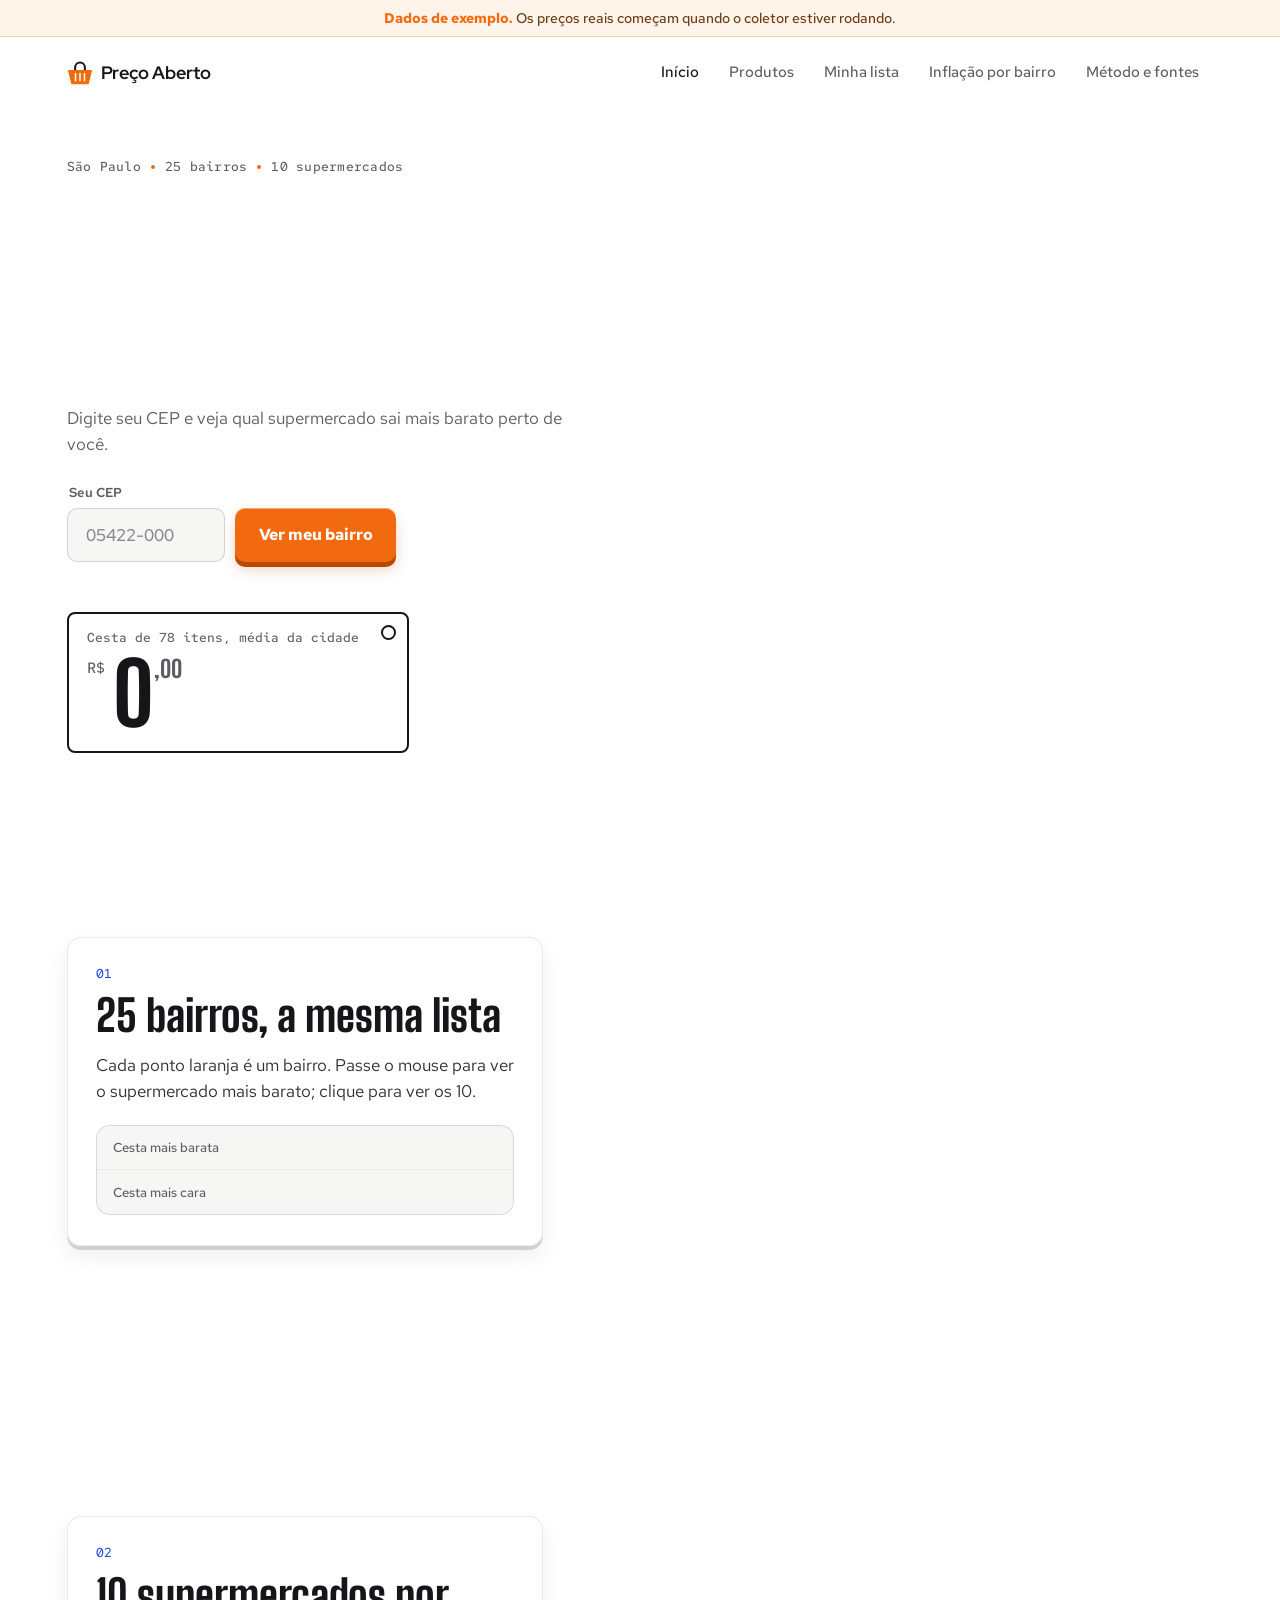
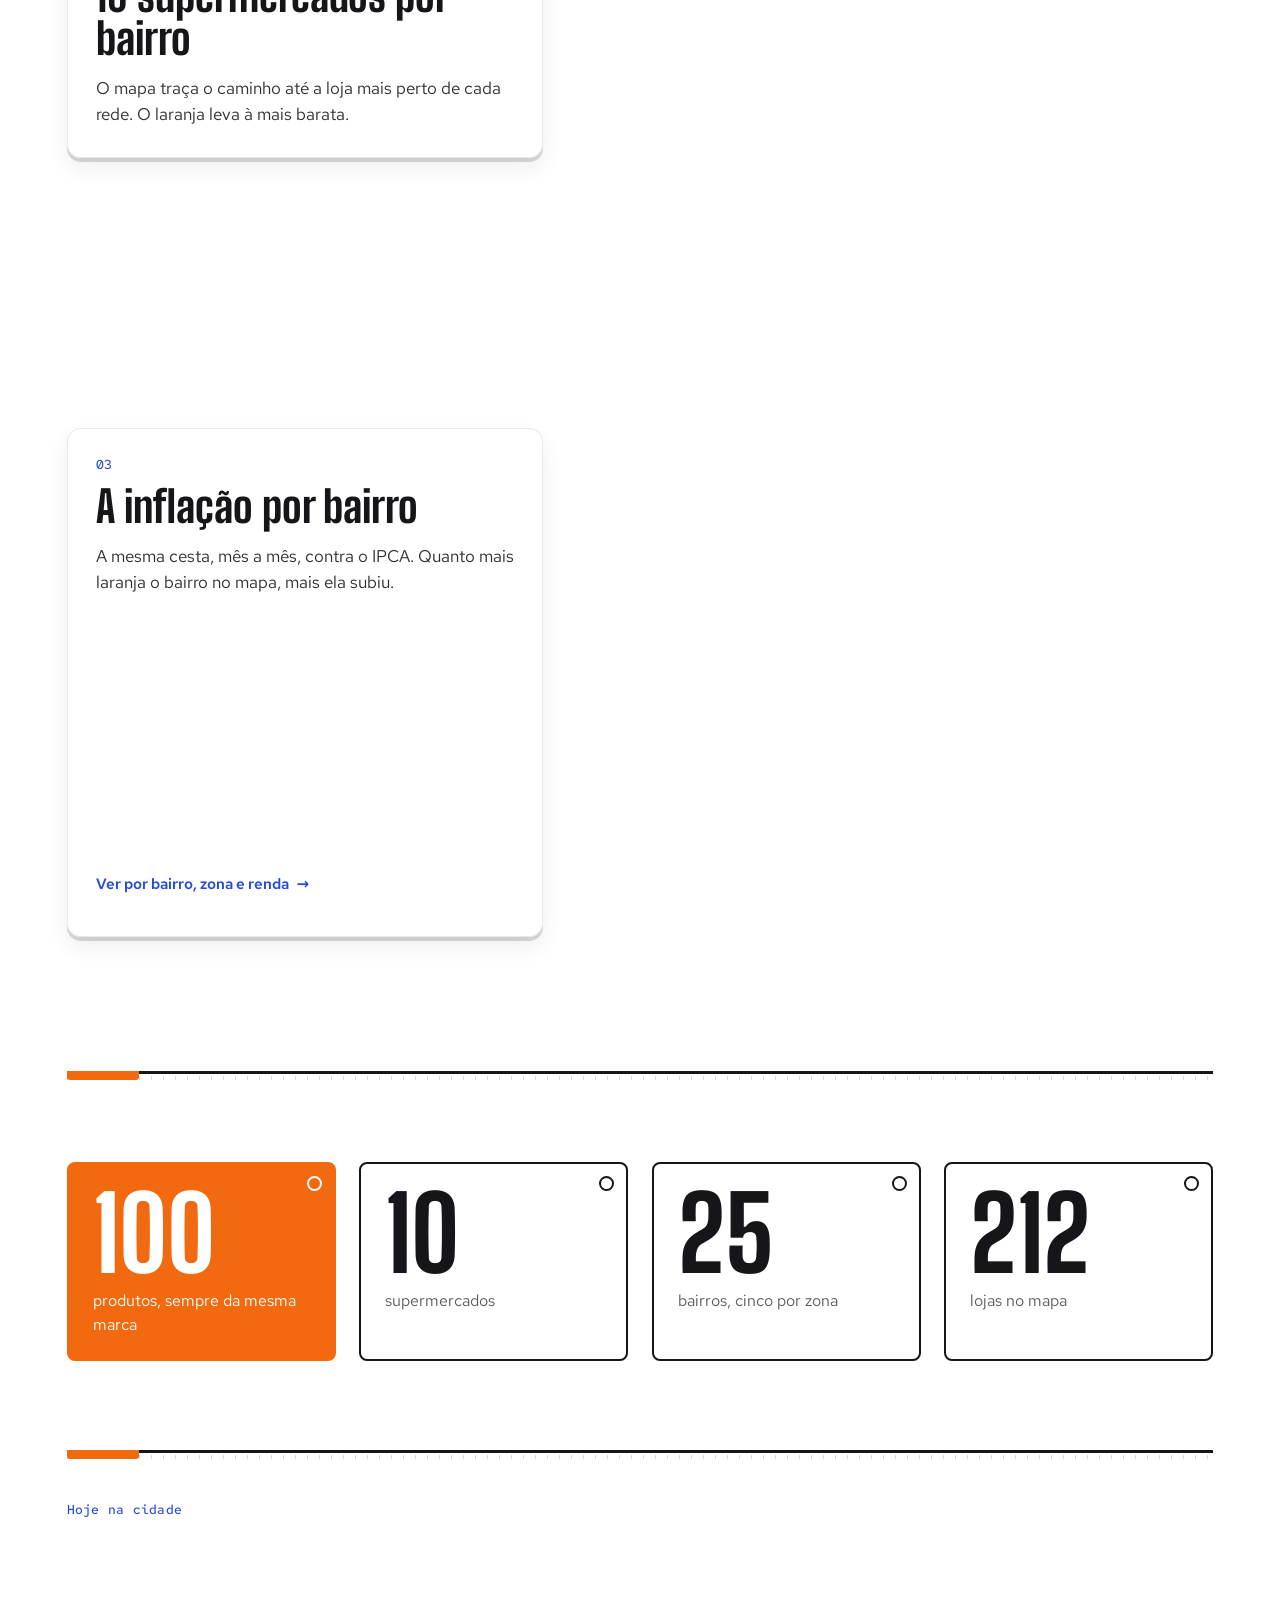
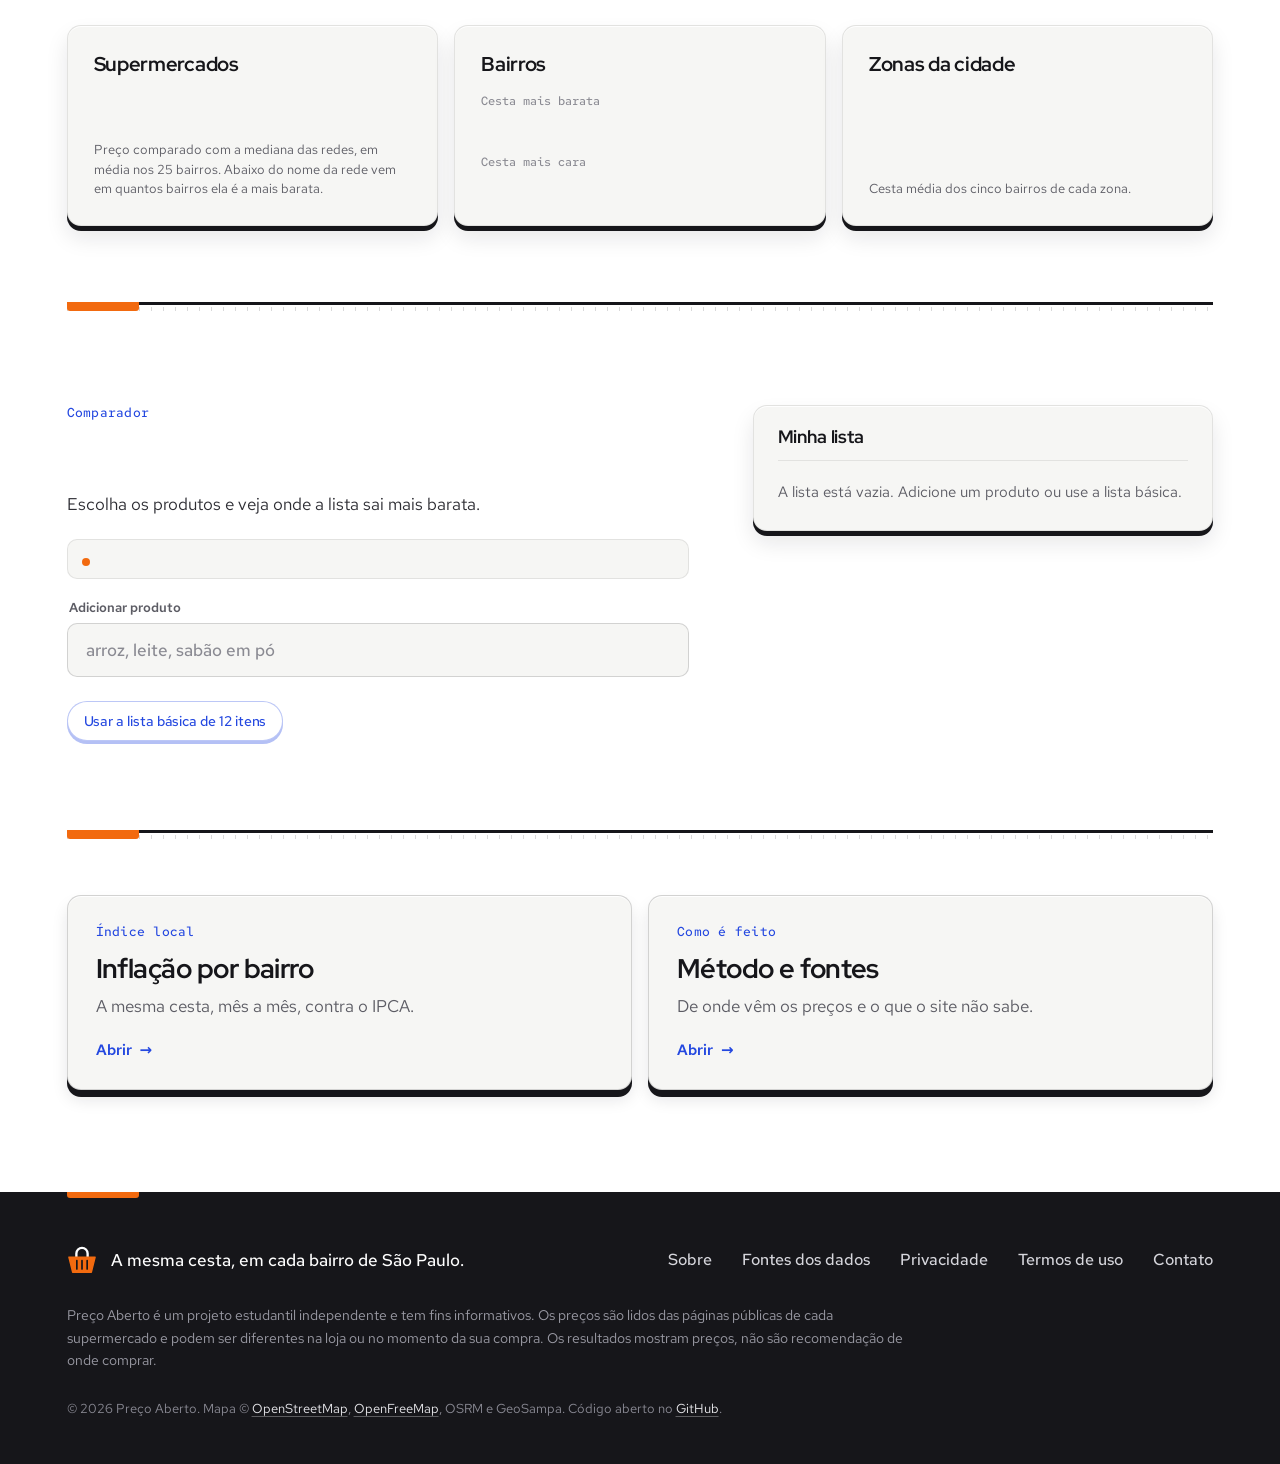
==== index.html @ a6ebf47b "Avisos curtos: data dos preços no resultado e na Minha lista; inflação não é o índice oficial Co-Aut" ====
<!DOCTYPE html>
<html lang="pt-BR">
<head>
<meta charset="utf-8">
<meta name="viewport" content="width=device-width, initial-scale=1">
<meta name="theme-color" content="#FFFFFF">
<title>Preço Aberto: quanto custa a mesma compra em cada bairro de São Paulo</title>
<meta name="description" content="A mesma lista de 100 produtos em 10 supermercados e 25 bairros de São Paulo. Veja onde a sua compra sai mais barata.">
<link rel="canonical" href="https://theoscala45.github.io/preco-do-dia-a-dia/">
<meta property="og:type" content="website">
<meta property="og:site_name" content="Preço Aberto">
<meta property="og:locale" content="pt_BR">
<meta property="og:title" content="Preço Aberto: quanto custa a mesma compra em cada bairro de São Paulo">
<meta property="og:description" content="A mesma lista de 100 produtos em 10 supermercados e 25 bairros de São Paulo. Veja onde a sua compra sai mais barata.">
<meta property="og:url" content="https://theoscala45.github.io/preco-do-dia-a-dia/">
<meta property="og:image" content="https://theoscala45.github.io/preco-do-dia-a-dia/assets/og.png">
<meta property="og:image:width" content="1200">
<meta property="og:image:height" content="630">
<meta property="og:image:alt" content="Preço Aberto: quanto custa a mesma compra em cada bairro de São Paulo">
<meta name="twitter:card" content="summary_large_image">
<link rel="preload" href="assets/fonts/red-hat-display-latin-wght-normal.woff2" as="font" type="font/woff2" crossorigin>
<link rel="preload" href="assets/fonts/red-hat-text-latin-wght-normal.woff2" as="font" type="font/woff2" crossorigin>
<link rel="icon" href="assets/logo/icone.svg" type="image/svg+xml">
<link rel="apple-touch-icon" href="assets/logo/apple-touch-icon.png">
<link rel="stylesheet" href="assets/vendor/maplibre-gl.css">
<link rel="stylesheet" href="assets/css/estilo.css?v=20261124w6">
<link rel="stylesheet" href="assets/css/etiqueta.css?v=20261127h">
<link rel="stylesheet" href="assets/css/celular.css?v=20261126e" media="(max-width:860px)">
<script>if(!matchMedia('(prefers-reduced-motion: reduce)').matches){document.documentElement.classList.add('anima');setTimeout(function(){document.documentElement.classList.add('mostra')},5000)}</script>
</head>
<body class="pg-inicio">
<!-- espera: só aparece se a página demorar mais de 0,8 s para ficar pronta (ver assets/js/espera.js) -->
<div class="espera-tela" aria-hidden="true"><div><div class="espera-etq-fio"></div><div class="espera-etq"><small>Cesta do seu bairro</small><div class="espera-preco"><span class="espera-rs">R$</span><span class="espera-dig d1"><i>9</i><i>0</i><i>1</i><i>2</i><i>3</i><i>4</i><i>5</i><i>6</i><i>7</i><i>8</i></span><span class="espera-dig d2"><i>4</i><i>5</i><i>6</i><i>7</i><i>8</i><i>9</i><i>0</i><i>1</i><i>2</i><i>3</i></span><span class="espera-dig d3"><i>7</i><i>8</i><i>9</i><i>0</i><i>1</i><i>2</i><i>3</i><i>4</i><i>5</i><i>6</i></span><span class="espera-virgula">,</span><span class="espera-dig c d4"><i>2</i><i>3</i><i>4</i><i>5</i><i>6</i><i>7</i><i>8</i><i>9</i><i>0</i><i>1</i></span><span class="espera-dig c d5"><i>8</i><i>9</i><i>0</i><i>1</i><i>2</i><i>3</i><i>4</i><i>5</i><i>6</i><i>7</i></span></div></div></div><p class="espera-texto">Conferindo os preços<span class="espera-pts"><i></i><i></i><i></i></span></p></div>

<p class="aviso" id="aviso" role="note" hidden><b>Dados de exemplo.</b> Os preços reais começam quando o coletor estiver rodando.</p>

<header class="topo">
  <a class="marca" href="index.html">Preço Aberto</a>
  <button type="button" class="menu-botao" id="menuBotao" aria-expanded="false" aria-controls="menu">Menu</button>
  <nav id="menu" aria-label="Páginas">
    <a href="index.html">Início</a>
    <a href="produtos.html">Produtos</a>
    <a href="lista.html">Minha lista</a>
    <a href="inflacao.html">Inflação por bairro</a>
    <a href="metodo.html">Método e fontes</a>
  </nav>
</header>

<main>
  <div class="cena" id="inicio">
    <div class="palco" id="palco" aria-hidden="true">
      <div id="mapa"></div>
      <!-- celular: foto fixa do mapa na abertura (a imagem vem do celular.css). No computador fica escondida. -->
      <div class="mapa-fotos" aria-hidden="true"></div>
      <div class="dica" id="dica"></div>
      <ol class="trilha" id="trilha"><li>01</li><li>02</li><li>03</li><i></i></ol>
    </div>

    <div class="trilho">
      <section class="abre">
        <p class="sobre" data-surge>São Paulo <i></i> 25 bairros <i></i> 10 supermercados</p>
        <h1 class="titulo" data-titulo data-junto>Quanto custa a mesma compra em cada bairro de São Paulo?</h1>
        <p class="lide" id="lide" data-subtitulo>Digite seu CEP e veja qual supermercado sai mais barato perto de você.</p>

        <form class="cep-form" id="cepForm" novalidate data-surge>
          <label for="cep">Seu CEP</label>
          <div class="cep-linha">
            <input id="cep" name="cep" inputmode="numeric" autocomplete="postal-code" placeholder="05422-000" maxlength="9" aria-describedby="cepMsg">
            <button type="submit">Ver meu bairro</button>
          </div>
          <p class="cep-msg" id="cepMsg" aria-live="polite"></p>
        </form>

        <div class="media" id="media" style="visibility:hidden">
          <span id="mediaRotulo">Cesta de 78 itens, média da cidade</span>
          <span class="preco"><small>R$</small><b id="etqInt">0</b><sup id="etqCent">,00</sup></span>
        </div>

        <div class="resultado" id="resultado" hidden>
          <header>
            <div>
              <h2 id="resBairro"></h2>
              <p id="resSub"></p>
            </div>
            <button type="button" class="quieto" id="voltar">Ver a cidade toda</button>
          </header>
          <ol class="redes" id="redesLista"></ol>
          <div class="acoes-resultado">
            <button type="button" class="quieto" id="resCompartilhar">Compartilhar</button>
            <button type="button" class="quieto" id="resFoto">Salvar como foto</button>
          </div>
          <p class="nota" id="resNota"></p>
          <p class="aviso-preco" id="resAviso"></p>
        </div>
      </section>

      <section class="cap" id="como" data-cap="1">
        <div class="cap-caixa">
          <p class="passo">01</p>
          <h2>25 bairros, a mesma lista</h2>
          <p><span class="so-largo">Cada ponto laranja é um bairro. <span class="so-mouse">Passe o mouse para ver o supermercado mais barato; clique para ver os 10.</span><span class="so-toque">Digite seu CEP no início da página para ver os 10 supermercados do seu bairro.</span></span><span class="so-estreito">A mesma cesta, somada em cada um dos 25 bairros. Digite seu CEP no início da página para ver os 10 supermercados do seu bairro.</span></p>
          <dl class="extremos">
            <div><dt>Cesta mais barata</dt><dd><span id="minNome"></span> <b id="minVal"></b></dd></div>
            <div><dt>Cesta mais cara</dt><dd><span id="maxNome"></span> <b id="maxVal"></b></dd></div>
          </dl>
        </div>
      </section>

      <section class="cap" data-cap="2">
        <div class="cap-caixa">
          <p class="passo">02</p>
          <h2>10 supermercados por bairro</h2>
          <p><span class="so-largo">O mapa traça o caminho até a loja mais perto de cada rede. O laranja leva à mais barata.</span><span class="so-estreito">Com o seu CEP, o mapa traça o caminho até a loja mais perto de cada rede. O laranja leva à mais barata.</span></p>
        </div>
      </section>

      <section class="cap" id="inflacao" data-cap="3">
        <div class="cap-caixa">
          <p class="passo">03</p>
          <h2>A inflação por bairro</h2>
          <p>A mesma cesta, mês a mês, contra o IPCA.<span class="so-largo"> Quanto mais laranja o bairro no mapa, mais ela subiu.</span></p>
          <figure class="grafico">
            <svg id="grafico" viewBox="0 0 520 300" role="img" aria-label="Cesta do bairro comparada com o IPCA, mês a mês"></svg>
          </figure>
          <a class="seta" href="inflacao.html">Ver por bairro, zona e renda</a>
        </div>
      </section>
    </div>
  </div>

  <section class="faixa-numeros" data-risco>
    <div><b data-conta="100">100</b><span>produtos, sempre da mesma marca</span></div>
    <div><b data-conta="10">10</b><span>supermercados</span></div>
    <div><b data-conta="25">25</b><span>bairros, cinco por zona</span></div>
    <div><b data-conta="212" id="numLojas">212</b><span>lojas no mapa</span></div>
  </section>

  <section class="hoje" id="hoje" data-risco>
    <p class="passo" data-surge>Hoje na cidade</p>
    <h2 data-titulo>Quanto cada lugar cobra</h2>
    <p class="hoje-sub" id="hojeSub" data-surge></p>
    <div class="placar" id="placar" data-surge aria-label="Preço da cesta em cada bairro" role="group"></div>
    <div class="hoje-grade">
      <article class="hoje-bloco" data-surge>
        <h3>Supermercados</h3>
        <ol class="hoje-lista" id="hojeRedes"></ol>
        <p class="nota">Preço comparado com a mediana das redes, em média nos 25 bairros. Abaixo do nome da rede vem em quantos bairros ela é a mais barata.</p>
      </article>
      <article class="hoje-bloco" data-surge>
        <h3>Bairros</h3>
        <h4>Cesta mais barata</h4>
        <ol class="hoje-lista simples" id="hojeBarato"></ol>
        <h4>Cesta mais cara</h4>
        <ol class="hoje-lista simples" id="hojeCaro"></ol>
      </article>
      <article class="hoje-bloco" data-surge>
        <h3>Zonas da cidade</h3>
        <ol class="hoje-lista" id="hojeZonas"></ol>
        <p class="nota">Cesta média dos cinco bairros de cada zona.</p>
      </article>
    </div>
  </section>

  <section class="cesta" id="cesta" data-risco>
    <div class="cesta-texto">
      <p class="passo" data-surge>Comparador</p>
      <h2 data-titulo>Monte minha lista</h2>
      <p data-surge>Escolha os produtos e veja onde a lista sai mais barata.</p>

      <div data-surge>
        <p class="cesta-ponto" id="cestaPonto"></p>
        <label for="busca">Adicionar produto</label>
        <input id="busca" type="search" placeholder="arroz, leite, sabão em pó" autocomplete="off" aria-controls="sugestoes">
        <ul class="sugestoes" id="sugestoes"></ul>
        <button type="button" class="quieto" id="basica">Usar a lista básica de 12 itens</button>
      </div>

      <div class="rank-redes" id="rankRedes" hidden>
        <h3>Minha lista em cada supermercado</h3>
        <ol id="rankLista"></ol>
        <p class="nota" id="rankNota"></p>
      </div>
    </div>

    <div class="cupom-mesa" data-surge data-desliza="28">
      <article class="cupom" id="cupom" aria-live="polite">
        <header>
          <strong>Minha lista</strong>
          <span id="cupomData"></span>
        </header>
        <ul class="cupom-itens" id="cupomItens"></ul>
        <p class="cupom-vazio" id="cupomVazio">A lista está vazia. Adicione um produto ou use a lista básica.</p>
        <div class="cupom-total" id="cupomTotal" hidden>
          <div class="tot-linha"><span>Mercado mais barato</span><b id="totLoja"></b></div>
          <div class="tot-grande preco"><small>R$</small><b id="totInt">0</b><sup id="totCent">,00</sup></div>
          <p class="tot-falta" id="totFalta"></p>
          <p class="tot-duas" id="totDuas" hidden></p>
          <a class="botao" href="lista.html">Ver o resultado completo</a>
        </div>
      </article>
    </div>
  </section>

  <section class="portas" data-risco>
    <a class="porta" href="inflacao.html" data-surge>
      <span class="passo">Índice local</span>
      <strong>Inflação por bairro</strong>
      <span>A mesma cesta, mês a mês, contra o IPCA.</span>
      <span class="seta">Abrir</span>
    </a>
    <a class="porta" href="metodo.html" data-surge>
      <span class="passo">Como é feito</span>
      <strong>Método e fontes</strong>
      <span>De onde vêm os preços e o que o site não sabe.</span>
      <span class="seta">Abrir</span>
    </a>
  </section>
</main>

<footer class="rodape">
  <div class="rodape-topo">
    <a class="rodape-marca" href="index.html"><i aria-hidden="true"></i>A mesma cesta, em cada bairro de São Paulo.</a>
    <nav class="rodape-nav" aria-label="Sobre o projeto">
      <a href="sobre.html">Sobre</a>
      <a href="metodo.html">Fontes dos dados</a>
      <a href="privacidade.html">Privacidade</a>
      <a href="termos.html">Termos de uso</a>
      <a href="contato.html">Contato</a>
    </nav>
  </div>
  <p class="rodape-aviso">Preço Aberto é um projeto estudantil independente e tem fins informativos. Os preços são lidos das páginas públicas de cada supermercado e podem ser diferentes na loja ou no momento da sua compra. Os resultados mostram preços, não são recomendação de onde comprar.</p>
  <p class="rodape-fim">© 2026 Preço Aberto. Mapa © <a href="https://www.openstreetmap.org/copyright">OpenStreetMap</a>, <a href="https://openfreemap.org">OpenFreeMap</a>, OSRM e GeoSampa. Código aberto no <a href="https://github.com/theoscala45/preco-do-dia-a-dia">GitHub</a>.</p>
</footer>

<script src="assets/vendor/gsap.min.js" defer></script>
<script src="assets/vendor/ScrollTrigger.min.js" defer></script>
<script src="assets/vendor/SplitText.min.js" defer></script>
<script src="assets/vendor/lenis.min.js" defer></script>
<script src="assets/vendor/maplibre-gl.js" defer></script>
<script type="module" src="assets/js/main.js?v=20261127h"></script>
</body>
</html>
---- assets/vendor/maplibre-gl.css ----
.maplibregl-map{font:12px/20px Helvetica Neue,Arial,Helvetica,sans-serif;overflow:hidden;position:relative;-webkit-tap-highlight-color:rgb(0 0 0/0)}.maplibregl-canvas{left:0;position:absolute;top:0}.maplibregl-map:fullscreen{height:100%;width:100%}.maplibregl-ctrl-group button.maplibregl-ctrl-compass{touch-action:none}.maplibregl-canvas-container.maplibregl-interactive,.maplibregl-ctrl-group button.maplibregl-ctrl-compass{cursor:grab;-webkit-user-select:none;-moz-user-select:none;user-select:none}.maplibregl-canvas-container.maplibregl-interactive.maplibregl-track-pointer{cursor:pointer}.maplibregl-canvas-container.maplibregl-interactive:active,.maplibregl-ctrl-group button.maplibregl-ctrl-compass:active{cursor:grabbing}.maplibregl-canvas-container.maplibregl-touch-zoom-rotate,.maplibregl-canvas-container.maplibregl-touch-zoom-rotate .maplibregl-canvas{touch-action:pan-x pan-y}.maplibregl-canvas-container.maplibregl-touch-drag-pan,.maplibregl-canvas-container.maplibregl-touch-drag-pan .maplibregl-canvas{touch-action:pinch-zoom}.maplibregl-canvas-container.maplibregl-touch-zoom-rotate.maplibregl-touch-drag-pan,.maplibregl-canvas-container.maplibregl-touch-zoom-rotate.maplibregl-touch-drag-pan .maplibregl-canvas{touch-action:none}.maplibregl-canvas-container.maplibregl-touch-drag-pan.maplibregl-cooperative-gestures,.maplibregl-canvas-container.maplibregl-touch-drag-pan.maplibregl-cooperative-gestures .maplibregl-canvas{touch-action:pan-x pan-y}.maplibregl-ctrl-bottom-left,.maplibregl-ctrl-bottom-right,.maplibregl-ctrl-top-left,.maplibregl-ctrl-top-right{pointer-events:none;position:absolute;z-index:2}.maplibregl-ctrl-top-left{left:0;top:0}.maplibregl-ctrl-top-right{right:0;top:0}.maplibregl-ctrl-bottom-left{bottom:0;left:0}.maplibregl-ctrl-bottom-right{bottom:0;right:0}.maplibregl-ctrl{clear:both;pointer-events:auto;transform:translate(0)}.maplibregl-ctrl-top-left .maplibregl-ctrl{float:left;margin:10px 0 0 10px}.maplibregl-ctrl-top-right .maplibregl-ctrl{float:right;margin:10px 10px 0 0}.maplibregl-ctrl-bottom-left .maplibregl-ctrl{float:left;margin:0 0 10px 10px}.maplibregl-ctrl-bottom-right .maplibregl-ctrl{float:right;margin:0 10px 10px 0}.maplibregl-ctrl-group{background:#fff;border-radius:4px}.maplibregl-ctrl-group:not(:empty){box-shadow:0 0 0 2px rgba(0,0,0,.1)}@media (forced-colors:active){.maplibregl-ctrl-group:not(:empty){box-shadow:0 0 0 2px ButtonText}}.maplibregl-ctrl-group button{background-color:transparent;border:0;box-sizing:border-box;cursor:pointer;display:block;height:29px;outline:none;padding:0;width:29px}.maplibregl-ctrl-group button+button{border-top:1px solid #ddd}.maplibregl-ctrl button .maplibregl-ctrl-icon{background-position:50%;background-repeat:no-repeat;display:block;height:100%;width:100%}@media (forced-colors:active){.maplibregl-ctrl-icon{background-color:transparent}.maplibregl-ctrl-group button+button{border-top:1px solid ButtonText}}.maplibregl-ctrl button::-moz-focus-inner{border:0;padding:0}.maplibregl-ctrl-attrib-button:focus,.maplibregl-ctrl-group button:focus{box-shadow:0 0 2px 2px #0096ff}.maplibregl-ctrl button:disabled{cursor:not-allowed}.maplibregl-ctrl button:disabled .maplibregl-ctrl-icon{opacity:.25}@media (hover:hover){.maplibregl-ctrl button:not(:disabled):hover{background-color:rgba(0,0,0,.05)}}.maplibregl-ctrl button:not(:disabled):active{background-color:rgba(0,0,0,.05)}.maplibregl-ctrl-group button:focus:focus-visible{box-shadow:0 0 2px 2px #0096ff}.maplibregl-ctrl-group button:focus:not(:focus-visible){box-shadow:none}.maplibregl-ctrl-group button:focus:first-child{border-radius:4px 4px 0 0}.maplibregl-ctrl-group button:focus:last-child{border-radius:0 0 4px 4px}.maplibregl-ctrl-group button:focus:only-child{border-radius:inherit}.maplibregl-ctrl button.maplibregl-ctrl-zoom-out .maplibregl-ctrl-icon{background-image:url("data:image/svg+xml;charset=utf-8,%3Csvg xmlns='http://www.w3.org/2000/svg' width='29' height='29' fill='%23333' viewBox='0 0 29 29'%3E%3Cpath d='M10 13c-.75 0-1.5.75-1.5 1.5S9.25 16 10 16h9c.75 0 1.5-.75 1.5-1.5S19.75 13 19 13z'/%3E%3C/svg%3E")}.maplibregl-ctrl button.maplibregl-ctrl-zoom-in .maplibregl-ctrl-icon{background-image:url("data:image/svg+xml;charset=utf-8,%3Csvg xmlns='http://www.w3.org/2000/svg' width='29' height='29' fill='%23333' viewBox='0 0 29 29'%3E%3Cpath d='M14.5 8.5c-.75 0-1.5.75-1.5 1.5v3h-3c-.75 0-1.5.75-1.5 1.5S9.25 16 10 16h3v3c0 .75.75 1.5 1.5 1.5S16 19.75 16 19v-3h3c.75 0 1.5-.75 1.5-1.5S19.75 13 19 13h-3v-3c0-.75-.75-1.5-1.5-1.5'/%3E%3C/svg%3E")}@media (forced-colors:active){.maplibregl-ctrl button.maplibregl-ctrl-zoom-out .maplibregl-ctrl-icon{background-image:url("data:image/svg+xml;charset=utf-8,%3Csvg xmlns='http://www.w3.org/2000/svg' width='29' height='29' fill='%23fff' viewBox='0 0 29 29'%3E%3Cpath d='M10 13c-.75 0-1.5.75-1.5 1.5S9.25 16 10 16h9c.75 0 1.5-.75 1.5-1.5S19.75 13 19 13z'/%3E%3C/svg%3E")}.maplibregl-ctrl button.maplibregl-ctrl-zoom-in .maplibregl-ctrl-icon{background-image:url("data:image/svg+xml;charset=utf-8,%3Csvg xmlns='http://www.w3.org/2000/svg' width='29' height='29' fill='%23fff' viewBox='0 0 29 29'%3E%3Cpath d='M14.5 8.5c-.75 0-1.5.75-1.5 1.5v3h-3c-.75 0-1.5.75-1.5 1.5S9.25 16 10 16h3v3c0 .75.75 1.5 1.5 1.5S16 19.75 16 19v-3h3c.75 0 1.5-.75 1.5-1.5S19.75 13 19 13h-3v-3c0-.75-.75-1.5-1.5-1.5'/%3E%3C/svg%3E")}}@media (forced-colors:active) and (prefers-color-scheme:light){.maplibregl-ctrl button.maplibregl-ctrl-zoom-out .maplibregl-ctrl-icon{background-image:url("data:image/svg+xml;charset=utf-8,%3Csvg xmlns='http://www.w3.org/2000/svg' width='29' height='29' viewBox='0 0 29 29'%3E%3Cpath d='M10 13c-.75 0-1.5.75-1.5 1.5S9.25 16 10 16h9c.75 0 1.5-.75 1.5-1.5S19.75 13 19 13z'/%3E%3C/svg%3E")}.maplibregl-ctrl button.maplibregl-ctrl-zoom-in .maplibregl-ctrl-icon{background-image:url("data:image/svg+xml;charset=utf-8,%3Csvg xmlns='http://www.w3.org/2000/svg' width='29' height='29' viewBox='0 0 29 29'%3E%3Cpath d='M14.5 8.5c-.75 0-1.5.75-1.5 1.5v3h-3c-.75 0-1.5.75-1.5 1.5S9.25 16 10 16h3v3c0 .75.75 1.5 1.5 1.5S16 19.75 16 19v-3h3c.75 0 1.5-.75 1.5-1.5S19.75 13 19 13h-3v-3c0-.75-.75-1.5-1.5-1.5'/%3E%3C/svg%3E")}}.maplibregl-ctrl button.maplibregl-ctrl-fullscreen .maplibregl-ctrl-icon{background-image:url("data:image/svg+xml;charset=utf-8,%3Csvg xmlns='http://www.w3.org/2000/svg' width='29' height='29' fill='%23333' viewBox='0 0 29 29'%3E%3Cpath d='M24 16v5.5c0 1.75-.75 2.5-2.5 2.5H16v-1l3-1.5-4-5.5 1-1 5.5 4 1.5-3zM6 16l1.5 3 5.5-4 1 1-4 5.5 3 1.5v1H7.5C5.75 24 5 23.25 5 21.5V16zm7-11v1l-3 1.5 4 5.5-1 1-5.5-4L6 13H5V7.5C5 5.75 5.75 5 7.5 5zm11 2.5c0-1.75-.75-2.5-2.5-2.5H16v1l3 1.5-4 5.5 1 1 5.5-4 1.5 3h1z'/%3E%3C/svg%3E")}.maplibregl-ctrl button.maplibregl-ctrl-shrink .maplibregl-ctrl-icon{background-image:url("data:image/svg+xml;charset=utf-8,%3Csvg xmlns='http://www.w3.org/2000/svg' width='29' height='29' viewBox='0 0 29 29'%3E%3Cpath d='M18.5 16c-1.75 0-2.5.75-2.5 2.5V24h1l1.5-3 5.5 4 1-1-4-5.5 3-1.5v-1zM13 18.5c0-1.75-.75-2.5-2.5-2.5H5v1l3 1.5L4 24l1 1 5.5-4 1.5 3h1zm3-8c0 1.75.75 2.5 2.5 2.5H24v-1l-3-1.5L25 5l-1-1-5.5 4L17 5h-1zM10.5 13c1.75 0 2.5-.75 2.5-2.5V5h-1l-1.5 3L5 4 4 5l4 5.5L5 12v1z'/%3E%3C/svg%3E")}@media (forced-colors:active){.maplibregl-ctrl button.maplibregl-ctrl-fullscreen .maplibregl-ctrl-icon{background-image:url("data:image/svg+xml;charset=utf-8,%3Csvg xmlns='http://www.w3.org/2000/svg' width='29' height='29' fill='%23fff' viewBox='0 0 29 29'%3E%3Cpath d='M24 16v5.5c0 1.75-.75 2.5-2.5 2.5H16v-1l3-1.5-4-5.5 1-1 5.5 4 1.5-3zM6 16l1.5 3 5.5-4 1 1-4 5.5 3 1.5v1H7.5C5.75 24 5 23.25 5 21.5V16zm7-11v1l-3 1.5 4 5.5-1 1-5.5-4L6 13H5V7.5C5 5.75 5.75 5 7.5 5zm11 2.5c0-1.75-.75-2.5-2.5-2.5H16v1l3 1.5-4 5.5 1 1 5.5-4 1.5 3h1z'/%3E%3C/svg%3E")}.maplibregl-ctrl button.maplibregl-ctrl-shrink .maplibregl-ctrl-icon{background-image:url("data:image/svg+xml;charset=utf-8,%3Csvg xmlns='http://www.w3.org/2000/svg' width='29' height='29' fill='%23fff' viewBox='0 0 29 29'%3E%3Cpath d='M18.5 16c-1.75 0-2.5.75-2.5 2.5V24h1l1.5-3 5.5 4 1-1-4-5.5 3-1.5v-1zM13 18.5c0-1.75-.75-2.5-2.5-2.5H5v1l3 1.5L4 24l1 1 5.5-4 1.5 3h1zm3-8c0 1.75.75 2.5 2.5 2.5H24v-1l-3-1.5L25 5l-1-1-5.5 4L17 5h-1zM10.5 13c1.75 0 2.5-.75 2.5-2.5V5h-1l-1.5 3L5 4 4 5l4 5.5L5 12v1z'/%3E%3C/svg%3E")}}@media (forced-colors:active) and (prefers-color-scheme:light){.maplibregl-ctrl button.maplibregl-ctrl-fullscreen .maplibregl-ctrl-icon{background-image:url("data:image/svg+xml;charset=utf-8,%3Csvg xmlns='http://www.w3.org/2000/svg' width='29' height='29' viewBox='0 0 29 29'%3E%3Cpath d='M24 16v5.5c0 1.75-.75 2.5-2.5 2.5H16v-1l3-1.5-4-5.5 1-1 5.5 4 1.5-3zM6 16l1.5 3 5.5-4 1 1-4 5.5 3 1.5v1H7.5C5.75 24 5 23.25 5 21.5V16zm7-11v1l-3 1.5 4 5.5-1 1-5.5-4L6 13H5V7.5C5 5.75 5.75 5 7.5 5zm11 2.5c0-1.75-.75-2.5-2.5-2.5H16v1l3 1.5-4 5.5 1 1 5.5-4 1.5 3h1z'/%3E%3C/svg%3E")}.maplibregl-ctrl button.maplibregl-ctrl-shrink .maplibregl-ctrl-icon{background-image:url("data:image/svg+xml;charset=utf-8,%3Csvg xmlns='http://www.w3.org/2000/svg' width='29' height='29' viewBox='0 0 29 29'%3E%3Cpath d='M18.5 16c-1.75 0-2.5.75-2.5 2.5V24h1l1.5-3 5.5 4 1-1-4-5.5 3-1.5v-1zM13 18.5c0-1.75-.75-2.5-2.5-2.5H5v1l3 1.5L4 24l1 1 5.5-4 1.5 3h1zm3-8c0 1.75.75 2.5 2.5 2.5H24v-1l-3-1.5L25 5l-1-1-5.5 4L17 5h-1zM10.5 13c1.75 0 2.5-.75 2.5-2.5V5h-1l-1.5 3L5 4 4 5l4 5.5L5 12v1z'/%3E%3C/svg%3E")}}.maplibregl-ctrl button.maplibregl-ctrl-compass .maplibregl-ctrl-icon{background-image:url("data:image/svg+xml;charset=utf-8,%3Csvg xmlns='http://www.w3.org/2000/svg' width='29' height='29' fill='%23333' viewBox='0 0 29 29'%3E%3Cpath d='m10.5 14 4-8 4 8z'/%3E%3Cpath fill='%23ccc' d='m10.5 16 4 8 4-8z'/%3E%3C/svg%3E")}@media (forced-colors:active){.maplibregl-ctrl button.maplibregl-ctrl-compass .maplibregl-ctrl-icon{background-image:url("data:image/svg+xml;charset=utf-8,%3Csvg xmlns='http://www.w3.org/2000/svg' width='29' height='29' fill='%23fff' viewBox='0 0 29 29'%3E%3Cpath d='m10.5 14 4-8 4 8z'/%3E%3Cpath fill='%23ccc' d='m10.5 16 4 8 4-8z'/%3E%3C/svg%3E")}}@media (forced-colors:active) and (prefers-color-scheme:light){.maplibregl-ctrl button.maplibregl-ctrl-compass .maplibregl-ctrl-icon{background-image:url("data:image/svg+xml;charset=utf-8,%3Csvg xmlns='http://www.w3.org/2000/svg' width='29' height='29' viewBox='0 0 29 29'%3E%3Cpath d='m10.5 14 4-8 4 8z'/%3E%3Cpath fill='%23ccc' d='m10.5 16 4 8 4-8z'/%3E%3C/svg%3E")}}.maplibregl-ctrl button.maplibregl-ctrl-globe .maplibregl-ctrl-icon{background-image:url("data:image/svg+xml;charset=utf-8,%3Csvg xmlns='http://www.w3.org/2000/svg' width='22' height='22' fill='none' stroke='%23333' viewBox='0 0 22 22'%3E%3Ccircle cx='11' cy='11' r='8.5'/%3E%3Cpath d='M17.5 11c0 4.819-3.02 8.5-6.5 8.5S4.5 15.819 4.5 11 7.52 2.5 11 2.5s6.5 3.681 6.5 8.5Z'/%3E%3Cpath d='M13.5 11c0 2.447-.331 4.64-.853 6.206-.262.785-.562 1.384-.872 1.777-.314.399-.58.517-.775.517s-.461-.118-.775-.517c-.31-.393-.61-.992-.872-1.777C8.831 15.64 8.5 13.446 8.5 11s.331-4.64.853-6.206c.262-.785.562-1.384.872-1.777.314-.399.58-.517.775-.517s.461.118.775.517c.31.393.61.992.872 1.777.522 1.565.853 3.76.853 6.206Z'/%3E%3Cpath d='M11 7.5c-1.909 0-3.622-.166-4.845-.428-.616-.132-1.08-.283-1.379-.434a1.3 1.3 0 0 1-.224-.138q.07-.058.224-.138c.299-.151.763-.302 1.379-.434C7.378 5.666 9.091 5.5 11 5.5s3.622.166 4.845.428c.616.132 1.08.283 1.379.434.105.053.177.1.224.138q-.07.058-.224.138c-.299.151-.763.302-1.379.434-1.223.262-2.936.428-4.845.428ZM4.486 6.436ZM11 16.5c-1.909 0-3.622-.166-4.845-.428-.616-.132-1.08-.283-1.379-.434a1.3 1.3 0 0 1-.224-.138 1.3 1.3 0 0 1 .224-.138c.299-.151.763-.302 1.379-.434C7.378 14.666 9.091 14.5 11 14.5s3.622.166 4.845.428c.616.132 1.08.283 1.379.434.105.053.177.1.224.138a1.3 1.3 0 0 1-.224.138c-.299.151-.763.302-1.379.434-1.223.262-2.936.428-4.845.428Zm-6.514-1.064ZM11 12.5c-2.46 0-4.672-.222-6.255-.574-.796-.177-1.406-.38-1.805-.59a1.5 1.5 0 0 1-.39-.272.3.3 0 0 1-.047-.064.3.3 0 0 1 .048-.064c.066-.073.189-.167.389-.272.399-.21 1.009-.413 1.805-.59C6.328 9.722 8.54 9.5 11 9.5s4.672.222 6.256.574c.795.177 1.405.38 1.804.59.2.105.323.2.39.272a.3.3 0 0 1 .047.064.3.3 0 0 1-.048.064 1.4 1.4 0 0 1-.389.272c-.399.21-1.009.413-1.804.59-1.584.352-3.796.574-6.256.574Zm-8.501-1.51v.002zm0 .018v.002zm17.002.002v-.002zm0-.018v-.002z'/%3E%3C/svg%3E")}.maplibregl-ctrl button.maplibregl-ctrl-globe-enabled .maplibregl-ctrl-icon{background-image:url("data:image/svg+xml;charset=utf-8,%3Csvg xmlns='http://www.w3.org/2000/svg' width='22' height='22' fill='none' stroke='%2333b5e5' viewBox='0 0 22 22'%3E%3Ccircle cx='11' cy='11' r='8.5'/%3E%3Cpath d='M17.5 11c0 4.819-3.02 8.5-6.5 8.5S4.5 15.819 4.5 11 7.52 2.5 11 2.5s6.5 3.681 6.5 8.5Z'/%3E%3Cpath d='M13.5 11c0 2.447-.331 4.64-.853 6.206-.262.785-.562 1.384-.872 1.777-.314.399-.58.517-.775.517s-.461-.118-.775-.517c-.31-.393-.61-.992-.872-1.777C8.831 15.64 8.5 13.446 8.5 11s.331-4.64.853-6.206c.262-.785.562-1.384.872-1.777.314-.399.58-.517.775-.517s.461.118.775.517c.31.393.61.992.872 1.777.522 1.565.853 3.76.853 6.206Z'/%3E%3Cpath d='M11 7.5c-1.909 0-3.622-.166-4.845-.428-.616-.132-1.08-.283-1.379-.434a1.3 1.3 0 0 1-.224-.138q.07-.058.224-.138c.299-.151.763-.302 1.379-.434C7.378 5.666 9.091 5.5 11 5.5s3.622.166 4.845.428c.616.132 1.08.283 1.379.434.105.053.177.1.224.138q-.07.058-.224.138c-.299.151-.763.302-1.379.434-1.223.262-2.936.428-4.845.428ZM4.486 6.436ZM11 16.5c-1.909 0-3.622-.166-4.845-.428-.616-.132-1.08-.283-1.379-.434a1.3 1.3 0 0 1-.224-.138 1.3 1.3 0 0 1 .224-.138c.299-.151.763-.302 1.379-.434C7.378 14.666 9.091 14.5 11 14.5s3.622.166 4.845.428c.616.132 1.08.283 1.379.434.105.053.177.1.224.138a1.3 1.3 0 0 1-.224.138c-.299.151-.763.302-1.379.434-1.223.262-2.936.428-4.845.428Zm-6.514-1.064ZM11 12.5c-2.46 0-4.672-.222-6.255-.574-.796-.177-1.406-.38-1.805-.59a1.5 1.5 0 0 1-.39-.272.3.3 0 0 1-.047-.064.3.3 0 0 1 .048-.064c.066-.073.189-.167.389-.272.399-.21 1.009-.413 1.805-.59C6.328 9.722 8.54 9.5 11 9.5s4.672.222 6.256.574c.795.177 1.405.38 1.804.59.2.105.323.2.39.272a.3.3 0 0 1 .047.064.3.3 0 0 1-.048.064 1.4 1.4 0 0 1-.389.272c-.399.21-1.009.413-1.804.59-1.584.352-3.796.574-6.256.574Zm-8.501-1.51v.002zm0 .018v.002zm17.002.002v-.002zm0-.018v-.002z'/%3E%3C/svg%3E")}.maplibregl-ctrl button.maplibregl-ctrl-terrain .maplibregl-ctrl-icon{background-image:url("data:image/svg+xml;charset=utf-8,%3Csvg xmlns='http://www.w3.org/2000/svg' width='22' height='22' fill='%23333' viewBox='0 0 22 22'%3E%3Cpath d='m1.754 13.406 4.453-4.851 3.09 3.09 3.281 3.277.969-.969-3.309-3.312 3.844-4.121 6.148 6.886h1.082v-.855l-7.207-8.07-4.84 5.187L6.169 6.57l-5.48 5.965v.871ZM.688 16.844h20.625v1.375H.688Zm0 0'/%3E%3C/svg%3E")}.maplibregl-ctrl button.maplibregl-ctrl-terrain-enabled .maplibregl-ctrl-icon{background-image:url("data:image/svg+xml;charset=utf-8,%3Csvg xmlns='http://www.w3.org/2000/svg' width='22' height='22' fill='%2333b5e5' viewBox='0 0 22 22'%3E%3Cpath d='m1.754 13.406 4.453-4.851 3.09 3.09 3.281 3.277.969-.969-3.309-3.312 3.844-4.121 6.148 6.886h1.082v-.855l-7.207-8.07-4.84 5.187L6.169 6.57l-5.48 5.965v.871ZM.688 16.844h20.625v1.375H.688Zm0 0'/%3E%3C/svg%3E")}.maplibregl-ctrl button.maplibregl-ctrl-geolocate .maplibregl-ctrl-icon{background-image:url("data:image/svg+xml;charset=utf-8,%3Csvg xmlns='http://www.w3.org/2000/svg' width='29' height='29' fill='%23333' viewBox='0 0 20 20'%3E%3Cpath d='M10 4C9 4 9 5 9 5v.1A5 5 0 0 0 5.1 9H5s-1 0-1 1 1 1 1 1h.1A5 5 0 0 0 9 14.9v.1s0 1 1 1 1-1 1-1v-.1a5 5 0 0 0 3.9-3.9h.1s1 0 1-1-1-1-1-1h-.1A5 5 0 0 0 11 5.1V5s0-1-1-1m0 2.5a3.5 3.5 0 1 1 0 7 3.5 3.5 0 1 1 0-7'/%3E%3Ccircle cx='10' cy='10' r='2'/%3E%3C/svg%3E")}.maplibregl-ctrl button.maplibregl-ctrl-geolocate:disabled .maplibregl-ctrl-icon{background-image:url("data:image/svg+xml;charset=utf-8,%3Csvg xmlns='http://www.w3.org/2000/svg' width='29' height='29' fill='%23aaa' viewBox='0 0 20 20'%3E%3Cpath d='M10 4C9 4 9 5 9 5v.1A5 5 0 0 0 5.1 9H5s-1 0-1 1 1 1 1 1h.1A5 5 0 0 0 9 14.9v.1s0 1 1 1 1-1 1-1v-.1a5 5 0 0 0 3.9-3.9h.1s1 0 1-1-1-1-1-1h-.1A5 5 0 0 0 11 5.1V5s0-1-1-1m0 2.5a3.5 3.5 0 1 1 0 7 3.5 3.5 0 1 1 0-7'/%3E%3Ccircle cx='10' cy='10' r='2'/%3E%3Cpath fill='red' d='m14 5 1 1-9 9-1-1z'/%3E%3C/svg%3E")}.maplibregl-ctrl button.maplibregl-ctrl-geolocate.maplibregl-ctrl-geolocate-active .maplibregl-ctrl-icon{background-image:url("data:image/svg+xml;charset=utf-8,%3Csvg xmlns='http://www.w3.org/2000/svg' width='29' height='29' fill='%2333b5e5' viewBox='0 0 20 20'%3E%3Cpath d='M10 4C9 4 9 5 9 5v.1A5 5 0 0 0 5.1 9H5s-1 0-1 1 1 1 1 1h.1A5 5 0 0 0 9 14.9v.1s0 1 1 1 1-1 1-1v-.1a5 5 0 0 0 3.9-3.9h.1s1 0 1-1-1-1-1-1h-.1A5 5 0 0 0 11 5.1V5s0-1-1-1m0 2.5a3.5 3.5 0 1 1 0 7 3.5 3.5 0 1 1 0-7'/%3E%3Ccircle cx='10' cy='10' r='2'/%3E%3C/svg%3E")}.maplibregl-ctrl button.maplibregl-ctrl-geolocate.maplibregl-ctrl-geolocate-active-error .maplibregl-ctrl-icon{background-image:url("data:image/svg+xml;charset=utf-8,%3Csvg xmlns='http://www.w3.org/2000/svg' width='29' height='29' fill='%23e58978' viewBox='0 0 20 20'%3E%3Cpath d='M10 4C9 4 9 5 9 5v.1A5 5 0 0 0 5.1 9H5s-1 0-1 1 1 1 1 1h.1A5 5 0 0 0 9 14.9v.1s0 1 1 1 1-1 1-1v-.1a5 5 0 0 0 3.9-3.9h.1s1 0 1-1-1-1-1-1h-.1A5 5 0 0 0 11 5.1V5s0-1-1-1m0 2.5a3.5 3.5 0 1 1 0 7 3.5 3.5 0 1 1 0-7'/%3E%3Ccircle cx='10' cy='10' r='2'/%3E%3C/svg%3E")}.maplibregl-ctrl button.maplibregl-ctrl-geolocate.maplibregl-ctrl-geolocate-background .maplibregl-ctrl-icon{background-image:url("data:image/svg+xml;charset=utf-8,%3Csvg xmlns='http://www.w3.org/2000/svg' width='29' height='29' fill='%2333b5e5' viewBox='0 0 20 20'%3E%3Cpath d='M10 4C9 4 9 5 9 5v.1A5 5 0 0 0 5.1 9H5s-1 0-1 1 1 1 1 1h.1A5 5 0 0 0 9 14.9v.1s0 1 1 1 1-1 1-1v-.1a5 5 0 0 0 3.9-3.9h.1s1 0 1-1-1-1-1-1h-.1A5 5 0 0 0 11 5.1V5s0-1-1-1m0 2.5a3.5 3.5 0 1 1 0 7 3.5 3.5 0 1 1 0-7'/%3E%3C/svg%3E")}.maplibregl-ctrl button.maplibregl-ctrl-geolocate.maplibregl-ctrl-geolocate-background-error .maplibregl-ctrl-icon{background-image:url("data:image/svg+xml;charset=utf-8,%3Csvg xmlns='http://www.w3.org/2000/svg' width='29' height='29' fill='%23e54e33' viewBox='0 0 20 20'%3E%3Cpath d='M10 4C9 4 9 5 9 5v.1A5 5 0 0 0 5.1 9H5s-1 0-1 1 1 1 1 1h.1A5 5 0 0 0 9 14.9v.1s0 1 1 1 1-1 1-1v-.1a5 5 0 0 0 3.9-3.9h.1s1 0 1-1-1-1-1-1h-.1A5 5 0 0 0 11 5.1V5s0-1-1-1m0 2.5a3.5 3.5 0 1 1 0 7 3.5 3.5 0 1 1 0-7'/%3E%3C/svg%3E")}.maplibregl-ctrl button.maplibregl-ctrl-geolocate.maplibregl-ctrl-geolocate-waiting .maplibregl-ctrl-icon{animation:maplibregl-spin 2s linear infinite}@media (forced-colors:active){.maplibregl-ctrl button.maplibregl-ctrl-geolocate .maplibregl-ctrl-icon{background-image:url("data:image/svg+xml;charset=utf-8,%3Csvg xmlns='http://www.w3.org/2000/svg' width='29' height='29' fill='%23fff' viewBox='0 0 20 20'%3E%3Cpath d='M10 4C9 4 9 5 9 5v.1A5 5 0 0 0 5.1 9H5s-1 0-1 1 1 1 1 1h.1A5 5 0 0 0 9 14.9v.1s0 1 1 1 1-1 1-1v-.1a5 5 0 0 0 3.9-3.9h.1s1 0 1-1-1-1-1-1h-.1A5 5 0 0 0 11 5.1V5s0-1-1-1m0 2.5a3.5 3.5 0 1 1 0 7 3.5 3.5 0 1 1 0-7'/%3E%3Ccircle cx='10' cy='10' r='2'/%3E%3C/svg%3E")}.maplibregl-ctrl button.maplibregl-ctrl-geolocate:disabled .maplibregl-ctrl-icon{background-image:url("data:image/svg+xml;charset=utf-8,%3Csvg xmlns='http://www.w3.org/2000/svg' width='29' height='29' fill='%23999' viewBox='0 0 20 20'%3E%3Cpath d='M10 4C9 4 9 5 9 5v.1A5 5 0 0 0 5.1 9H5s-1 0-1 1 1 1 1 1h.1A5 5 0 0 0 9 14.9v.1s0 1 1 1 1-1 1-1v-.1a5 5 0 0 0 3.9-3.9h.1s1 0 1-1-1-1-1-1h-.1A5 5 0 0 0 11 5.1V5s0-1-1-1m0 2.5a3.5 3.5 0 1 1 0 7 3.5 3.5 0 1 1 0-7'/%3E%3Ccircle cx='10' cy='10' r='2'/%3E%3Cpath fill='red' d='m14 5 1 1-9 9-1-1z'/%3E%3C/svg%3E")}.maplibregl-ctrl button.maplibregl-ctrl-geolocate.maplibregl-ctrl-geolocate-active .maplibregl-ctrl-icon{background-image:url("data:image/svg+xml;charset=utf-8,%3Csvg xmlns='http://www.w3.org/2000/svg' width='29' height='29' fill='%2333b5e5' viewBox='0 0 20 20'%3E%3Cpath d='M10 4C9 4 9 5 9 5v.1A5 5 0 0 0 5.1 9H5s-1 0-1 1 1 1 1 1h.1A5 5 0 0 0 9 14.9v.1s0 1 1 1 1-1 1-1v-.1a5 5 0 0 0 3.9-3.9h.1s1 0 1-1-1-1-1-1h-.1A5 5 0 0 0 11 5.1V5s0-1-1-1m0 2.5a3.5 3.5 0 1 1 0 7 3.5 3.5 0 1 1 0-7'/%3E%3Ccircle cx='10' cy='10' r='2'/%3E%3C/svg%3E")}.maplibregl-ctrl button.maplibregl-ctrl-geolocate.maplibregl-ctrl-geolocate-active-error .maplibregl-ctrl-icon{background-image:url("data:image/svg+xml;charset=utf-8,%3Csvg xmlns='http://www.w3.org/2000/svg' width='29' height='29' fill='%23e58978' viewBox='0 0 20 20'%3E%3Cpath d='M10 4C9 4 9 5 9 5v.1A5 5 0 0 0 5.1 9H5s-1 0-1 1 1 1 1 1h.1A5 5 0 0 0 9 14.9v.1s0 1 1 1 1-1 1-1v-.1a5 5 0 0 0 3.9-3.9h.1s1 0 1-1-1-1-1-1h-.1A5 5 0 0 0 11 5.1V5s0-1-1-1m0 2.5a3.5 3.5 0 1 1 0 7 3.5 3.5 0 1 1 0-7'/%3E%3Ccircle cx='10' cy='10' r='2'/%3E%3C/svg%3E")}.maplibregl-ctrl button.maplibregl-ctrl-geolocate.maplibregl-ctrl-geolocate-background .maplibregl-ctrl-icon{background-image:url("data:image/svg+xml;charset=utf-8,%3Csvg xmlns='http://www.w3.org/2000/svg' width='29' height='29' fill='%2333b5e5' viewBox='0 0 20 20'%3E%3Cpath d='M10 4C9 4 9 5 9 5v.1A5 5 0 0 0 5.1 9H5s-1 0-1 1 1 1 1 1h.1A5 5 0 0 0 9 14.9v.1s0 1 1 1 1-1 1-1v-.1a5 5 0 0 0 3.9-3.9h.1s1 0 1-1-1-1-1-1h-.1A5 5 0 0 0 11 5.1V5s0-1-1-1m0 2.5a3.5 3.5 0 1 1 0 7 3.5 3.5 0 1 1 0-7'/%3E%3C/svg%3E")}.maplibregl-ctrl button.maplibregl-ctrl-geolocate.maplibregl-ctrl-geolocate-background-error .maplibregl-ctrl-icon{background-image:url("data:image/svg+xml;charset=utf-8,%3Csvg xmlns='http://www.w3.org/2000/svg' width='29' height='29' fill='%23e54e33' viewBox='0 0 20 20'%3E%3Cpath d='M10 4C9 4 9 5 9 5v.1A5 5 0 0 0 5.1 9H5s-1 0-1 1 1 1 1 1h.1A5 5 0 0 0 9 14.9v.1s0 1 1 1 1-1 1-1v-.1a5 5 0 0 0 3.9-3.9h.1s1 0 1-1-1-1-1-1h-.1A5 5 0 0 0 11 5.1V5s0-1-1-1m0 2.5a3.5 3.5 0 1 1 0 7 3.5 3.5 0 1 1 0-7'/%3E%3C/svg%3E")}}@media (forced-colors:active) and (prefers-color-scheme:light){.maplibregl-ctrl button.maplibregl-ctrl-geolocate .maplibregl-ctrl-icon{background-image:url("data:image/svg+xml;charset=utf-8,%3Csvg xmlns='http://www.w3.org/2000/svg' width='29' height='29' viewBox='0 0 20 20'%3E%3Cpath d='M10 4C9 4 9 5 9 5v.1A5 5 0 0 0 5.1 9H5s-1 0-1 1 1 1 1 1h.1A5 5 0 0 0 9 14.9v.1s0 1 1 1 1-1 1-1v-.1a5 5 0 0 0 3.9-3.9h.1s1 0 1-1-1-1-1-1h-.1A5 5 0 0 0 11 5.1V5s0-1-1-1m0 2.5a3.5 3.5 0 1 1 0 7 3.5 3.5 0 1 1 0-7'/%3E%3Ccircle cx='10' cy='10' r='2'/%3E%3C/svg%3E")}.maplibregl-ctrl button.maplibregl-ctrl-geolocate:disabled .maplibregl-ctrl-icon{background-image:url("data:image/svg+xml;charset=utf-8,%3Csvg xmlns='http://www.w3.org/2000/svg' width='29' height='29' fill='%23666' viewBox='0 0 20 20'%3E%3Cpath d='M10 4C9 4 9 5 9 5v.1A5 5 0 0 0 5.1 9H5s-1 0-1 1 1 1 1 1h.1A5 5 0 0 0 9 14.9v.1s0 1 1 1 1-1 1-1v-.1a5 5 0 0 0 3.9-3.9h.1s1 0 1-1-1-1-1-1h-.1A5 5 0 0 0 11 5.1V5s0-1-1-1m0 2.5a3.5 3.5 0 1 1 0 7 3.5 3.5 0 1 1 0-7'/%3E%3Ccircle cx='10' cy='10' r='2'/%3E%3Cpath fill='red' d='m14 5 1 1-9 9-1-1z'/%3E%3C/svg%3E")}}@keyframes maplibregl-spin{0%{transform:rotate(0deg)}to{transform:rotate(1turn)}}a.maplibregl-ctrl-logo{background-image:url("data:image/svg+xml;charset=utf-8,%3Csvg xmlns='http://www.w3.org/2000/svg' width='88' height='23' fill='none'%3E%3Cpath fill='%23000' fill-opacity='.4' fill-rule='evenodd' d='M17.408 16.796h-1.827l2.501-12.095h.198l3.324 6.533.988 2.19.988-2.19 3.258-6.533h.181l2.6 12.095h-1.81l-1.218-5.644-.362-1.71-.658 1.71-2.929 5.644h-.098l-2.914-5.644-.757-1.71-.345 1.71zm1.958-3.42-.726 3.663a1.255 1.255 0 0 1-1.232 1.011h-1.827a1.255 1.255 0 0 1-1.229-1.509l2.501-12.095a1.255 1.255 0 0 1 1.23-1.001h.197a1.25 1.25 0 0 1 1.12.685l3.19 6.273 3.125-6.263a1.25 1.25 0 0 1 1.123-.695h.181a1.255 1.255 0 0 1 1.227.991l1.443 6.71a5 5 0 0 1 .314-.787l.009-.016a4.6 4.6 0 0 1 1.777-1.887c.782-.46 1.668-.667 2.611-.667a4.6 4.6 0 0 1 1.7.32l.306.134c.21-.16.474-.256.759-.256h1.694a1.255 1.255 0 0 1 1.212.925 1.255 1.255 0 0 1 1.212-.925h1.711c.284 0 .545.094.755.252.613-.3 1.312-.45 2.075-.45 1.356 0 2.557.445 3.482 1.4q.47.48.763 1.064V4.701a1.255 1.255 0 0 1 1.255-1.255h1.86A1.255 1.255 0 0 1 54.44 4.7v9.194h2.217c.19 0 .37.043.532.118v-4.77c0-.356.147-.678.385-.906a2.42 2.42 0 0 1-.682-1.71c0-.665.267-1.253.735-1.7a2.45 2.45 0 0 1 1.722-.674 2.43 2.43 0 0 1 1.705.675q.318.302.504.683V4.7a1.255 1.255 0 0 1 1.255-1.255h1.744A1.255 1.255 0 0 1 65.812 4.7v3.335a4.8 4.8 0 0 1 1.526-.246c.938 0 1.817.214 2.59.69a4.47 4.47 0 0 1 1.67 1.743v-.98a1.255 1.255 0 0 1 1.256-1.256h1.777c.233 0 .451.064.639.174a3.4 3.4 0 0 1 1.567-.372c.346 0 .861.02 1.285.232a1.25 1.25 0 0 1 .689 1.004 4.7 4.7 0 0 1 .853-.588c.795-.44 1.675-.647 2.61-.647 1.385 0 2.65.39 3.525 1.396.836.938 1.168 2.173 1.168 3.528q-.001.515-.056 1.051a1.255 1.255 0 0 1-.947 1.09l.408.952a1.255 1.255 0 0 1-.477 1.552c-.418.268-.92.463-1.458.612-.613.171-1.304.244-2.049.244-1.06 0-2.043-.207-2.886-.698l-.015-.008c-.798-.48-1.419-1.135-1.818-1.963l-.004-.008a5.8 5.8 0 0 1-.548-2.512q0-.429.053-.843a1.3 1.3 0 0 1-.333-.086l-.166-.004c-.223 0-.426.062-.643.228-.03.024-.142.139-.142.59v3.883a1.255 1.255 0 0 1-1.256 1.256h-1.777a1.255 1.255 0 0 1-1.256-1.256V15.69l-.032.057a4.8 4.8 0 0 1-1.86 1.833 5.04 5.04 0 0 1-2.484.634 4.5 4.5 0 0 1-1.935-.424 1.25 1.25 0 0 1-.764.258h-1.71a1.255 1.255 0 0 1-1.256-1.255V7.687a2.4 2.4 0 0 1-.428.625c.253.23.412.561.412.93v7.553a1.255 1.255 0 0 1-1.256 1.255h-1.843a1.25 1.25 0 0 1-.894-.373c-.228.23-.544.373-.894.373H51.32a1.255 1.255 0 0 1-1.256-1.255v-1.251l-.061.117a4.7 4.7 0 0 1-1.782 1.884 4.77 4.77 0 0 1-2.485.67 5.6 5.6 0 0 1-1.485-.188l.009 2.764a1.255 1.255 0 0 1-1.255 1.259h-1.729a1.255 1.255 0 0 1-1.255-1.255v-3.537a1.255 1.255 0 0 1-1.167.793h-1.679a1.25 1.25 0 0 1-.77-.263 4.5 4.5 0 0 1-1.945.429c-.885 0-1.724-.21-2.495-.632l-.017-.01a5 5 0 0 1-1.081-.836 1.255 1.255 0 0 1-1.254 1.312h-1.81a1.255 1.255 0 0 1-1.228-.99l-.782-3.625-2.044 3.939a1.25 1.25 0 0 1-1.115.676h-.098a1.25 1.25 0 0 1-1.116-.68l-2.061-3.994zM35.92 16.63l.207-.114.223-.15q.493-.356.735-.785l.061-.118.033 1.332h1.678V9.242h-1.694l-.033 1.267q-.133-.329-.526-.658l-.032-.028a3.2 3.2 0 0 0-.668-.428l-.27-.12a3.3 3.3 0 0 0-1.235-.23q-1.136-.001-1.974.493a3.36 3.36 0 0 0-1.3 1.382q-.445.89-.444 2.074 0 1.2.51 2.107a3.8 3.8 0 0 0 1.382 1.381 3.9 3.9 0 0 0 1.893.477q.795 0 1.455-.33zm-2.789-5.38q-.576.675-.575 1.762 0 1.102.559 1.794.576.675 1.645.675a2.25 2.25 0 0 0 .934-.19 2.2 2.2 0 0 0 .468-.29l.178-.161a2.2 2.2 0 0 0 .397-.561q.244-.5.244-1.15v-.115q0-.708-.296-1.267l-.043-.077a2.2 2.2 0 0 0-.633-.709l-.13-.086-.047-.028a2.1 2.1 0 0 0-1.073-.285q-1.052 0-1.629.692zm2.316 2.706c.163-.17.28-.407.28-.83v-.114c0-.292-.06-.508-.15-.68a.96.96 0 0 0-.353-.389.85.85 0 0 0-.464-.127c-.4 0-.56.114-.664.239l-.01.012c-.148.174-.275.45-.275.945 0 .506.122.801.27.99.097.11.266.224.68.224.303 0 .504-.09.687-.269zm7.545 1.705a2.6 2.6 0 0 0 .331.423q.319.33.755.548l.173.074q.65.255 1.49.255 1.02 0 1.844-.493a3.45 3.45 0 0 0 1.316-1.4q.493-.904.493-2.089 0-1.909-.988-2.913-.988-1.02-2.584-1.02-.898 0-1.575.347a3 3 0 0 0-.415.262l-.199.166a3.4 3.4 0 0 0-.64.82V9.242h-1.712v11.553h1.729l-.017-5.134zm.53-1.138q.206.29.48.5l.155.11.053.034q.51.296 1.119.297 1.07 0 1.645-.675.577-.69.576-1.762 0-1.119-.576-1.777-.558-.675-1.645-.675-.435 0-.835.16a2 2 0 0 0-.284.136 2 2 0 0 0-.363.254 2.2 2.2 0 0 0-.46.569l-.082.162a2.6 2.6 0 0 0-.213 1.072v.115q0 .707.296 1.267l.135.211zm.964-.818a1.1 1.1 0 0 0 .367.385.94.94 0 0 0 .476.118c.423 0 .59-.117.687-.23.159-.194.28-.478.28-.95 0-.53-.133-.8-.266-.952l-.021-.025c-.078-.094-.231-.221-.68-.221a1 1 0 0 0-.503.135l-.012.007a.86.86 0 0 0-.335.343c-.073.133-.132.324-.132.614v.115a1.4 1.4 0 0 0 .14.66zm15.7-6.222q.347-.346.346-.856a1.05 1.05 0 0 0-.345-.79 1.18 1.18 0 0 0-.84-.329q-.51 0-.855.33a1.05 1.05 0 0 0-.346.79q0 .51.346.855.345.346.856.346.51 0 .839-.346zm4.337 9.314.033-1.332q.191.403.59.747l.098.081a4 4 0 0 0 .316.224l.223.122a3.2 3.2 0 0 0 1.44.322 3.8 3.8 0 0 0 1.875-.477 3.5 3.5 0 0 0 1.382-1.366q.527-.89.526-2.09 0-1.184-.444-2.073a3.24 3.24 0 0 0-1.283-1.399q-.823-.51-1.942-.51a3.5 3.5 0 0 0-1.527.344l-.086.043-.165.09a3 3 0 0 0-.33.214q-.432.315-.656.707a2 2 0 0 0-.099.198l.082-1.283V4.701h-1.744v12.095zm.473-2.509a2.5 2.5 0 0 0 .566.7q.117.098.245.18l.144.08a2.1 2.1 0 0 0 .975.232q1.07 0 1.645-.675.576-.69.576-1.778 0-1.102-.576-1.777-.56-.691-1.645-.692a2.2 2.2 0 0 0-1.015.235q-.22.113-.415.282l-.15.142a2.1 2.1 0 0 0-.42.594q-.223.479-.223 1.1v.115q0 .705.293 1.26zm2.616-.293c.157-.191.28-.479.28-.967 0-.51-.13-.79-.276-.961l-.021-.026c-.082-.1-.232-.225-.67-.225a.87.87 0 0 0-.681.279l-.012.011c-.154.155-.274.38-.274.807v.115c0 .285.057.499.144.669a1.1 1.1 0 0 0 .367.405c.137.082.28.123.455.123.423 0 .59-.118.686-.23zm8.266-3.013q.345-.13.724-.14l.069-.002q.493 0 .642.099l.247-1.794q-.196-.099-.717-.099a2.3 2.3 0 0 0-.545.063 2 2 0 0 0-.411.148 2.2 2.2 0 0 0-.4.249 2.5 2.5 0 0 0-.485.499 2.7 2.7 0 0 0-.32.581l-.05.137v-1.48h-1.778v7.553h1.777v-3.884q0-.546.159-.943a1.5 1.5 0 0 1 .466-.636 2.5 2.5 0 0 1 .399-.253 2 2 0 0 1 .224-.099zm9.784 2.656.05-.922q0-1.743-.856-2.698-.838-.97-2.584-.97-1.119-.001-2.007.493a3.46 3.46 0 0 0-1.4 1.382q-.493.906-.493 2.106 0 1.07.428 1.975.428.89 1.332 1.432.906.526 2.255.526.973 0 1.668-.185l.044-.012.135-.04q.613-.184.984-.421l-.542-1.267q-.3.162-.642.274l-.297.087q-.51.131-1.3.131-.954 0-1.497-.444a1.6 1.6 0 0 1-.192-.193q-.366-.44-.512-1.234l-.004-.021zm-5.427-1.256-.003.022h3.752v-.138q-.011-.727-.288-1.118a1 1 0 0 0-.156-.176q-.46-.428-1.316-.428-.986 0-1.494.604-.379.45-.494 1.234zm-27.053 2.77V4.7h-1.86v12.095h5.333V15.15zm7.103-5.908v7.553h-1.843V9.242h1.843z'/%3E%3Cpath fill='%23fff' d='m19.63 11.151-.757-1.71-.345 1.71-1.12 5.644h-1.827L18.083 4.7h.197l3.325 6.533.988 2.19.988-2.19L26.839 4.7h.181l2.6 12.095h-1.81l-1.218-5.644-.362-1.71-.658 1.71-2.93 5.644h-.098l-2.913-5.644zm14.836 5.81q-1.02 0-1.893-.478a3.8 3.8 0 0 1-1.381-1.382q-.51-.906-.51-2.106 0-1.185.444-2.074a3.36 3.36 0 0 1 1.3-1.382q.839-.494 1.974-.494a3.3 3.3 0 0 1 1.234.231 3.3 3.3 0 0 1 .97.575q.396.33.527.659l.033-1.267h1.694v7.553H37.18l-.033-1.332q-.279.593-1.02 1.053a3.17 3.17 0 0 1-1.662.444zm.296-1.482q.938 0 1.58-.642.642-.66.642-1.711v-.115q0-.708-.296-1.267a2.2 2.2 0 0 0-.807-.872 2.1 2.1 0 0 0-1.119-.313q-1.053 0-1.629.692-.575.675-.575 1.76 0 1.103.559 1.795.577.675 1.645.675zm6.521-6.237h1.711v1.4q.906-1.597 2.83-1.597 1.596 0 2.584 1.02.988 1.005.988 2.914 0 1.185-.493 2.09a3.46 3.46 0 0 1-1.316 1.399 3.5 3.5 0 0 1-1.844.493q-.954 0-1.662-.329a2.67 2.67 0 0 1-1.086-.97l.017 5.134h-1.728zm4.048 6.22q1.07 0 1.645-.674.577-.69.576-1.762 0-1.119-.576-1.777-.558-.675-1.645-.675-.592 0-1.12.296-.51.28-.822.823-.296.527-.296 1.234v.115q0 .708.296 1.267.313.543.823.855.51.296 1.119.297z'/%3E%3Cpath fill='%23e1e3e9' d='M51.325 4.7h1.86v10.45h3.473v1.646h-5.333zm7.12 4.542h1.843v7.553h-1.843zm.905-1.415a1.16 1.16 0 0 1-.856-.346 1.17 1.17 0 0 1-.346-.856 1.05 1.05 0 0 1 .346-.79q.346-.329.856-.329.494 0 .839.33a1.05 1.05 0 0 1 .345.79 1.16 1.16 0 0 1-.345.855q-.33.346-.84.346zm7.875 9.133a3.17 3.17 0 0 1-1.662-.444q-.723-.46-1.004-1.053l-.033 1.332h-1.71V4.701h1.743v4.657l-.082 1.283q.279-.658 1.086-1.119a3.5 3.5 0 0 1 1.778-.477q1.119 0 1.942.51a3.24 3.24 0 0 1 1.283 1.4q.445.888.444 2.072 0 1.201-.526 2.09a3.5 3.5 0 0 1-1.382 1.366 3.8 3.8 0 0 1-1.876.477zm-.296-1.481q1.069 0 1.645-.675.577-.69.577-1.778 0-1.102-.577-1.776-.56-.691-1.645-.692a2.12 2.12 0 0 0-1.58.659q-.642.641-.642 1.694v.115q0 .71.296 1.267a2.4 2.4 0 0 0 .807.872 2.1 2.1 0 0 0 1.119.313zm5.927-6.237h1.777v1.481q.263-.757.856-1.217a2.14 2.14 0 0 1 1.349-.46q.527 0 .724.098l-.247 1.794q-.149-.099-.642-.099-.774 0-1.416.494-.626.493-.626 1.58v3.883h-1.777V9.242zm9.534 7.718q-1.35 0-2.255-.526-.904-.543-1.332-1.432a4.6 4.6 0 0 1-.428-1.975q0-1.2.493-2.106a3.46 3.46 0 0 1 1.4-1.382q.889-.495 2.007-.494 1.744 0 2.584.97.855.956.856 2.7 0 .444-.05.92h-5.43q.18 1.005.708 1.45.542.443 1.497.443.79 0 1.3-.131a4 4 0 0 0 .938-.362l.542 1.267q-.411.263-1.119.46-.708.198-1.711.197zm1.596-4.558q.016-1.02-.444-1.432-.46-.428-1.316-.428-1.728 0-1.991 1.86z'/%3E%3Cpath d='M5.074 15.948a.484.657 0 0 0-.486.659v1.84a.484.657 0 0 0 .486.659h4.101a.484.657 0 0 0 .486-.659v-1.84a.484.657 0 0 0-.486-.659zm3.56 1.16H5.617v.838h3.017z' style='fill:%23fff;fill-rule:evenodd;stroke-width:1.03600001'/%3E%3Cg style='stroke-width:1.12603545'%3E%3Cpath d='M-9.408-1.416c-3.833-.025-7.056 2.912-7.08 6.615-.02 3.08 1.653 4.832 3.107 6.268.903.892 1.721 1.74 2.32 2.902l-.525-.004c-.543-.003-.992.304-1.24.639a1.87 1.87 0 0 0-.362 1.121l-.011 1.877c-.003.402.104.787.347 1.125.244.338.688.653 1.23.656l4.142.028c.542.003.99-.306 1.238-.641a1.87 1.87 0 0 0 .363-1.121l.012-1.875a1.87 1.87 0 0 0-.348-1.127c-.243-.338-.688-.653-1.23-.656l-.518-.004c.597-1.145 1.425-1.983 2.348-2.87 1.473-1.414 3.18-3.149 3.2-6.226-.016-3.59-2.923-6.684-6.993-6.707m-.006 1.1v.002c3.274.02 5.92 2.532 5.9 5.6-.017 2.706-1.39 4.026-2.863 5.44-1.034.994-2.118 2.033-2.814 3.633-.018.041-.052.055-.075.065q-.013.004-.02.01a.34.34 0 0 1-.226.084.34.34 0 0 1-.224-.086l-.092-.077c-.699-1.615-1.768-2.669-2.781-3.67-1.454-1.435-2.797-2.762-2.78-5.478.02-3.067 2.7-5.545 5.975-5.523m-.02 2.826c-1.62-.01-2.944 1.315-2.955 2.96-.01 1.646 1.295 2.988 2.916 2.999h.002c1.621.01 2.943-1.316 2.953-2.961.011-1.646-1.294-2.988-2.916-2.998m-.005 1.1c1.017.006 1.829.83 1.822 1.89s-.83 1.874-1.848 1.867c-1.018-.006-1.829-.83-1.822-1.89s.83-1.874 1.848-1.868m-2.155 11.857 4.14.025c.271.002.49.305.487.676l-.013 1.875c-.003.37-.224.67-.495.668l-4.14-.025c-.27-.002-.487-.306-.485-.676l.012-1.875c.003-.37.224-.67.494-.668' style='color:%23000;font-style:normal;font-variant:normal;font-weight:400;font-stretch:normal;font-size:medium;line-height:normal;font-family:sans-serif;font-variant-ligatures:normal;font-variant-position:normal;font-variant-caps:normal;font-variant-numeric:normal;font-variant-alternates:normal;font-feature-settings:normal;text-indent:0;text-align:start;text-decoration:none;text-decoration-line:none;text-decoration-style:solid;text-decoration-color:%23000;letter-spacing:normal;word-spacing:normal;text-transform:none;writing-mode:lr-tb;direction:ltr;text-orientation:mixed;dominant-baseline:auto;baseline-shift:baseline;text-anchor:start;white-space:normal;shape-padding:0;clip-rule:evenodd;display:inline;overflow:visible;visibility:visible;opacity:1;isolation:auto;mix-blend-mode:normal;color-interpolation:sRGB;color-interpolation-filters:linearRGB;solid-color:%23000;solid-opacity:1;vector-effect:none;fill:%23000;fill-opacity:.4;fill-rule:evenodd;stroke:none;stroke-width:2.47727823;stroke-linecap:butt;stroke-linejoin:miter;stroke-miterlimit:4;stroke-dasharray:none;stroke-dashoffset:0;stroke-opacity:1;color-rendering:auto;image-rendering:auto;shape-rendering:auto;text-rendering:auto' transform='translate(15.553 2.85)scale(.88807)'/%3E%3Cpath d='M-9.415-.316C-12.69-.338-15.37 2.14-15.39 5.207c-.017 2.716 1.326 4.041 2.78 5.477 1.013 1 2.081 2.055 2.78 3.67l.092.076a.34.34 0 0 0 .225.086.34.34 0 0 0 .227-.083l.019-.01c.022-.009.057-.024.074-.064.697-1.6 1.78-2.64 2.814-3.634 1.473-1.414 2.847-2.733 2.864-5.44.02-3.067-2.627-5.58-5.901-5.601m-.057 8.784c1.621.011 2.944-1.315 2.955-2.96.01-1.646-1.295-2.988-2.916-2.999-1.622-.01-2.945 1.315-2.955 2.96s1.295 2.989 2.916 3' style='clip-rule:evenodd;fill:%23e1e3e9;fill-opacity:1;fill-rule:evenodd;stroke:none;stroke-width:2.47727823;stroke-miterlimit:4;stroke-dasharray:none;stroke-opacity:.4' transform='translate(15.553 2.85)scale(.88807)'/%3E%3Cpath d='M-11.594 15.465c-.27-.002-.492.297-.494.668l-.012 1.876c-.003.371.214.673.485.675l4.14.027c.271.002.492-.298.495-.668l.012-1.877c.003-.37-.215-.672-.485-.674z' style='clip-rule:evenodd;fill:%23fff;fill-opacity:1;fill-rule:evenodd;stroke:none;stroke-width:2.47727823;stroke-miterlimit:4;stroke-dasharray:none;stroke-opacity:.4' transform='translate(15.553 2.85)scale(.88807)'/%3E%3C/g%3E%3C/svg%3E");background-repeat:no-repeat;cursor:pointer;display:block;height:23px;margin:0 0 -4px -4px;overflow:hidden;width:88px}a.maplibregl-ctrl-logo.maplibregl-compact{width:14px}@media (forced-colors:active){a.maplibregl-ctrl-logo{background-color:transparent;background-image:url("data:image/svg+xml;charset=utf-8,%3Csvg xmlns='http://www.w3.org/2000/svg' width='88' height='23' fill='none'%3E%3Cpath fill='%23000' fill-opacity='.4' fill-rule='evenodd' d='M17.408 16.796h-1.827l2.501-12.095h.198l3.324 6.533.988 2.19.988-2.19 3.258-6.533h.181l2.6 12.095h-1.81l-1.218-5.644-.362-1.71-.658 1.71-2.929 5.644h-.098l-2.914-5.644-.757-1.71-.345 1.71zm1.958-3.42-.726 3.663a1.255 1.255 0 0 1-1.232 1.011h-1.827a1.255 1.255 0 0 1-1.229-1.509l2.501-12.095a1.255 1.255 0 0 1 1.23-1.001h.197a1.25 1.25 0 0 1 1.12.685l3.19 6.273 3.125-6.263a1.25 1.25 0 0 1 1.123-.695h.181a1.255 1.255 0 0 1 1.227.991l1.443 6.71a5 5 0 0 1 .314-.787l.009-.016a4.6 4.6 0 0 1 1.777-1.887c.782-.46 1.668-.667 2.611-.667a4.6 4.6 0 0 1 1.7.32l.306.134c.21-.16.474-.256.759-.256h1.694a1.255 1.255 0 0 1 1.212.925 1.255 1.255 0 0 1 1.212-.925h1.711c.284 0 .545.094.755.252.613-.3 1.312-.45 2.075-.45 1.356 0 2.557.445 3.482 1.4q.47.48.763 1.064V4.701a1.255 1.255 0 0 1 1.255-1.255h1.86A1.255 1.255 0 0 1 54.44 4.7v9.194h2.217c.19 0 .37.043.532.118v-4.77c0-.356.147-.678.385-.906a2.42 2.42 0 0 1-.682-1.71c0-.665.267-1.253.735-1.7a2.45 2.45 0 0 1 1.722-.674 2.43 2.43 0 0 1 1.705.675q.318.302.504.683V4.7a1.255 1.255 0 0 1 1.255-1.255h1.744A1.255 1.255 0 0 1 65.812 4.7v3.335a4.8 4.8 0 0 1 1.526-.246c.938 0 1.817.214 2.59.69a4.47 4.47 0 0 1 1.67 1.743v-.98a1.255 1.255 0 0 1 1.256-1.256h1.777c.233 0 .451.064.639.174a3.4 3.4 0 0 1 1.567-.372c.346 0 .861.02 1.285.232a1.25 1.25 0 0 1 .689 1.004 4.7 4.7 0 0 1 .853-.588c.795-.44 1.675-.647 2.61-.647 1.385 0 2.65.39 3.525 1.396.836.938 1.168 2.173 1.168 3.528q-.001.515-.056 1.051a1.255 1.255 0 0 1-.947 1.09l.408.952a1.255 1.255 0 0 1-.477 1.552c-.418.268-.92.463-1.458.612-.613.171-1.304.244-2.049.244-1.06 0-2.043-.207-2.886-.698l-.015-.008c-.798-.48-1.419-1.135-1.818-1.963l-.004-.008a5.8 5.8 0 0 1-.548-2.512q0-.429.053-.843a1.3 1.3 0 0 1-.333-.086l-.166-.004c-.223 0-.426.062-.643.228-.03.024-.142.139-.142.59v3.883a1.255 1.255 0 0 1-1.256 1.256h-1.777a1.255 1.255 0 0 1-1.256-1.256V15.69l-.032.057a4.8 4.8 0 0 1-1.86 1.833 5.04 5.04 0 0 1-2.484.634 4.5 4.5 0 0 1-1.935-.424 1.25 1.25 0 0 1-.764.258h-1.71a1.255 1.255 0 0 1-1.256-1.255V7.687a2.4 2.4 0 0 1-.428.625c.253.23.412.561.412.93v7.553a1.255 1.255 0 0 1-1.256 1.255h-1.843a1.25 1.25 0 0 1-.894-.373c-.228.23-.544.373-.894.373H51.32a1.255 1.255 0 0 1-1.256-1.255v-1.251l-.061.117a4.7 4.7 0 0 1-1.782 1.884 4.77 4.77 0 0 1-2.485.67 5.6 5.6 0 0 1-1.485-.188l.009 2.764a1.255 1.255 0 0 1-1.255 1.259h-1.729a1.255 1.255 0 0 1-1.255-1.255v-3.537a1.255 1.255 0 0 1-1.167.793h-1.679a1.25 1.25 0 0 1-.77-.263 4.5 4.5 0 0 1-1.945.429c-.885 0-1.724-.21-2.495-.632l-.017-.01a5 5 0 0 1-1.081-.836 1.255 1.255 0 0 1-1.254 1.312h-1.81a1.255 1.255 0 0 1-1.228-.99l-.782-3.625-2.044 3.939a1.25 1.25 0 0 1-1.115.676h-.098a1.25 1.25 0 0 1-1.116-.68l-2.061-3.994zM35.92 16.63l.207-.114.223-.15q.493-.356.735-.785l.061-.118.033 1.332h1.678V9.242h-1.694l-.033 1.267q-.133-.329-.526-.658l-.032-.028a3.2 3.2 0 0 0-.668-.428l-.27-.12a3.3 3.3 0 0 0-1.235-.23q-1.136-.001-1.974.493a3.36 3.36 0 0 0-1.3 1.382q-.445.89-.444 2.074 0 1.2.51 2.107a3.8 3.8 0 0 0 1.382 1.381 3.9 3.9 0 0 0 1.893.477q.795 0 1.455-.33zm-2.789-5.38q-.576.675-.575 1.762 0 1.102.559 1.794.576.675 1.645.675a2.25 2.25 0 0 0 .934-.19 2.2 2.2 0 0 0 .468-.29l.178-.161a2.2 2.2 0 0 0 .397-.561q.244-.5.244-1.15v-.115q0-.708-.296-1.267l-.043-.077a2.2 2.2 0 0 0-.633-.709l-.13-.086-.047-.028a2.1 2.1 0 0 0-1.073-.285q-1.052 0-1.629.692zm2.316 2.706c.163-.17.28-.407.28-.83v-.114c0-.292-.06-.508-.15-.68a.96.96 0 0 0-.353-.389.85.85 0 0 0-.464-.127c-.4 0-.56.114-.664.239l-.01.012c-.148.174-.275.45-.275.945 0 .506.122.801.27.99.097.11.266.224.68.224.303 0 .504-.09.687-.269zm7.545 1.705a2.6 2.6 0 0 0 .331.423q.319.33.755.548l.173.074q.65.255 1.49.255 1.02 0 1.844-.493a3.45 3.45 0 0 0 1.316-1.4q.493-.904.493-2.089 0-1.909-.988-2.913-.988-1.02-2.584-1.02-.898 0-1.575.347a3 3 0 0 0-.415.262l-.199.166a3.4 3.4 0 0 0-.64.82V9.242h-1.712v11.553h1.729l-.017-5.134zm.53-1.138q.206.29.48.5l.155.11.053.034q.51.296 1.119.297 1.07 0 1.645-.675.577-.69.576-1.762 0-1.119-.576-1.777-.558-.675-1.645-.675-.435 0-.835.16a2 2 0 0 0-.284.136 2 2 0 0 0-.363.254 2.2 2.2 0 0 0-.46.569l-.082.162a2.6 2.6 0 0 0-.213 1.072v.115q0 .707.296 1.267l.135.211zm.964-.818a1.1 1.1 0 0 0 .367.385.94.94 0 0 0 .476.118c.423 0 .59-.117.687-.23.159-.194.28-.478.28-.95 0-.53-.133-.8-.266-.952l-.021-.025c-.078-.094-.231-.221-.68-.221a1 1 0 0 0-.503.135l-.012.007a.86.86 0 0 0-.335.343c-.073.133-.132.324-.132.614v.115a1.4 1.4 0 0 0 .14.66zm15.7-6.222q.347-.346.346-.856a1.05 1.05 0 0 0-.345-.79 1.18 1.18 0 0 0-.84-.329q-.51 0-.855.33a1.05 1.05 0 0 0-.346.79q0 .51.346.855.345.346.856.346.51 0 .839-.346zm4.337 9.314.033-1.332q.191.403.59.747l.098.081a4 4 0 0 0 .316.224l.223.122a3.2 3.2 0 0 0 1.44.322 3.8 3.8 0 0 0 1.875-.477 3.5 3.5 0 0 0 1.382-1.366q.527-.89.526-2.09 0-1.184-.444-2.073a3.24 3.24 0 0 0-1.283-1.399q-.823-.51-1.942-.51a3.5 3.5 0 0 0-1.527.344l-.086.043-.165.09a3 3 0 0 0-.33.214q-.432.315-.656.707a2 2 0 0 0-.099.198l.082-1.283V4.701h-1.744v12.095zm.473-2.509a2.5 2.5 0 0 0 .566.7q.117.098.245.18l.144.08a2.1 2.1 0 0 0 .975.232q1.07 0 1.645-.675.576-.69.576-1.778 0-1.102-.576-1.777-.56-.691-1.645-.692a2.2 2.2 0 0 0-1.015.235q-.22.113-.415.282l-.15.142a2.1 2.1 0 0 0-.42.594q-.223.479-.223 1.1v.115q0 .705.293 1.26zm2.616-.293c.157-.191.28-.479.28-.967 0-.51-.13-.79-.276-.961l-.021-.026c-.082-.1-.232-.225-.67-.225a.87.87 0 0 0-.681.279l-.012.011c-.154.155-.274.38-.274.807v.115c0 .285.057.499.144.669a1.1 1.1 0 0 0 .367.405c.137.082.28.123.455.123.423 0 .59-.118.686-.23zm8.266-3.013q.345-.13.724-.14l.069-.002q.493 0 .642.099l.247-1.794q-.196-.099-.717-.099a2.3 2.3 0 0 0-.545.063 2 2 0 0 0-.411.148 2.2 2.2 0 0 0-.4.249 2.5 2.5 0 0 0-.485.499 2.7 2.7 0 0 0-.32.581l-.05.137v-1.48h-1.778v7.553h1.777v-3.884q0-.546.159-.943a1.5 1.5 0 0 1 .466-.636 2.5 2.5 0 0 1 .399-.253 2 2 0 0 1 .224-.099zm9.784 2.656.05-.922q0-1.743-.856-2.698-.838-.97-2.584-.97-1.119-.001-2.007.493a3.46 3.46 0 0 0-1.4 1.382q-.493.906-.493 2.106 0 1.07.428 1.975.428.89 1.332 1.432.906.526 2.255.526.973 0 1.668-.185l.044-.012.135-.04q.613-.184.984-.421l-.542-1.267q-.3.162-.642.274l-.297.087q-.51.131-1.3.131-.954 0-1.497-.444a1.6 1.6 0 0 1-.192-.193q-.366-.44-.512-1.234l-.004-.021zm-5.427-1.256-.003.022h3.752v-.138q-.011-.727-.288-1.118a1 1 0 0 0-.156-.176q-.46-.428-1.316-.428-.986 0-1.494.604-.379.45-.494 1.234zm-27.053 2.77V4.7h-1.86v12.095h5.333V15.15zm7.103-5.908v7.553h-1.843V9.242h1.843z'/%3E%3Cpath fill='%23fff' d='m19.63 11.151-.757-1.71-.345 1.71-1.12 5.644h-1.827L18.083 4.7h.197l3.325 6.533.988 2.19.988-2.19L26.839 4.7h.181l2.6 12.095h-1.81l-1.218-5.644-.362-1.71-.658 1.71-2.93 5.644h-.098l-2.913-5.644zm14.836 5.81q-1.02 0-1.893-.478a3.8 3.8 0 0 1-1.381-1.382q-.51-.906-.51-2.106 0-1.185.444-2.074a3.36 3.36 0 0 1 1.3-1.382q.839-.494 1.974-.494a3.3 3.3 0 0 1 1.234.231 3.3 3.3 0 0 1 .97.575q.396.33.527.659l.033-1.267h1.694v7.553H37.18l-.033-1.332q-.279.593-1.02 1.053a3.17 3.17 0 0 1-1.662.444zm.296-1.482q.938 0 1.58-.642.642-.66.642-1.711v-.115q0-.708-.296-1.267a2.2 2.2 0 0 0-.807-.872 2.1 2.1 0 0 0-1.119-.313q-1.053 0-1.629.692-.575.675-.575 1.76 0 1.103.559 1.795.577.675 1.645.675zm6.521-6.237h1.711v1.4q.906-1.597 2.83-1.597 1.596 0 2.584 1.02.988 1.005.988 2.914 0 1.185-.493 2.09a3.46 3.46 0 0 1-1.316 1.399 3.5 3.5 0 0 1-1.844.493q-.954 0-1.662-.329a2.67 2.67 0 0 1-1.086-.97l.017 5.134h-1.728zm4.048 6.22q1.07 0 1.645-.674.577-.69.576-1.762 0-1.119-.576-1.777-.558-.675-1.645-.675-.592 0-1.12.296-.51.28-.822.823-.296.527-.296 1.234v.115q0 .708.296 1.267.313.543.823.855.51.296 1.119.297z'/%3E%3Cpath fill='%23e1e3e9' d='M51.325 4.7h1.86v10.45h3.473v1.646h-5.333zm7.12 4.542h1.843v7.553h-1.843zm.905-1.415a1.16 1.16 0 0 1-.856-.346 1.17 1.17 0 0 1-.346-.856 1.05 1.05 0 0 1 .346-.79q.346-.329.856-.329.494 0 .839.33a1.05 1.05 0 0 1 .345.79 1.16 1.16 0 0 1-.345.855q-.33.346-.84.346zm7.875 9.133a3.17 3.17 0 0 1-1.662-.444q-.723-.46-1.004-1.053l-.033 1.332h-1.71V4.701h1.743v4.657l-.082 1.283q.279-.658 1.086-1.119a3.5 3.5 0 0 1 1.778-.477q1.119 0 1.942.51a3.24 3.24 0 0 1 1.283 1.4q.445.888.444 2.072 0 1.201-.526 2.09a3.5 3.5 0 0 1-1.382 1.366 3.8 3.8 0 0 1-1.876.477zm-.296-1.481q1.069 0 1.645-.675.577-.69.577-1.778 0-1.102-.577-1.776-.56-.691-1.645-.692a2.12 2.12 0 0 0-1.58.659q-.642.641-.642 1.694v.115q0 .71.296 1.267a2.4 2.4 0 0 0 .807.872 2.1 2.1 0 0 0 1.119.313zm5.927-6.237h1.777v1.481q.263-.757.856-1.217a2.14 2.14 0 0 1 1.349-.46q.527 0 .724.098l-.247 1.794q-.149-.099-.642-.099-.774 0-1.416.494-.626.493-.626 1.58v3.883h-1.777V9.242zm9.534 7.718q-1.35 0-2.255-.526-.904-.543-1.332-1.432a4.6 4.6 0 0 1-.428-1.975q0-1.2.493-2.106a3.46 3.46 0 0 1 1.4-1.382q.889-.495 2.007-.494 1.744 0 2.584.97.855.956.856 2.7 0 .444-.05.92h-5.43q.18 1.005.708 1.45.542.443 1.497.443.79 0 1.3-.131a4 4 0 0 0 .938-.362l.542 1.267q-.411.263-1.119.46-.708.198-1.711.197zm1.596-4.558q.016-1.02-.444-1.432-.46-.428-1.316-.428-1.728 0-1.991 1.86z'/%3E%3Cpath d='M5.074 15.948a.484.657 0 0 0-.486.659v1.84a.484.657 0 0 0 .486.659h4.101a.484.657 0 0 0 .486-.659v-1.84a.484.657 0 0 0-.486-.659zm3.56 1.16H5.617v.838h3.017z' style='fill:%23fff;fill-rule:evenodd;stroke-width:1.03600001'/%3E%3Cg style='stroke-width:1.12603545'%3E%3Cpath d='M-9.408-1.416c-3.833-.025-7.056 2.912-7.08 6.615-.02 3.08 1.653 4.832 3.107 6.268.903.892 1.721 1.74 2.32 2.902l-.525-.004c-.543-.003-.992.304-1.24.639a1.87 1.87 0 0 0-.362 1.121l-.011 1.877c-.003.402.104.787.347 1.125.244.338.688.653 1.23.656l4.142.028c.542.003.99-.306 1.238-.641a1.87 1.87 0 0 0 .363-1.121l.012-1.875a1.87 1.87 0 0 0-.348-1.127c-.243-.338-.688-.653-1.23-.656l-.518-.004c.597-1.145 1.425-1.983 2.348-2.87 1.473-1.414 3.18-3.149 3.2-6.226-.016-3.59-2.923-6.684-6.993-6.707m-.006 1.1v.002c3.274.02 5.92 2.532 5.9 5.6-.017 2.706-1.39 4.026-2.863 5.44-1.034.994-2.118 2.033-2.814 3.633-.018.041-.052.055-.075.065q-.013.004-.02.01a.34.34 0 0 1-.226.084.34.34 0 0 1-.224-.086l-.092-.077c-.699-1.615-1.768-2.669-2.781-3.67-1.454-1.435-2.797-2.762-2.78-5.478.02-3.067 2.7-5.545 5.975-5.523m-.02 2.826c-1.62-.01-2.944 1.315-2.955 2.96-.01 1.646 1.295 2.988 2.916 2.999h.002c1.621.01 2.943-1.316 2.953-2.961.011-1.646-1.294-2.988-2.916-2.998m-.005 1.1c1.017.006 1.829.83 1.822 1.89s-.83 1.874-1.848 1.867c-1.018-.006-1.829-.83-1.822-1.89s.83-1.874 1.848-1.868m-2.155 11.857 4.14.025c.271.002.49.305.487.676l-.013 1.875c-.003.37-.224.67-.495.668l-4.14-.025c-.27-.002-.487-.306-.485-.676l.012-1.875c.003-.37.224-.67.494-.668' style='color:%23000;font-style:normal;font-variant:normal;font-weight:400;font-stretch:normal;font-size:medium;line-height:normal;font-family:sans-serif;font-variant-ligatures:normal;font-variant-position:normal;font-variant-caps:normal;font-variant-numeric:normal;font-variant-alternates:normal;font-feature-settings:normal;text-indent:0;text-align:start;text-decoration:none;text-decoration-line:none;text-decoration-style:solid;text-decoration-color:%23000;letter-spacing:normal;word-spacing:normal;text-transform:none;writing-mode:lr-tb;direction:ltr;text-orientation:mixed;dominant-baseline:auto;baseline-shift:baseline;text-anchor:start;white-space:normal;shape-padding:0;clip-rule:evenodd;display:inline;overflow:visible;visibility:visible;opacity:1;isolation:auto;mix-blend-mode:normal;color-interpolation:sRGB;color-interpolation-filters:linearRGB;solid-color:%23000;solid-opacity:1;vector-effect:none;fill:%23000;fill-opacity:.4;fill-rule:evenodd;stroke:none;stroke-width:2.47727823;stroke-linecap:butt;stroke-linejoin:miter;stroke-miterlimit:4;stroke-dasharray:none;stroke-dashoffset:0;stroke-opacity:1;color-rendering:auto;image-rendering:auto;shape-rendering:auto;text-rendering:auto' transform='translate(15.553 2.85)scale(.88807)'/%3E%3Cpath d='M-9.415-.316C-12.69-.338-15.37 2.14-15.39 5.207c-.017 2.716 1.326 4.041 2.78 5.477 1.013 1 2.081 2.055 2.78 3.67l.092.076a.34.34 0 0 0 .225.086.34.34 0 0 0 .227-.083l.019-.01c.022-.009.057-.024.074-.064.697-1.6 1.78-2.64 2.814-3.634 1.473-1.414 2.847-2.733 2.864-5.44.02-3.067-2.627-5.58-5.901-5.601m-.057 8.784c1.621.011 2.944-1.315 2.955-2.96.01-1.646-1.295-2.988-2.916-2.999-1.622-.01-2.945 1.315-2.955 2.96s1.295 2.989 2.916 3' style='clip-rule:evenodd;fill:%23e1e3e9;fill-opacity:1;fill-rule:evenodd;stroke:none;stroke-width:2.47727823;stroke-miterlimit:4;stroke-dasharray:none;stroke-opacity:.4' transform='translate(15.553 2.85)scale(.88807)'/%3E%3Cpath d='M-11.594 15.465c-.27-.002-.492.297-.494.668l-.012 1.876c-.003.371.214.673.485.675l4.14.027c.271.002.492-.298.495-.668l.012-1.877c.003-.37-.215-.672-.485-.674z' style='clip-rule:evenodd;fill:%23fff;fill-opacity:1;fill-rule:evenodd;stroke:none;stroke-width:2.47727823;stroke-miterlimit:4;stroke-dasharray:none;stroke-opacity:.4' transform='translate(15.553 2.85)scale(.88807)'/%3E%3C/g%3E%3C/svg%3E")}}@media (forced-colors:active) and (prefers-color-scheme:light){a.maplibregl-ctrl-logo{background-image:url("data:image/svg+xml;charset=utf-8,%3Csvg xmlns='http://www.w3.org/2000/svg' width='88' height='23' fill='none'%3E%3Cpath fill='%23000' fill-opacity='.4' fill-rule='evenodd' d='M17.408 16.796h-1.827l2.501-12.095h.198l3.324 6.533.988 2.19.988-2.19 3.258-6.533h.181l2.6 12.095h-1.81l-1.218-5.644-.362-1.71-.658 1.71-2.929 5.644h-.098l-2.914-5.644-.757-1.71-.345 1.71zm1.958-3.42-.726 3.663a1.255 1.255 0 0 1-1.232 1.011h-1.827a1.255 1.255 0 0 1-1.229-1.509l2.501-12.095a1.255 1.255 0 0 1 1.23-1.001h.197a1.25 1.25 0 0 1 1.12.685l3.19 6.273 3.125-6.263a1.25 1.25 0 0 1 1.123-.695h.181a1.255 1.255 0 0 1 1.227.991l1.443 6.71a5 5 0 0 1 .314-.787l.009-.016a4.6 4.6 0 0 1 1.777-1.887c.782-.46 1.668-.667 2.611-.667a4.6 4.6 0 0 1 1.7.32l.306.134c.21-.16.474-.256.759-.256h1.694a1.255 1.255 0 0 1 1.212.925 1.255 1.255 0 0 1 1.212-.925h1.711c.284 0 .545.094.755.252.613-.3 1.312-.45 2.075-.45 1.356 0 2.557.445 3.482 1.4q.47.48.763 1.064V4.701a1.255 1.255 0 0 1 1.255-1.255h1.86A1.255 1.255 0 0 1 54.44 4.7v9.194h2.217c.19 0 .37.043.532.118v-4.77c0-.356.147-.678.385-.906a2.42 2.42 0 0 1-.682-1.71c0-.665.267-1.253.735-1.7a2.45 2.45 0 0 1 1.722-.674 2.43 2.43 0 0 1 1.705.675q.318.302.504.683V4.7a1.255 1.255 0 0 1 1.255-1.255h1.744A1.255 1.255 0 0 1 65.812 4.7v3.335a4.8 4.8 0 0 1 1.526-.246c.938 0 1.817.214 2.59.69a4.47 4.47 0 0 1 1.67 1.743v-.98a1.255 1.255 0 0 1 1.256-1.256h1.777c.233 0 .451.064.639.174a3.4 3.4 0 0 1 1.567-.372c.346 0 .861.02 1.285.232a1.25 1.25 0 0 1 .689 1.004 4.7 4.7 0 0 1 .853-.588c.795-.44 1.675-.647 2.61-.647 1.385 0 2.65.39 3.525 1.396.836.938 1.168 2.173 1.168 3.528q-.001.515-.056 1.051a1.255 1.255 0 0 1-.947 1.09l.408.952a1.255 1.255 0 0 1-.477 1.552c-.418.268-.92.463-1.458.612-.613.171-1.304.244-2.049.244-1.06 0-2.043-.207-2.886-.698l-.015-.008c-.798-.48-1.419-1.135-1.818-1.963l-.004-.008a5.8 5.8 0 0 1-.548-2.512q0-.429.053-.843a1.3 1.3 0 0 1-.333-.086l-.166-.004c-.223 0-.426.062-.643.228-.03.024-.142.139-.142.59v3.883a1.255 1.255 0 0 1-1.256 1.256h-1.777a1.255 1.255 0 0 1-1.256-1.256V15.69l-.032.057a4.8 4.8 0 0 1-1.86 1.833 5.04 5.04 0 0 1-2.484.634 4.5 4.5 0 0 1-1.935-.424 1.25 1.25 0 0 1-.764.258h-1.71a1.255 1.255 0 0 1-1.256-1.255V7.687a2.4 2.4 0 0 1-.428.625c.253.23.412.561.412.93v7.553a1.255 1.255 0 0 1-1.256 1.255h-1.843a1.25 1.25 0 0 1-.894-.373c-.228.23-.544.373-.894.373H51.32a1.255 1.255 0 0 1-1.256-1.255v-1.251l-.061.117a4.7 4.7 0 0 1-1.782 1.884 4.77 4.77 0 0 1-2.485.67 5.6 5.6 0 0 1-1.485-.188l.009 2.764a1.255 1.255 0 0 1-1.255 1.259h-1.729a1.255 1.255 0 0 1-1.255-1.255v-3.537a1.255 1.255 0 0 1-1.167.793h-1.679a1.25 1.25 0 0 1-.77-.263 4.5 4.5 0 0 1-1.945.429c-.885 0-1.724-.21-2.495-.632l-.017-.01a5 5 0 0 1-1.081-.836 1.255 1.255 0 0 1-1.254 1.312h-1.81a1.255 1.255 0 0 1-1.228-.99l-.782-3.625-2.044 3.939a1.25 1.25 0 0 1-1.115.676h-.098a1.25 1.25 0 0 1-1.116-.68l-2.061-3.994zM35.92 16.63l.207-.114.223-.15q.493-.356.735-.785l.061-.118.033 1.332h1.678V9.242h-1.694l-.033 1.267q-.133-.329-.526-.658l-.032-.028a3.2 3.2 0 0 0-.668-.428l-.27-.12a3.3 3.3 0 0 0-1.235-.23q-1.136-.001-1.974.493a3.36 3.36 0 0 0-1.3 1.382q-.445.89-.444 2.074 0 1.2.51 2.107a3.8 3.8 0 0 0 1.382 1.381 3.9 3.9 0 0 0 1.893.477q.795 0 1.455-.33zm-2.789-5.38q-.576.675-.575 1.762 0 1.102.559 1.794.576.675 1.645.675a2.25 2.25 0 0 0 .934-.19 2.2 2.2 0 0 0 .468-.29l.178-.161a2.2 2.2 0 0 0 .397-.561q.244-.5.244-1.15v-.115q0-.708-.296-1.267l-.043-.077a2.2 2.2 0 0 0-.633-.709l-.13-.086-.047-.028a2.1 2.1 0 0 0-1.073-.285q-1.052 0-1.629.692zm2.316 2.706c.163-.17.28-.407.28-.83v-.114c0-.292-.06-.508-.15-.68a.96.96 0 0 0-.353-.389.85.85 0 0 0-.464-.127c-.4 0-.56.114-.664.239l-.01.012c-.148.174-.275.45-.275.945 0 .506.122.801.27.99.097.11.266.224.68.224.303 0 .504-.09.687-.269zm7.545 1.705a2.6 2.6 0 0 0 .331.423q.319.33.755.548l.173.074q.65.255 1.49.255 1.02 0 1.844-.493a3.45 3.45 0 0 0 1.316-1.4q.493-.904.493-2.089 0-1.909-.988-2.913-.988-1.02-2.584-1.02-.898 0-1.575.347a3 3 0 0 0-.415.262l-.199.166a3.4 3.4 0 0 0-.64.82V9.242h-1.712v11.553h1.729l-.017-5.134zm.53-1.138q.206.29.48.5l.155.11.053.034q.51.296 1.119.297 1.07 0 1.645-.675.577-.69.576-1.762 0-1.119-.576-1.777-.558-.675-1.645-.675-.435 0-.835.16a2 2 0 0 0-.284.136 2 2 0 0 0-.363.254 2.2 2.2 0 0 0-.46.569l-.082.162a2.6 2.6 0 0 0-.213 1.072v.115q0 .707.296 1.267l.135.211zm.964-.818a1.1 1.1 0 0 0 .367.385.94.94 0 0 0 .476.118c.423 0 .59-.117.687-.23.159-.194.28-.478.28-.95 0-.53-.133-.8-.266-.952l-.021-.025c-.078-.094-.231-.221-.68-.221a1 1 0 0 0-.503.135l-.012.007a.86.86 0 0 0-.335.343c-.073.133-.132.324-.132.614v.115a1.4 1.4 0 0 0 .14.66zm15.7-6.222q.347-.346.346-.856a1.05 1.05 0 0 0-.345-.79 1.18 1.18 0 0 0-.84-.329q-.51 0-.855.33a1.05 1.05 0 0 0-.346.79q0 .51.346.855.345.346.856.346.51 0 .839-.346zm4.337 9.314.033-1.332q.191.403.59.747l.098.081a4 4 0 0 0 .316.224l.223.122a3.2 3.2 0 0 0 1.44.322 3.8 3.8 0 0 0 1.875-.477 3.5 3.5 0 0 0 1.382-1.366q.527-.89.526-2.09 0-1.184-.444-2.073a3.24 3.24 0 0 0-1.283-1.399q-.823-.51-1.942-.51a3.5 3.5 0 0 0-1.527.344l-.086.043-.165.09a3 3 0 0 0-.33.214q-.432.315-.656.707a2 2 0 0 0-.099.198l.082-1.283V4.701h-1.744v12.095zm.473-2.509a2.5 2.5 0 0 0 .566.7q.117.098.245.18l.144.08a2.1 2.1 0 0 0 .975.232q1.07 0 1.645-.675.576-.69.576-1.778 0-1.102-.576-1.777-.56-.691-1.645-.692a2.2 2.2 0 0 0-1.015.235q-.22.113-.415.282l-.15.142a2.1 2.1 0 0 0-.42.594q-.223.479-.223 1.1v.115q0 .705.293 1.26zm2.616-.293c.157-.191.28-.479.28-.967 0-.51-.13-.79-.276-.961l-.021-.026c-.082-.1-.232-.225-.67-.225a.87.87 0 0 0-.681.279l-.012.011c-.154.155-.274.38-.274.807v.115c0 .285.057.499.144.669a1.1 1.1 0 0 0 .367.405c.137.082.28.123.455.123.423 0 .59-.118.686-.23zm8.266-3.013q.345-.13.724-.14l.069-.002q.493 0 .642.099l.247-1.794q-.196-.099-.717-.099a2.3 2.3 0 0 0-.545.063 2 2 0 0 0-.411.148 2.2 2.2 0 0 0-.4.249 2.5 2.5 0 0 0-.485.499 2.7 2.7 0 0 0-.32.581l-.05.137v-1.48h-1.778v7.553h1.777v-3.884q0-.546.159-.943a1.5 1.5 0 0 1 .466-.636 2.5 2.5 0 0 1 .399-.253 2 2 0 0 1 .224-.099zm9.784 2.656.05-.922q0-1.743-.856-2.698-.838-.97-2.584-.97-1.119-.001-2.007.493a3.46 3.46 0 0 0-1.4 1.382q-.493.906-.493 2.106 0 1.07.428 1.975.428.89 1.332 1.432.906.526 2.255.526.973 0 1.668-.185l.044-.012.135-.04q.613-.184.984-.421l-.542-1.267q-.3.162-.642.274l-.297.087q-.51.131-1.3.131-.954 0-1.497-.444a1.6 1.6 0 0 1-.192-.193q-.366-.44-.512-1.234l-.004-.021zm-5.427-1.256-.003.022h3.752v-.138q-.011-.727-.288-1.118a1 1 0 0 0-.156-.176q-.46-.428-1.316-.428-.986 0-1.494.604-.379.45-.494 1.234zm-27.053 2.77V4.7h-1.86v12.095h5.333V15.15zm7.103-5.908v7.553h-1.843V9.242h1.843z'/%3E%3Cpath fill='%23fff' d='m19.63 11.151-.757-1.71-.345 1.71-1.12 5.644h-1.827L18.083 4.7h.197l3.325 6.533.988 2.19.988-2.19L26.839 4.7h.181l2.6 12.095h-1.81l-1.218-5.644-.362-1.71-.658 1.71-2.93 5.644h-.098l-2.913-5.644zm14.836 5.81q-1.02 0-1.893-.478a3.8 3.8 0 0 1-1.381-1.382q-.51-.906-.51-2.106 0-1.185.444-2.074a3.36 3.36 0 0 1 1.3-1.382q.839-.494 1.974-.494a3.3 3.3 0 0 1 1.234.231 3.3 3.3 0 0 1 .97.575q.396.33.527.659l.033-1.267h1.694v7.553H37.18l-.033-1.332q-.279.593-1.02 1.053a3.17 3.17 0 0 1-1.662.444zm.296-1.482q.938 0 1.58-.642.642-.66.642-1.711v-.115q0-.708-.296-1.267a2.2 2.2 0 0 0-.807-.872 2.1 2.1 0 0 0-1.119-.313q-1.053 0-1.629.692-.575.675-.575 1.76 0 1.103.559 1.795.577.675 1.645.675zm6.521-6.237h1.711v1.4q.906-1.597 2.83-1.597 1.596 0 2.584 1.02.988 1.005.988 2.914 0 1.185-.493 2.09a3.46 3.46 0 0 1-1.316 1.399 3.5 3.5 0 0 1-1.844.493q-.954 0-1.662-.329a2.67 2.67 0 0 1-1.086-.97l.017 5.134h-1.728zm4.048 6.22q1.07 0 1.645-.674.577-.69.576-1.762 0-1.119-.576-1.777-.558-.675-1.645-.675-.592 0-1.12.296-.51.28-.822.823-.296.527-.296 1.234v.115q0 .708.296 1.267.313.543.823.855.51.296 1.119.297z'/%3E%3Cpath fill='%23e1e3e9' d='M51.325 4.7h1.86v10.45h3.473v1.646h-5.333zm7.12 4.542h1.843v7.553h-1.843zm.905-1.415a1.16 1.16 0 0 1-.856-.346 1.17 1.17 0 0 1-.346-.856 1.05 1.05 0 0 1 .346-.79q.346-.329.856-.329.494 0 .839.33a1.05 1.05 0 0 1 .345.79 1.16 1.16 0 0 1-.345.855q-.33.346-.84.346zm7.875 9.133a3.17 3.17 0 0 1-1.662-.444q-.723-.46-1.004-1.053l-.033 1.332h-1.71V4.701h1.743v4.657l-.082 1.283q.279-.658 1.086-1.119a3.5 3.5 0 0 1 1.778-.477q1.119 0 1.942.51a3.24 3.24 0 0 1 1.283 1.4q.445.888.444 2.072 0 1.201-.526 2.09a3.5 3.5 0 0 1-1.382 1.366 3.8 3.8 0 0 1-1.876.477zm-.296-1.481q1.069 0 1.645-.675.577-.69.577-1.778 0-1.102-.577-1.776-.56-.691-1.645-.692a2.12 2.12 0 0 0-1.58.659q-.642.641-.642 1.694v.115q0 .71.296 1.267a2.4 2.4 0 0 0 .807.872 2.1 2.1 0 0 0 1.119.313zm5.927-6.237h1.777v1.481q.263-.757.856-1.217a2.14 2.14 0 0 1 1.349-.46q.527 0 .724.098l-.247 1.794q-.149-.099-.642-.099-.774 0-1.416.494-.626.493-.626 1.58v3.883h-1.777V9.242zm9.534 7.718q-1.35 0-2.255-.526-.904-.543-1.332-1.432a4.6 4.6 0 0 1-.428-1.975q0-1.2.493-2.106a3.46 3.46 0 0 1 1.4-1.382q.889-.495 2.007-.494 1.744 0 2.584.97.855.956.856 2.7 0 .444-.05.92h-5.43q.18 1.005.708 1.45.542.443 1.497.443.79 0 1.3-.131a4 4 0 0 0 .938-.362l.542 1.267q-.411.263-1.119.46-.708.198-1.711.197zm1.596-4.558q.016-1.02-.444-1.432-.46-.428-1.316-.428-1.728 0-1.991 1.86z'/%3E%3Cpath d='M5.074 15.948a.484.657 0 0 0-.486.659v1.84a.484.657 0 0 0 .486.659h4.101a.484.657 0 0 0 .486-.659v-1.84a.484.657 0 0 0-.486-.659zm3.56 1.16H5.617v.838h3.017z' style='fill:%23fff;fill-rule:evenodd;stroke-width:1.03600001'/%3E%3Cg style='stroke-width:1.12603545'%3E%3Cpath d='M-9.408-1.416c-3.833-.025-7.056 2.912-7.08 6.615-.02 3.08 1.653 4.832 3.107 6.268.903.892 1.721 1.74 2.32 2.902l-.525-.004c-.543-.003-.992.304-1.24.639a1.87 1.87 0 0 0-.362 1.121l-.011 1.877c-.003.402.104.787.347 1.125.244.338.688.653 1.23.656l4.142.028c.542.003.99-.306 1.238-.641a1.87 1.87 0 0 0 .363-1.121l.012-1.875a1.87 1.87 0 0 0-.348-1.127c-.243-.338-.688-.653-1.23-.656l-.518-.004c.597-1.145 1.425-1.983 2.348-2.87 1.473-1.414 3.18-3.149 3.2-6.226-.016-3.59-2.923-6.684-6.993-6.707m-.006 1.1v.002c3.274.02 5.92 2.532 5.9 5.6-.017 2.706-1.39 4.026-2.863 5.44-1.034.994-2.118 2.033-2.814 3.633-.018.041-.052.055-.075.065q-.013.004-.02.01a.34.34 0 0 1-.226.084.34.34 0 0 1-.224-.086l-.092-.077c-.699-1.615-1.768-2.669-2.781-3.67-1.454-1.435-2.797-2.762-2.78-5.478.02-3.067 2.7-5.545 5.975-5.523m-.02 2.826c-1.62-.01-2.944 1.315-2.955 2.96-.01 1.646 1.295 2.988 2.916 2.999h.002c1.621.01 2.943-1.316 2.953-2.961.011-1.646-1.294-2.988-2.916-2.998m-.005 1.1c1.017.006 1.829.83 1.822 1.89s-.83 1.874-1.848 1.867c-1.018-.006-1.829-.83-1.822-1.89s.83-1.874 1.848-1.868m-2.155 11.857 4.14.025c.271.002.49.305.487.676l-.013 1.875c-.003.37-.224.67-.495.668l-4.14-.025c-.27-.002-.487-.306-.485-.676l.012-1.875c.003-.37.224-.67.494-.668' style='color:%23000;font-style:normal;font-variant:normal;font-weight:400;font-stretch:normal;font-size:medium;line-height:normal;font-family:sans-serif;font-variant-ligatures:normal;font-variant-position:normal;font-variant-caps:normal;font-variant-numeric:normal;font-variant-alternates:normal;font-feature-settings:normal;text-indent:0;text-align:start;text-decoration:none;text-decoration-line:none;text-decoration-style:solid;text-decoration-color:%23000;letter-spacing:normal;word-spacing:normal;text-transform:none;writing-mode:lr-tb;direction:ltr;text-orientation:mixed;dominant-baseline:auto;baseline-shift:baseline;text-anchor:start;white-space:normal;shape-padding:0;clip-rule:evenodd;display:inline;overflow:visible;visibility:visible;opacity:1;isolation:auto;mix-blend-mode:normal;color-interpolation:sRGB;color-interpolation-filters:linearRGB;solid-color:%23000;solid-opacity:1;vector-effect:none;fill:%23000;fill-opacity:.4;fill-rule:evenodd;stroke:none;stroke-width:2.47727823;stroke-linecap:butt;stroke-linejoin:miter;stroke-miterlimit:4;stroke-dasharray:none;stroke-dashoffset:0;stroke-opacity:1;color-rendering:auto;image-rendering:auto;shape-rendering:auto;text-rendering:auto' transform='translate(15.553 2.85)scale(.88807)'/%3E%3Cpath d='M-9.415-.316C-12.69-.338-15.37 2.14-15.39 5.207c-.017 2.716 1.326 4.041 2.78 5.477 1.013 1 2.081 2.055 2.78 3.67l.092.076a.34.34 0 0 0 .225.086.34.34 0 0 0 .227-.083l.019-.01c.022-.009.057-.024.074-.064.697-1.6 1.78-2.64 2.814-3.634 1.473-1.414 2.847-2.733 2.864-5.44.02-3.067-2.627-5.58-5.901-5.601m-.057 8.784c1.621.011 2.944-1.315 2.955-2.96.01-1.646-1.295-2.988-2.916-2.999-1.622-.01-2.945 1.315-2.955 2.96s1.295 2.989 2.916 3' style='clip-rule:evenodd;fill:%23e1e3e9;fill-opacity:1;fill-rule:evenodd;stroke:none;stroke-width:2.47727823;stroke-miterlimit:4;stroke-dasharray:none;stroke-opacity:.4' transform='translate(15.553 2.85)scale(.88807)'/%3E%3Cpath d='M-11.594 15.465c-.27-.002-.492.297-.494.668l-.012 1.876c-.003.371.214.673.485.675l4.14.027c.271.002.492-.298.495-.668l.012-1.877c.003-.37-.215-.672-.485-.674z' style='clip-rule:evenodd;fill:%23fff;fill-opacity:1;fill-rule:evenodd;stroke:none;stroke-width:2.47727823;stroke-miterlimit:4;stroke-dasharray:none;stroke-opacity:.4' transform='translate(15.553 2.85)scale(.88807)'/%3E%3C/g%3E%3C/svg%3E")}}.maplibregl-ctrl.maplibregl-ctrl-attrib{background-color:hsla(0,0%,100%,.5);margin:0;padding:0 5px}@media screen{.maplibregl-ctrl-attrib.maplibregl-compact{background-color:#fff;border-radius:12px;box-sizing:content-box;color:#000;margin:10px;min-height:20px;padding:2px 24px 2px 0;position:relative}.maplibregl-ctrl-attrib.maplibregl-compact-show{padding:2px 28px 2px 8px;visibility:visible}.maplibregl-ctrl-bottom-left>.maplibregl-ctrl-attrib.maplibregl-compact-show,.maplibregl-ctrl-top-left>.maplibregl-ctrl-attrib.maplibregl-compact-show{border-radius:12px;padding:2px 8px 2px 28px}.maplibregl-ctrl-attrib.maplibregl-compact .maplibregl-ctrl-attrib-inner{display:none}.maplibregl-ctrl-attrib-button{background-color:hsla(0,0%,100%,.5);background-image:url("data:image/svg+xml;charset=utf-8,%3Csvg xmlns='http://www.w3.org/2000/svg' width='24' height='24' fill-rule='evenodd' viewBox='0 0 20 20'%3E%3Cpath d='M4 10a6 6 0 1 0 12 0 6 6 0 1 0-12 0m5-3a1 1 0 1 0 2 0 1 1 0 1 0-2 0m0 3a1 1 0 1 1 2 0v3a1 1 0 1 1-2 0'/%3E%3C/svg%3E");border:0;border-radius:12px;box-sizing:border-box;cursor:pointer;display:none;height:24px;outline:none;position:absolute;right:0;top:0;width:24px}.maplibregl-ctrl-attrib summary.maplibregl-ctrl-attrib-button{-webkit-appearance:none;-moz-appearance:none;appearance:none;list-style:none}.maplibregl-ctrl-attrib summary.maplibregl-ctrl-attrib-button::-webkit-details-marker{display:none}.maplibregl-ctrl-bottom-left .maplibregl-ctrl-attrib-button,.maplibregl-ctrl-top-left .maplibregl-ctrl-attrib-button{left:0}.maplibregl-ctrl-attrib.maplibregl-compact .maplibregl-ctrl-attrib-button,.maplibregl-ctrl-attrib.maplibregl-compact-show .maplibregl-ctrl-attrib-inner{display:block}.maplibregl-ctrl-attrib.maplibregl-compact-show .maplibregl-ctrl-attrib-button{background-color:rgba(0,0,0,.05)}.maplibregl-ctrl-bottom-right>.maplibregl-ctrl-attrib.maplibregl-compact:after{bottom:0;right:0}.maplibregl-ctrl-top-right>.maplibregl-ctrl-attrib.maplibregl-compact:after{right:0;top:0}.maplibregl-ctrl-top-left>.maplibregl-ctrl-attrib.maplibregl-compact:after{left:0;top:0}.maplibregl-ctrl-bottom-left>.maplibregl-ctrl-attrib.maplibregl-compact:after{bottom:0;left:0}}@media screen and (forced-colors:active){.maplibregl-ctrl-attrib.maplibregl-compact:after{background-image:url("data:image/svg+xml;charset=utf-8,%3Csvg xmlns='http://www.w3.org/2000/svg' width='24' height='24' fill='%23fff' fill-rule='evenodd' viewBox='0 0 20 20'%3E%3Cpath d='M4 10a6 6 0 1 0 12 0 6 6 0 1 0-12 0m5-3a1 1 0 1 0 2 0 1 1 0 1 0-2 0m0 3a1 1 0 1 1 2 0v3a1 1 0 1 1-2 0'/%3E%3C/svg%3E")}}@media screen and (forced-colors:active) and (prefers-color-scheme:light){.maplibregl-ctrl-attrib.maplibregl-compact:after{background-image:url("data:image/svg+xml;charset=utf-8,%3Csvg xmlns='http://www.w3.org/2000/svg' width='24' height='24' fill-rule='evenodd' viewBox='0 0 20 20'%3E%3Cpath d='M4 10a6 6 0 1 0 12 0 6 6 0 1 0-12 0m5-3a1 1 0 1 0 2 0 1 1 0 1 0-2 0m0 3a1 1 0 1 1 2 0v3a1 1 0 1 1-2 0'/%3E%3C/svg%3E")}}.maplibregl-ctrl-attrib a{color:rgba(0,0,0,.75);text-decoration:none}.maplibregl-ctrl-attrib a:hover{color:inherit;text-decoration:underline}.maplibregl-attrib-empty{display:none}.maplibregl-ctrl-scale{background-color:hsla(0,0%,100%,.75);border:2px solid #333;border-top:#333;box-sizing:border-box;color:#333;font-size:10px;padding:0 5px;white-space:nowrap}.maplibregl-popup{display:flex;left:0;pointer-events:none;position:absolute;top:0;will-change:transform}.maplibregl-popup-anchor-top,.maplibregl-popup-anchor-top-left,.maplibregl-popup-anchor-top-right{flex-direction:column}.maplibregl-popup-anchor-bottom,.maplibregl-popup-anchor-bottom-left,.maplibregl-popup-anchor-bottom-right{flex-direction:column-reverse}.maplibregl-popup-anchor-left{flex-direction:row}.maplibregl-popup-anchor-right{flex-direction:row-reverse}.maplibregl-popup-tip{border:10px solid transparent;height:0;width:0;z-index:1}.maplibregl-popup-anchor-top .maplibregl-popup-tip{align-self:center;border-bottom-color:#fff;border-top:none}.maplibregl-popup-anchor-top-left .maplibregl-popup-tip{align-self:flex-start;border-bottom-color:#fff;border-left:none;border-top:none}.maplibregl-popup-anchor-top-right .maplibregl-popup-tip{align-self:flex-end;border-bottom-color:#fff;border-right:none;border-top:none}.maplibregl-popup-anchor-bottom .maplibregl-popup-tip{align-self:center;border-bottom:none;border-top-color:#fff}.maplibregl-popup-anchor-bottom-left .maplibregl-popup-tip{align-self:flex-start;border-bottom:none;border-left:none;border-top-color:#fff}.maplibregl-popup-anchor-bottom-right .maplibregl-popup-tip{align-self:flex-end;border-bottom:none;border-right:none;border-top-color:#fff}.maplibregl-popup-anchor-left .maplibregl-popup-tip{align-self:center;border-left:none;border-right-color:#fff}.maplibregl-popup-anchor-right .maplibregl-popup-tip{align-self:center;border-left-color:#fff;border-right:none}[dir=rtl] .maplibregl-popup-anchor-left{flex-direction:row-reverse}[dir=rtl] .maplibregl-popup-anchor-right{flex-direction:row}[dir=rtl] .maplibregl-popup-anchor-top-left .maplibregl-popup-tip{align-self:flex-end}[dir=rtl] .maplibregl-popup-anchor-top-right .maplibregl-popup-tip{align-self:flex-start}[dir=rtl] .maplibregl-popup-anchor-bottom-left .maplibregl-popup-tip{align-self:flex-end}[dir=rtl] .maplibregl-popup-anchor-bottom-right .maplibregl-popup-tip{align-self:flex-start}.maplibregl-popup-close-button{background-color:transparent;border:0;border-radius:0 3px 0 0;cursor:pointer;position:absolute;right:0;top:0}.maplibregl-popup-close-button:hover{background-color:rgba(0,0,0,.05)}.maplibregl-popup-content{background:#fff;border-radius:3px;box-shadow:0 1px 2px rgba(0,0,0,.1);padding:15px 10px;pointer-events:auto;position:relative}.maplibregl-popup-anchor-top-left .maplibregl-popup-content{border-top-left-radius:0}.maplibregl-popup-anchor-top-right .maplibregl-popup-content{border-top-right-radius:0}.maplibregl-popup-anchor-bottom-left .maplibregl-popup-content{border-bottom-left-radius:0}.maplibregl-popup-anchor-bottom-right .maplibregl-popup-content{border-bottom-right-radius:0}.maplibregl-popup-track-pointer{display:none}.maplibregl-popup-track-pointer *{pointer-events:none;-webkit-user-select:none;-moz-user-select:none;user-select:none}.maplibregl-map:hover .maplibregl-popup-track-pointer{display:flex}.maplibregl-map:active .maplibregl-popup-track-pointer{display:none}.maplibregl-marker{left:0;position:absolute;top:0;transition:opacity .2s;will-change:transform}.maplibregl-user-location-dot,.maplibregl-user-location-dot:before{background-color:#1da1f2;border-radius:50%;height:15px;width:15px}.maplibregl-user-location-dot:before{animation:maplibregl-user-location-dot-pulse 2s infinite;content:"";position:absolute}.maplibregl-user-location-dot:after{border:2px solid #fff;border-radius:50%;box-shadow:0 0 3px rgba(0,0,0,.35);box-sizing:border-box;content:"";height:19px;left:-2px;position:absolute;top:-2px;width:19px}@media (prefers-reduced-motion:reduce){.maplibregl-user-location-dot:before{animation:none}}@keyframes maplibregl-user-location-dot-pulse{0%{opacity:1;transform:scale(1)}70%{opacity:0;transform:scale(3)}to{opacity:0;transform:scale(1)}}.maplibregl-user-location-dot-stale{background-color:#aaa}.maplibregl-user-location-dot-stale:after{display:none}.maplibregl-user-location-accuracy-circle{background-color:#1da1f233;border-radius:100%;height:1px;width:1px}.maplibregl-crosshair,.maplibregl-crosshair .maplibregl-interactive,.maplibregl-crosshair .maplibregl-interactive:active{cursor:crosshair}.maplibregl-boxzoom{background:#fff;border:2px dotted #202020;height:0;left:0;opacity:.5;position:absolute;top:0;width:0}.maplibregl-cooperative-gesture-screen{align-items:center;background:rgba(0,0,0,.4);color:#fff;display:flex;font-size:1.4em;inset:0;justify-content:center;line-height:1.2;opacity:0;padding:1rem;pointer-events:none;position:absolute;transition:opacity 1s ease 1s;z-index:99999}.maplibregl-cooperative-gesture-screen.maplibregl-show{opacity:1;transition:opacity .05s}.maplibregl-cooperative-gesture-screen .maplibregl-mobile-message{display:none}@media (hover:none),(pointer:coarse){.maplibregl-cooperative-gesture-screen .maplibregl-desktop-message{display:none}.maplibregl-cooperative-gesture-screen .maplibregl-mobile-message{display:block}}.maplibregl-pseudo-fullscreen{height:100%!important;left:0!important;position:fixed!important;top:0!important;width:100%!important;z-index:99999}
---- assets/css/estilo.css ----
/* Preço Aberto. Os valores vêm do DESIGN.md. */
@font-face{font-family:"Red Hat Display";font-style:normal;font-weight:300 900;font-display:swap;src:url(../fonts/red-hat-display-latin-wght-normal.woff2) format("woff2")}
@font-face{font-family:"Red Hat Text";font-style:normal;font-weight:300 700;font-display:swap;src:url(../fonts/red-hat-text-latin-wght-normal.woff2) format("woff2")}
@font-face{font-family:"Red Hat Mono";font-style:normal;font-weight:300 700;font-display:swap;src:url(../fonts/red-hat-mono-latin-wght-normal.woff2) format("woff2")}

:root{
  --fundo:#FFFFFF; --sup:#F6F6F4; --sup-2:#EFEFEC; --sup-3:#E6E6E2;
  --linha:rgba(22,22,26,.09); --linha-2:rgba(22,22,26,.16);
  --texto:#16161A; --texto-1:#2E2E34; --texto-2:#5C5C64; --texto-3:#8A8A92;
  --laranja:#F26A0F; --laranja-2:#D95A05; --laranja-fundo:rgba(242,106,15,.10); --sobre-laranja:#FFFFFF;
  --azul:#2448E0; --azul-2:#1A37B8; --azul-fundo:#E8EDFF; --azul-linha:rgba(36,72,224,.3);
  --oficial:#7C818B; --erro:#C8402A;
  --titulo:"Red Hat Display",system-ui,sans-serif;
  --corpo:"Red Hat Text",system-ui,sans-serif;
  --mono:"Red Hat Mono",ui-monospace,monospace;
  --margem:clamp(20px,5.2vw,84px);
  --curva:cubic-bezier(.2,.8,.2,1);
  --aviso-h:0px;
}
*{box-sizing:border-box}
html{-webkit-text-size-adjust:100%;background:var(--fundo)}
body{margin:0;background:var(--fundo);color:var(--texto);font-family:var(--corpo);font-weight:400;font-size:17px;line-height:1.55;-webkit-font-smoothing:antialiased}
h1,h2,h3,p,ul,ol,dl,dd,figure{margin:0;padding:0}
ul,ol{list-style:none}
a{color:var(--texto);text-underline-offset:.22em;text-decoration-thickness:1px;text-decoration-color:var(--laranja)}
a:hover{color:var(--laranja-2)}
button,input,select{font:inherit;color:inherit}
:focus-visible{outline:2px solid var(--laranja);outline-offset:3px}
[hidden]{display:none!important}
::selection{background:var(--laranja);color:var(--sobre-laranja)}

/* scroll suave (Lenis) */
html.lenis,html.lenis body{height:auto}
.lenis:not(.lenis-autoToggle).lenis-stopped{overflow:clip}
.lenis [data-lenis-prevent]{overscroll-behavior:contain}

/* o que o GSAP faz surgir fica escondido até ele assumir. Se o script falhar, tudo aparece depois de 5 s. */
.anima [data-surge],.anima [data-titulo],.anima [data-subtitulo]{visibility:hidden}
.mostra [data-surge],.mostra [data-titulo],.mostra [data-subtitulo],.mostra .pg-inicio #mapa{visibility:visible}

/* barra de leitura e riscos que se desenham com o scroll */
.progresso{position:fixed;left:0;right:0;top:var(--aviso-h);height:2px;z-index:35;background:var(--laranja);transform-origin:left;transform:scaleX(0);pointer-events:none}
[data-risco]{position:relative;--risco:1}
[data-risco]::before{content:"";position:absolute;left:var(--margem);right:var(--margem);top:0;height:1px;background:var(--linha-2);transform-origin:left;transform:scaleX(var(--risco))}

/* faixa de dados de exemplo */
.aviso{position:sticky;top:0;z-index:40;background:#FFF4EA;border-bottom:1px solid rgba(242,106,15,.28);color:#6A3A12;font:500 13.5px/1.35 var(--corpo);padding:9px var(--margem);text-align:center}
.aviso b{color:var(--laranja);font-weight:700}

/* topo: fixo, some ao descer e volta ao subir */
.topo{position:fixed;z-index:30;left:0;right:0;top:var(--aviso-h);display:flex;justify-content:space-between;align-items:center;gap:16px;padding:16px var(--margem);font:500 15px/1 var(--corpo);transition:background .3s,backdrop-filter .3s,border-color .3s;border-bottom:1px solid transparent}
.topo.rolou{background:rgba(255,255,255,.78);backdrop-filter:blur(14px);-webkit-backdrop-filter:blur(14px);border-bottom-color:var(--linha)}
.marca{display:inline-flex;align-items:center;gap:10px;font:700 18px/1 var(--titulo);letter-spacing:-.01em;color:var(--texto);text-decoration:none}
.marca::before{content:"";width:12px;height:12px;border-radius:50%;background:var(--laranja);box-shadow:0 0 0 4px var(--laranja-fundo)}
.marca:hover{color:var(--texto)}
.topo nav{display:flex;gap:2px;align-items:center}
.topo nav a{color:var(--texto-2);text-decoration:none;padding:10px 14px;border-radius:999px;transition:color .18s,background .18s}
.topo nav a:hover{color:var(--texto);background:rgba(22,22,26,.06)}
.topo nav a[aria-current]{color:var(--texto);background:rgba(22,22,26,.08)}
.menu-botao{display:none}

/* botões e links de ação */
button,.botao{cursor:pointer;border:0;border-radius:14px;height:54px;padding:0 24px;background:var(--laranja);color:var(--sobre-laranja);font:700 16px/1 var(--corpo);transition:background .18s,transform .18s var(--curva)}
.botao{display:inline-flex;align-items:center;justify-content:center;text-decoration:none}
button:hover,.botao:hover{background:var(--laranja-2);color:var(--sobre-laranja)}
button:active,.botao:active{transform:scale(.98)}
button.quieto,.botao.quieto{background:transparent;color:var(--azul);border:1px solid var(--azul-linha);height:40px;padding:0 16px;font:500 14px/1 var(--corpo);border-radius:999px;white-space:nowrap}
button.quieto:hover,.botao.quieto:hover{border-color:var(--azul);background:var(--azul-fundo);color:var(--azul-2)}
.seta{display:inline-flex;align-items:center;gap:8px;font:600 15px/1.3 var(--corpo);color:var(--azul);text-decoration:none}
.seta::after{content:"→";transition:transform .3s var(--curva)}
a.seta:hover,a:hover .seta{color:var(--azul-2)}
a.seta:hover::after,a:hover .seta::after{transform:translateX(5px)}

/* campos */
input,select{background:var(--sup);border:1px solid var(--linha-2);border-radius:14px;padding:0 18px;height:54px;font:500 17px/1 var(--corpo);font-variant-numeric:tabular-nums;color:var(--texto);transition:border-color .18s,box-shadow .18s,background .18s}
input:hover,select:hover{border-color:rgba(22,22,26,.28)}
input:focus,select:focus{outline:0;border-color:var(--laranja);box-shadow:0 0 0 4px var(--laranja-fundo);background:var(--sup-2)}
input::placeholder{color:var(--texto-3)}
label{display:block;font:600 13px/1 var(--corpo);color:var(--texto-2);margin:0 0 9px 2px}
.cep-linha{display:flex;gap:10px;flex-wrap:wrap}
#cep{width:11ch;min-width:158px}
.cep-msg{font:500 14px/1.45 var(--corpo);min-height:1.45em;margin:10px 0 0 2px;color:var(--texto-2);max-width:32em}
.cep-msg.erro{color:var(--erro)}

/* tipografia comum */
.sobre,.passo{font:500 12.5px/1.3 var(--mono);letter-spacing:.02em;color:var(--texto-2);display:flex;align-items:center;gap:10px;flex-wrap:wrap}
.sobre i{width:4px;height:4px;border-radius:50%;background:var(--laranja)}
.passo{color:var(--azul);margin-bottom:12px}
.titulo{font-family:var(--titulo);font-weight:700;font-size:clamp(34px,4.1vw,62px);line-height:1.05;letter-spacing:-.028em}
h2{font-family:var(--titulo);font-weight:700;font-size:clamp(27px,2.7vw,38px);line-height:1.08;letter-spacing:-.025em}
h3{font:700 19px/1.25 var(--titulo);letter-spacing:-.01em}
.lide{font-size:clamp(17px,1.3vw,19px);max-width:31em;color:var(--texto-2)}
.nota,figcaption{font:400 13px/1.5 var(--corpo);color:var(--texto-2)}
.preco{display:flex;align-items:flex-start;font-family:var(--titulo);font-weight:700;font-variant-numeric:tabular-nums;line-height:.95;letter-spacing:-.03em}
.preco small{font:500 15px/1 var(--mono);letter-spacing:0;color:var(--texto-2);margin:8px 8px 0 0}
.preco b{font-size:60px;font-weight:700}
.preco sup{font-size:24px;margin-top:5px;color:var(--texto-2)}
.cartao{background:var(--sup);border:1px solid var(--linha);border-radius:24px;padding:26px 28px}

/* ---------- página inicial ---------- */
/* cena: mapa preso na tela, texto rola por cima */
.cena{position:relative}
.palco{position:sticky;top:0;height:100vh;height:100svh;overflow:hidden;background:var(--fundo)}
#mapa{position:absolute;inset:0}
.anima .pg-inicio #mapa{visibility:hidden}
/* véu: clareia o lado do texto e as bordas, o mapa aparece no resto */
.palco::after{content:"";position:absolute;inset:0;pointer-events:none;background:
  linear-gradient(90deg,var(--fundo) 0,rgba(255,255,255,.9) 24%,rgba(255,255,255,.45) 40%,rgba(255,255,255,0) 54%),
  linear-gradient(180deg,rgba(255,255,255,.85) 0,rgba(255,255,255,0) 16%,rgba(255,255,255,0) 84%,rgba(255,255,255,.8) 100%)}
.trilho{position:relative;margin-top:-100vh;margin-top:-100svh;pointer-events:none}
.trilho > section > *{pointer-events:auto}

.abre{min-height:100vh;min-height:100svh;padding:clamp(108px,15.5vh,154px) var(--margem) 56px;display:flex;flex-direction:column;align-items:flex-start;width:min(100%,760px)}
.abre .titulo{margin-top:18px;max-width:11.2em}
.abre .lide{margin-top:22px}
.cep-form{margin-top:28px}
.media{display:flex;flex-direction:column;gap:8px;margin-top:22px;padding-top:20px;border-top:1px solid var(--linha);min-width:300px}
.media > span:first-child{font:500 12.5px/1.3 var(--mono);color:var(--texto-2)}

/* resultado do CEP: as redes, da mais barata à mais cara */
.resultado{width:min(100%,520px);margin-top:18px;background:rgba(255,255,255,.9);backdrop-filter:blur(14px);-webkit-backdrop-filter:blur(14px);border:1px solid var(--linha);border-radius:22px;padding:20px 20px 16px}
.resultado header{display:flex;justify-content:space-between;align-items:flex-start;gap:14px;margin-bottom:12px}
.resultado h2{font-size:24px;line-height:1.1;letter-spacing:-.02em}
.resultado header p{font:400 13.5px/1.4 var(--corpo);color:var(--texto-2);margin-top:5px}
.redes li{display:grid;grid-template-columns:22px 1fr auto;gap:12px;align-items:center;padding:6px 10px;margin:0 -10px;border-radius:12px;cursor:default;transition:background .18s}
.redes li:hover{background:rgba(22,22,26,.05)}
.redes .pos{font:500 12px/1 var(--mono);color:var(--texto-3)}
.redes .nome{font:600 15.5px/1.2 var(--corpo);display:block}
.redes .onde{font:400 12.5px/1.3 var(--corpo);color:var(--texto-2);display:block;margin-top:3px;white-space:nowrap;overflow:hidden;text-overflow:ellipsis}
.redes .onde b{font:500 12px/1 var(--mono);color:var(--texto-2)}
.redes .val{text-align:right;font:700 16px/1.2 var(--titulo);font-variant-numeric:tabular-nums}
.redes .val small{display:block;font:500 11.5px/1.2 var(--mono);color:var(--texto-3);margin-top:3px}
.redes li > div{min-width:0}
.redes li.melhor{background:var(--laranja-fundo)}
.redes li.melhor .pos,.redes li.melhor .val{color:var(--laranja)}
.redes li.melhor .val small{display:block;width:fit-content;margin:5px 0 0 auto;color:#fff;background:var(--azul);padding:3px 8px;border-radius:999px}
.resultado .nota{margin-top:10px;padding-top:10px;font-size:12.5px;border-top:1px solid var(--linha);color:var(--texto-3)}
.com-resultado .lide,.com-resultado .media{display:none}
@media (min-width:861px){
  .com-resultado .abre{padding-top:clamp(92px,11.5vh,120px)}
  .com-resultado .abre .titulo{font-size:clamp(26px,2.5vw,36px);margin-top:12px;max-width:none}
  .com-resultado .cep-form{margin-top:18px}
}

/* dica do mapa */
.dica{position:absolute;left:0;top:0;z-index:3;pointer-events:none;opacity:0;transition:opacity .15s;will-change:transform;background:rgba(255,255,255,.95);border:1px solid var(--linha-2);color:var(--texto);padding:10px 14px;border-radius:12px;font:400 13px/1.45 var(--corpo);white-space:nowrap}
.dica.on{opacity:1}
.dica b{display:block;font:700 15px/1.3 var(--titulo)}
.dica strong{color:var(--laranja);font-weight:700}
.dica small{display:block;margin-top:4px;font:500 12px/1.3 var(--corpo);color:var(--azul)}

/* marcas no mapa */
.marca-origem{width:0;height:0;position:relative;opacity:0!important;transition:opacity .4s}
.marca-origem.on{opacity:1!important}
.marca-origem i{position:absolute;left:-8px;top:-8px;width:16px;height:16px;border-radius:50%;background:var(--laranja);border:3px solid #fff;box-shadow:0 2px 10px rgba(0,0,0,.6)}
.marca-origem i::after{content:"";position:absolute;inset:-3px;border-radius:50%;border:2px solid var(--laranja);animation:onda 2.2s var(--curva) infinite}
@keyframes onda{from{transform:scale(1);opacity:.9}to{transform:scale(3.4);opacity:0}}
.marca-origem b{position:absolute;left:16px;top:-13px;background:#fff;color:#111;font:700 13px/1 var(--corpo);padding:7px 10px;border-radius:9px;white-space:nowrap;box-shadow:0 4px 14px rgba(0,0,0,.5)}
/* o MapLibre grava a opacidade no próprio elemento; o !important deixa a classe on decidir */
.marca-loja{opacity:0!important;transition:opacity .3s;pointer-events:none}
.marca-loja.on{opacity:1!important}
.marca-loja > span{position:relative;display:flex;align-items:baseline;gap:7px;background:rgba(255,255,255,.94);border:1px solid var(--linha-2);color:var(--texto);padding:6px 10px;border-radius:9px;font:600 12.5px/1 var(--corpo);white-space:nowrap;box-shadow:0 4px 14px rgba(0,0,0,.55);transform:translateY(6px) scale(.9);transition:transform .45s var(--curva),background .3s,opacity .3s}
.marca-loja > span::after{content:"";position:absolute;left:50%;bottom:-11px;width:8px;height:8px;margin-left:-4px;border-radius:50%;background:var(--texto);border:2px solid #FFFFFF}
.marca-loja.on > span{transform:none}
.marca-loja i{font:500 12px/1 var(--mono);font-style:normal;display:none}
.marca-loja.resto > span{opacity:.62}
.marca-loja.melhor,.marca-loja.ativo{z-index:3}
.marca-loja.melhor > span{background:var(--laranja);border-color:var(--laranja);color:var(--sobre-laranja);font-size:13.5px;padding:8px 12px}
.marca-loja.melhor > span::after{background:var(--laranja)}
.marca-loja.melhor i,.marca-loja.ativo i{display:inline}
.marca-loja.ativo > span{opacity:1;border-color:var(--texto)}

/* controles do MapLibre */
.maplibregl-ctrl-attrib{background:rgba(255,255,255,.72)!important;color:var(--texto-3);font:400 11px/1.4 var(--corpo)}
.maplibregl-ctrl-attrib a{color:var(--texto-2)}
.maplibregl-ctrl-attrib-button{opacity:.6}
.maplibregl-ctrl-group{background:var(--sup-2)!important;border:1px solid var(--linha-2);border-radius:12px!important;box-shadow:none!important;overflow:hidden}
.maplibregl-ctrl-group button{width:34px;height:34px;border-radius:0;background:transparent}
.maplibregl-ctrl-group button:hover{background:var(--sup-3)!important}
.maplibregl-ctrl-group button + button{border-top:1px solid var(--linha)!important}
.maplibregl-cooperative-gesture-screen{font:500 16px/1.4 var(--corpo);background:rgba(255,255,255,.6)}
.maplibregl-map{font:inherit}

/* lista de compras */
.cesta{position:relative;z-index:2;background:var(--fundo);padding:clamp(64px,8vw,120px) var(--margem) clamp(56px,7vw,100px);display:grid;grid-template-columns:minmax(0,1fr) minmax(0,470px);gap:clamp(32px,7vw,110px);align-items:start}
.cesta-texto{max-width:30em}
.cesta-texto h2{margin-bottom:14px}
.cesta-texto > p:not(.passo){margin-bottom:22px;color:var(--texto-1)}
.cesta-ponto{display:flex;gap:10px;align-items:flex-start;font:400 14px/1.45 var(--corpo);color:var(--texto-2);background:var(--sup);border:1px solid var(--linha);padding:12px 14px;border-radius:14px;margin-bottom:22px}
.cesta-ponto::before{content:"";flex:none;width:8px;height:8px;margin-top:6px;border-radius:50%;background:var(--laranja)}
#busca{width:100%}
.sugestoes{margin-top:8px;border-radius:14px;overflow:hidden;border:1px solid var(--linha)}
.sugestoes:empty{border:0}
.sugestoes button{display:flex;justify-content:space-between;gap:12px;align-items:baseline;width:100%;height:auto;padding:13px 16px;background:var(--sup);color:var(--texto);border-radius:0;border-bottom:1px solid var(--linha);text-align:left;font:500 15px/1.3 var(--corpo);transition:background .15s}
.sugestoes li:last-child button{border-bottom:0}
.sugestoes button:hover,.sugestoes button:focus-visible{background:var(--sup-3);color:var(--texto);transform:none}
.sugestoes small{color:var(--texto-2);font:500 12px/1 var(--mono);white-space:nowrap}
.sugestoes .nada{padding:13px 16px;font-size:15px;color:var(--texto-2);background:var(--sup)}
.acoes{display:flex;gap:8px;flex-wrap:wrap;margin-top:16px}
#basica{margin-top:16px}
.acoes #basica{margin-top:0}

.cupom-mesa{position:sticky;top:calc(var(--aviso-h) + 84px)}
.cupom{background:var(--sup);border:1px solid var(--linha);padding:22px 24px 24px;border-radius:24px;font-size:15px}
.cupom header{display:flex;justify-content:space-between;align-items:baseline;gap:12px;padding-bottom:14px;border-bottom:1px solid var(--linha);font:500 12.5px/1 var(--mono);color:var(--texto-2)}
.cupom header strong{font:700 18px/1 var(--titulo);letter-spacing:-.01em;color:var(--texto)}
.cupom-itens li{display:grid;grid-template-rows:0fr;transition:grid-template-rows .4s var(--curva)}
.cupom-itens li.on{grid-template-rows:1fr}
.cupom-itens li > div{overflow:hidden;min-height:0}
.item{display:flex;align-items:center;gap:8px;padding:8px 0;border-bottom:1px solid var(--linha);opacity:0;transform:translateY(6px);transition:transform .4s var(--curva),opacity .3s}
.on .item{transform:none;opacity:1}
.item .nome{flex:1;min-width:0;white-space:nowrap;overflow:hidden;text-overflow:ellipsis;font-weight:500}
.item .nome small{color:var(--texto-2);font-size:13px;font-weight:400;margin-left:6px}
.item .preco-item{font:600 15px/1 var(--corpo);font-variant-numeric:tabular-nums;white-space:nowrap}
.item .preco-item.sem{font:500 12.5px/1 var(--corpo);color:var(--erro)}
.item .tirar{flex:none;height:28px;width:28px;padding:0;background:transparent;border:1px solid var(--linha);color:var(--texto-2);font:400 18px/1 var(--corpo);border-radius:50%}
.item .tirar:hover{border-color:var(--erro);color:var(--erro);background:transparent}
.cupom-vazio{padding:20px 0 2px;color:var(--texto-2)}
.cupom-total{padding-top:18px}
.tot-linha{display:flex;justify-content:space-between;align-items:center;gap:12px;font-size:14px;color:var(--texto-2)}
.tot-linha b{font:700 13.5px/1 var(--corpo);color:#fff;background:var(--azul);padding:7px 12px;border-radius:999px}
.tot-grande{margin-top:10px}
.tot-falta{font-size:13px;color:var(--erro);margin-top:6px}
.tot-falta:empty{display:none}
.tot-duas{margin-top:12px;background:var(--azul-fundo);border:1px solid var(--azul-linha);padding:12px 14px;border-radius:14px;font-size:14px;line-height:1.45}
.tot-duas b{display:block;font:700 15.5px/1.3 var(--titulo);color:var(--azul)}
.cupom .botao{width:100%;margin-top:18px}
/* minha lista em cada rede, embaixo da busca */
.rank-redes{margin-top:30px;padding-top:22px;border-top:1px solid var(--linha)}
.rank-redes h3{font:700 18px/1.2 var(--titulo);margin-bottom:14px}
.rank-redes ol{display:grid;gap:9px}
.rank-redes li{display:grid;grid-template-columns:7.5em 1fr 5.6em;gap:12px;align-items:center;font:500 14px/1.2 var(--corpo)}
.rank-redes .barra{height:10px;border-radius:999px;background:var(--sup-3);overflow:hidden}
.rank-redes .barra i{display:block;height:100%;border-radius:999px;background:var(--azul);opacity:.35;transform-origin:left}
.rank-redes li:first-child:not(.incompleta) .barra i{background:var(--laranja);opacity:1}
.rank-redes li:first-child:not(.incompleta){font-weight:700}
.rank-redes .v{text-align:right;font:700 14px/1.2 var(--titulo);font-variant-numeric:tabular-nums}
.rank-redes .v small{display:block;font:500 11px/1.2 var(--mono);color:var(--texto-3)}
.rank-redes .nota{margin-top:12px}
.rank-redes li.divisa{display:block;margin-top:10px;font:500 12px/1.3 var(--mono);color:var(--texto-3)}
.rank-redes li.incompleta{color:var(--texto-2)}
.rank-redes li.incompleta .barra i{background:var(--texto-3);opacity:.3}
.rank-redes li.incompleta .v{color:var(--texto-2)}

.rodape{position:relative;z-index:2;border-top:1px solid var(--linha);padding:40px var(--margem) 56px;font:400 13.5px/1.6 var(--corpo);color:var(--texto-2);display:grid;gap:8px}
.rodape p{max-width:60em}

/* sem mapa (navegador sem WebGL): o texto e a lista continuam valendo */
.sem-mapa .palco{display:none}
.sem-mapa .trilho{margin-top:0}

@media (max-width:860px){
  body{font-size:16px}
  .topo{padding:12px var(--margem)}
  .marca{font-size:16px;white-space:nowrap}
  .menu-botao{display:inline-flex;align-items:center;position:relative;z-index:2;height:40px;padding:0 16px;border-radius:999px;background:rgba(255,255,255,.5);backdrop-filter:blur(8px);color:var(--texto);border:1px solid var(--linha-2);font:500 14px/1 var(--corpo)}
  .menu-botao:hover{background:var(--laranja-fundo);border-color:var(--laranja);color:var(--texto)}
  .topo .marca{position:relative;z-index:2}
  .topo nav{position:absolute;left:0;top:calc(var(--aviso-h)*-1);width:100%;height:100vh;height:100dvh;z-index:1;flex-direction:column;align-items:flex-start;justify-content:center;gap:6px;padding:0 var(--margem);background:var(--fundo);visibility:hidden;opacity:0}
  .topo nav a{font:700 34px/1.15 var(--titulo);letter-spacing:-.02em;color:var(--texto);padding:8px 0;border-radius:0}
  .topo nav a:hover,.topo nav a[aria-current]{background:transparent;color:var(--laranja)}
  .palco::after{background:linear-gradient(180deg,rgba(255,255,255,.8) 0,rgba(255,255,255,0) 14%,rgba(255,255,255,0) 34%,var(--fundo) 47%)}
  .abre{padding-top:44vh;padding-top:44svh;padding-bottom:48px}
  .titulo{font-size:clamp(26px,7.6vw,46px)}
  .sobre{font-size:11.5px;gap:7px}
  .preco b{font-size:50px}
  .resultado{padding:16px 16px 14px;border-radius:20px}
  .resultado header{flex-direction:column;gap:10px}
  .cesta{grid-template-columns:minmax(0,1fr)}
  .cupom-mesa{position:static}
  .cartao{padding:20px;border-radius:20px}
  .marca-loja > span{font-size:11.5px;padding:5px 8px}
  .marca-loja.melhor > span{font-size:12.5px;padding:6px 9px}
  .pg-inicio .maplibregl-ctrl-group{display:none}
}
@media (prefers-reduced-motion:reduce){
  *,*::before,*::after{transition-duration:.01ms!important;transition-delay:0s!important;animation-duration:.01ms!important;animation-delay:0s!important;animation-iteration-count:1!important}
}

/* ---------- páginas internas ---------- */
.so-leitor{position:absolute;width:1px;height:1px;overflow:hidden;clip-path:inset(50%);white-space:nowrap}
.pagina{padding:calc(var(--aviso-h) + clamp(120px,17vh,170px)) var(--margem) clamp(64px,8vw,120px);max-width:1500px;margin:0 auto}
.pg-topo{max-width:900px;margin-bottom:clamp(36px,5vw,64px)}
.pg-topo .titulo{margin-top:18px}
.pg-topo .lide{margin-top:20px}
.pagina h2{margin-bottom:12px}
.pagina .cartao + .cartao,.pagina section + section{margin-top:16px}

/* resultado da lista */
.lista-grade{display:grid;grid-template-columns:minmax(0,400px) minmax(0,1fr);gap:16px;align-items:start}
.editor{position:sticky;top:calc(var(--aviso-h) + 84px);max-height:calc(100vh - var(--aviso-h) - 104px);overflow:auto;overscroll-behavior:contain}
.editor h2{font-size:26px;display:flex;align-items:baseline;justify-content:space-between;gap:12px}
.conta{font:500 12.5px/1 var(--mono);letter-spacing:0;color:var(--texto-2)}
.editor .cep-form{margin-top:16px}
.editor .cep-linha{flex-wrap:wrap}   /* com as 8 caixinhas, o botão Trocar desce para a linha de baixo */
.editor #cep{flex:1;min-width:0;width:auto;height:46px}
.editor .cep-linha button{height:46px}
.editor .cesta-ponto{margin:10px 0 20px}
.editor #busca{height:46px}
.editor .cupom-itens{margin-top:14px}
.vazio p{color:var(--texto-1);max-width:34em;margin-bottom:22px}
.vencedor{display:grid;grid-template-columns:minmax(0,1fr) minmax(0,1fr);gap:clamp(20px,3vw,48px);align-items:center;background:linear-gradient(135deg,rgba(242,106,15,.14),rgba(242,106,15,.03) 55%),var(--sup);border-color:rgba(242,106,15,.3)}
.vencedor h2{font-size:clamp(32px,3.4vw,50px);margin-bottom:10px}
.preco.grande b{font-size:clamp(64px,7vw,104px)}
.preco.grande sup{font-size:clamp(26px,2.6vw,38px);margin-top:8px}
.preco.grande small{margin-top:14px}
.fatos{display:grid;gap:1px;background:var(--linha);border:1px solid var(--linha);border-radius:16px;overflow:hidden}
.fatos > div{background:rgba(255,255,255,.92);padding:13px 16px}
.fatos dt{font:500 12px/1.3 var(--mono);color:var(--texto-2);margin-bottom:5px}
.fatos dd b{display:block;font:700 17px/1.25 var(--titulo)}
.fatos dd span{display:block;font:400 13.5px/1.4 var(--corpo);color:var(--texto-2)}
.fatos > div:first-child dd b{color:var(--laranja)}
.duas h2{font-size:clamp(24px,2.3vw,32px);margin-bottom:6px}
#dNota{font:600 17px/1.4 var(--corpo);color:var(--azul)}
.duas.nao #dNota{font:400 15px/1.5 var(--corpo);color:var(--texto-2)}
.duas.nao h2{font-size:21px;color:var(--texto-1)}
.duas.nao .passo{color:var(--texto-2)}
.duas-colunas{display:grid;grid-template-columns:repeat(2,minmax(0,1fr));gap:12px;margin-top:18px}
.duas-colunas:empty{display:none}
.duas-colunas > div{background:var(--sup-2);border-radius:16px;padding:16px}
.duas-colunas header{display:grid;grid-template-columns:1fr auto;gap:2px 12px;padding-bottom:12px;margin-bottom:6px;border-bottom:1px solid var(--linha)}
.duas-colunas header strong{font:700 18px/1.2 var(--titulo)}
.duas-colunas header span{grid-row:2;font:500 12px/1.2 var(--mono);color:var(--texto-2)}
.duas-colunas header b{grid-row:1/3;grid-column:2;align-self:center;font:700 20px/1 var(--titulo);color:var(--laranja);font-variant-numeric:tabular-nums}
.duas-colunas li{display:flex;justify-content:space-between;gap:12px;padding:6px 0;font-size:14px}
.duas-colunas li small{color:var(--texto-2);margin-left:6px}
.duas-colunas li b{font-weight:600;font-variant-numeric:tabular-nums;white-space:nowrap}
.mapa-cartao{padding:10px 10px 16px}
.mapa-caixa{position:relative;height:clamp(300px,42vw,460px);border-radius:16px;overflow:hidden;background:var(--fundo)}
.mapa-caixa > div{position:absolute;inset:0}
.mapa-caixa > .dica{right:auto;bottom:auto}
.mapa-cartao .nota{padding:14px 16px 0}
.ranking{margin-top:14px}
.ranking li{display:grid;grid-template-columns:9em 1fr 7.5em;gap:14px;align-items:center;padding:7px 0;font-size:15px}
.ranking .barra{height:8px;border-radius:999px;background:var(--sup-3);overflow:hidden}
.ranking .barra i{display:block;height:100%;border-radius:999px;background:#BDBDB7;transform-origin:left;transform:scaleX(0)}
.ranking li:first-child .barra i{background:var(--laranja)}
.ranking li.parcial .barra i{background:#DEDED9}
.ranking li.parcial > span:first-child{color:var(--texto-2)}
.ranking li:first-child > span:first-child,.ranking li:first-child .val{color:var(--laranja);font-weight:700}
.ranking .val{text-align:right;font:600 15px/1.2 var(--corpo);font-variant-numeric:tabular-nums}
.ranking small{display:block;color:var(--texto-3);font:500 11.5px/1.3 var(--mono)}
.rolagem{overflow-x:auto;margin:16px -8px 0;padding:0 8px 4px}
.tabela{width:100%;border-collapse:collapse;font-size:14px;font-variant-numeric:tabular-nums}
.tabela th,.tabela td{padding:9px 10px;border-bottom:1px solid var(--linha);text-align:right;white-space:nowrap}
.tabela thead th{font:500 12px/1.3 var(--mono);color:var(--texto-2);vertical-align:bottom}
.tabela th[scope=row],.tabela thead th:first-child{text-align:left;position:sticky;left:0;background:var(--sup);font:500 14px/1.3 var(--corpo);white-space:normal;min-width:11em;max-width:18em}
.tabela thead th:first-child{font:500 12px/1.3 var(--mono)}
.tabela th small{display:block;color:var(--texto-2);font-size:12.5px;font-weight:400}
.tabela td small{display:block;color:var(--texto-3);font:500 11px/1.3 var(--mono)}
.tabela .menor{color:var(--laranja);font-weight:700}
.tabela .sem{color:var(--texto-3)}
.tabela tfoot th,.tabela tfoot td{border-bottom:0;border-top:1px solid var(--linha-2);font-weight:700;padding-top:12px}
.tabela tbody tr:hover td,.tabela tbody tr:hover th{background:var(--sup-2)}

@media (max-width:1100px){
  .lista-grade{grid-template-columns:minmax(0,1fr)}
  .editor{position:static;max-height:none}
}
@media (max-width:860px){
  .pagina{padding-top:calc(var(--aviso-h) + 104px)}
  .vencedor{grid-template-columns:minmax(0,1fr)}
  .duas-colunas{grid-template-columns:minmax(0,1fr)}
  .ranking li{grid-template-columns:7.2em 1fr 6.4em;gap:10px;font-size:14px}
}

/* inflação do bairro */
.infl-topo{display:grid;grid-template-columns:minmax(0,340px) minmax(0,1fr);gap:16px;align-items:stretch}
.seletor select{width:100%;appearance:none;-webkit-appearance:none;padding-right:44px;background-image:linear-gradient(45deg,transparent 50%,var(--texto-2) 50%),linear-gradient(135deg,var(--texto-2) 50%,transparent 50%);background-position:calc(100% - 22px) 24px,calc(100% - 16px) 24px;background-size:6px 6px;background-repeat:no-repeat;cursor:pointer}
.seletor select option,.seletor select optgroup{background:var(--sup-2);color:var(--texto)}
.seletor .cep-form{margin-top:18px}
.seletor .cep-linha{flex-wrap:wrap}   /* com as 8 caixinhas, o botão Ver desce para a linha de baixo */
.seletor #cep{flex:1;min-width:0;width:auto;height:46px}
.seletor .cep-linha button{height:46px}
.numeros{display:grid;grid-template-columns:repeat(3,minmax(0,1fr));gap:16px;margin:0}
.pagina .numeros .cartao + .cartao{margin-top:0}
.numero{display:flex;flex-direction:column;justify-content:space-between;gap:14px}
.numero dt{font:500 12.5px/1.35 var(--mono);color:var(--texto-2)}
.numero dd:not(.nota){display:flex;align-items:baseline;gap:6px;font-family:var(--titulo);font-weight:700;letter-spacing:-.03em;line-height:.95;font-variant-numeric:tabular-nums}
.numero b{font-size:clamp(44px,5vw,76px);font-weight:700}
.numero i{font:500 18px/1 var(--mono);font-style:normal;letter-spacing:0;color:var(--texto-2)}
.numero.destaque{background:linear-gradient(135deg,rgba(242,106,15,.14),rgba(242,106,15,.03) 55%),var(--sup);border-color:rgba(242,106,15,.3)}
.numero.destaque b{color:var(--laranja)}
.graf-grande header{display:flex;justify-content:space-between;align-items:center;gap:16px;flex-wrap:wrap;margin-bottom:18px}
.graf-grande h2{margin:0}
.abas{display:inline-flex;gap:2px;background:var(--sup-2);border:1px solid var(--linha);border-radius:999px;padding:3px}
.aba{height:36px;padding:0 16px;border-radius:999px;background:transparent;color:var(--texto-2);font:500 14px/1 var(--corpo)}
.aba:hover{background:rgba(22,22,26,.06);color:var(--texto)}
.aba[aria-pressed=true]{background:var(--azul);color:#fff}
.graf-caixa{position:relative}
.graf-caixa svg{display:block;max-width:100%;overflow:visible;touch-action:pan-y}
.graf-caixa text{font:500 12px var(--mono);fill:var(--texto-3)}
.graf-caixa .rot{font:600 14px var(--corpo)}
.graf-caixa .grade{stroke:rgba(22,22,26,.07);stroke-width:1}
.graf-caixa .base{stroke:rgba(22,22,26,.22);stroke-width:1}
.graf-caixa .fundo{fill:none;stroke:#F26A0F;stroke-opacity:.16;stroke-width:1.4;stroke-linejoin:round}
.graf-caixa .guia{stroke:rgba(22,22,26,.3);stroke-width:1}
.graf-dica{position:absolute;left:0;top:0;pointer-events:none;opacity:0;transition:opacity .15s;background:rgba(255,255,255,.96);border:1px solid var(--linha-2);border-radius:12px;padding:10px 14px;font:400 13px/1.5 var(--corpo);white-space:nowrap;min-width:190px;z-index:2}
.graf-dica.on{opacity:1}
.graf-dica b{display:block;font:500 12px/1.4 var(--mono);color:var(--texto-2);margin-bottom:4px}
.graf-dica span{display:flex;align-items:center;gap:8px}
.graf-dica i,.legenda i{flex:none;width:9px;height:9px;border-radius:50%}
.graf-dica em{margin-left:auto;padding-left:18px;font:600 13px/1 var(--corpo);font-style:normal;font-variant-numeric:tabular-nums}
.legenda{display:flex;flex-wrap:wrap;gap:8px 22px;margin:16px 0 12px;font:500 14px/1.3 var(--corpo)}
.legenda li{display:flex;align-items:center;gap:8px}
.legenda b{font:600 13px/1 var(--mono);color:var(--texto-2)}
.legenda .apagado{color:var(--texto-3)}
.legenda .apagado i{background:rgba(242,106,15,.3)}
.infl-dupla{display:grid;grid-template-columns:minmax(0,1fr);gap:16px;align-items:start}
.pagina .infl-dupla .cartao + .cartao{margin-top:0}
.infl-dupla .mapa-cartao{padding:26px 28px}
.infl-dupla .mapa-caixa{height:clamp(380px,48vw,640px);margin-top:6px}
.escala{display:flex;align-items:center;gap:12px;margin:16px 0 10px;font:500 12px/1 var(--mono);color:var(--texto-2)}
.escala i{flex:1;max-width:260px;height:8px;border-radius:999px;background:linear-gradient(90deg,#F1ECE6,#F7B27A,#F26A0F)}
.rank-infl{margin-top:12px}
.rank-infl button{display:grid;grid-template-columns:22px minmax(0,10.5em) 1fr 4.2em;gap:12px;align-items:center;width:100%;height:auto;padding:6px 10px;margin:0 -10px;width:calc(100% + 20px);background:transparent;color:var(--texto);border-radius:10px;text-align:left;font:500 14.5px/1.2 var(--corpo)}
.rank-infl button:hover{background:rgba(22,22,26,.05);color:var(--texto)}
.rank-infl button:active{transform:none}
.rank-infl .pos{font:500 11.5px/1 var(--mono);color:var(--texto-3)}
.rank-infl .quem{white-space:nowrap;overflow:hidden;text-overflow:ellipsis}
.rank-infl small{display:block;font:400 12px/1.3 var(--corpo);color:var(--texto-3);margin-top:1px}
.trilho-barra{position:relative;height:8px;border-radius:999px;background:var(--sup-3)}
.trilho-barra i{position:absolute;inset:0;border-radius:999px;background:#BDBDB7;transform-origin:left;transform:scaleX(0)}
.trilho-barra u{position:absolute;top:-5px;bottom:-5px;width:2px;background:var(--oficial);border-radius:2px}
.rank-infl .val{text-align:right;font:600 14px/1 var(--corpo);font-variant-numeric:tabular-nums}
.rank-infl .ativo{background:var(--laranja-fundo)}
.rank-infl .ativo i{background:var(--laranja)}
.rank-infl .ativo .val,.rank-infl .ativo .pos{color:var(--laranja)}
.lista-limites{display:grid;grid-template-columns:repeat(2,minmax(0,1fr));gap:1px;background:var(--linha);border:1px solid var(--linha);border-radius:16px;overflow:hidden;margin:18px 0 22px}
.lista-limites li{background:var(--sup);padding:16px 18px;font-size:15px;color:var(--texto-2)}
.lista-limites b{display:block;color:var(--texto);font:700 16px/1.3 var(--titulo);margin-bottom:4px}

@media (max-width:1100px){
  .infl-topo{grid-template-columns:minmax(0,1fr)}
  .infl-dupla{grid-template-columns:minmax(0,1fr)}
}
@media (max-width:860px){
  .numeros{grid-template-columns:minmax(0,1fr)}
  .lista-limites{grid-template-columns:minmax(0,1fr)}
  .infl-dupla .mapa-cartao{padding:20px}
  .rank-infl button{grid-template-columns:20px minmax(0,8em) 1fr 3.8em;gap:9px}
  .aba{padding:0 12px;font-size:13px}
}

/* método e fontes */
code{font:500 .92em var(--mono);background:var(--sup-2);padding:2px 6px;border-radius:6px}
.resumo{display:grid;grid-template-columns:repeat(4,minmax(0,1fr));gap:16px;margin:0 0 clamp(40px,6vw,80px)}
.pagina .resumo .cartao + .cartao{margin-top:0}
.resumo .cartao{display:flex;flex-direction:column;gap:12px}
.resumo b{font:700 clamp(52px,6vw,92px)/.9 var(--titulo);letter-spacing:-.04em;font-variant-numeric:tabular-nums}
.resumo .cartao:first-child b{color:var(--laranja)}
.resumo dt{font-size:15px;color:var(--texto-2);max-width:16em}
.metodo-grade{display:grid;grid-template-columns:minmax(0,260px) minmax(0,1fr);gap:clamp(32px,6vw,96px);align-items:start}
.indice{position:sticky;top:calc(var(--aviso-h) + 96px)}
.indice ol{display:grid;gap:2px;counter-reset:n}
.indice a{display:block;padding:8px 12px;border-left:2px solid var(--linha);color:var(--texto-2);text-decoration:none;font:500 14.5px/1.35 var(--corpo);transition:color .2s,border-color .2s}
.indice a:hover{color:var(--texto)}
.indice a.ativo{color:var(--texto);border-left-color:var(--laranja)}
.texto{max-width:860px;min-width:0}
.pagina .bloco + .bloco{margin-top:clamp(64px,8vw,112px)}
.bloco{scroll-margin-top:calc(var(--aviso-h) + 96px)}
.bloco h2{font-size:clamp(28px,3vw,42px);margin-bottom:20px}
.prosa p{color:var(--texto-1);max-width:40em;font-size:17.5px;line-height:1.65}
.prosa p + p{margin-top:14px}
.prosa + *,.bloco > .rolagem,.bloco > ul,.bloco > dl,.bloco > details,.bloco > .nota{margin-top:24px}
.grupos{display:grid;grid-template-columns:repeat(4,minmax(0,1fr));gap:12px}
.grupos li{background:var(--sup);border:1px solid var(--linha);border-radius:18px;padding:18px;display:flex;flex-direction:column;gap:4px}
.grupos b{font:700 40px/1 var(--titulo);letter-spacing:-.03em}
.grupos span{font:600 15px/1.3 var(--corpo)}
.grupos small{font:500 12px/1.3 var(--mono);color:var(--texto-2)}
.grupos li:last-child small{color:var(--laranja)}
.abre-lista{border:1px solid var(--linha);border-radius:18px;background:var(--sup);overflow:hidden}
.abre-lista summary{cursor:pointer;padding:16px 20px;font:600 15px/1.3 var(--corpo);list-style:none;display:flex;justify-content:space-between;align-items:center}
.abre-lista summary::-webkit-details-marker{display:none}
.abre-lista summary::after{content:"+";font:400 22px/1 var(--corpo);color:var(--azul);transition:transform .3s var(--curva)}
.abre-lista[open] summary::after{transform:rotate(45deg)}
.abre-lista summary:hover{background:var(--sup-2)}
details.abre-lista + details.abre-lista,.pagina .cartao + details.abre-lista,.pagina section + details.abre-lista,.pagina details.abre-lista + .cartao{margin-top:12px}
.mapa-cartao details.abre-lista{margin-top:16px;background:var(--fundo)}
.mapa-cartao .dentro .nota{padding:0 0 4px}
.abre-lista > .dentro{padding:0 20px 18px}
.bloco > ul + .prosa,.bloco > details + .prosa,.bloco > details + details{margin-top:12px}
.bloco > ul + .prosa{margin-top:24px}
.abre-lista > .lista-limites.dentro{margin:0 20px 18px;padding:0}
.abre-lista > .seta.dentro{margin:0 20px 20px;padding:0}
.abre-lista > .dentro + .rolagem{margin-top:0}
.abre-lista .rolagem{margin:0;padding:0 12px 12px;max-height:520px;overflow:auto}
.bloco > .rolagem{margin-left:0;margin-right:0;padding:6px 14px 10px;border:1px solid var(--linha);border-radius:18px;background:var(--sup)}
.tabela.simples th,.tabela.simples td{text-align:left;white-space:normal;vertical-align:top}
.tabela.simples th[scope=row]{position:static;font-weight:600;min-width:9em}
.tabela.simples thead th{position:static;white-space:nowrap}
.tabela.simples tbody tr:last-child th,.tabela.simples tbody tr:last-child td{border-bottom:0}
.tabela.simples td{color:var(--texto-1)}
.selo{display:inline-block;white-space:nowrap;font:600 12px/1 var(--corpo);padding:6px 10px;border-radius:999px;background:var(--sup-3);color:var(--texto-1)}
.selo.ok{background:var(--azul-fundo);color:var(--azul)}
.selo.nao{background:transparent;border:1px solid var(--linha-2);color:var(--texto-2)}
.regras{display:grid;grid-template-columns:repeat(2,minmax(0,1fr));gap:12px;counter-reset:r}
.regras li{counter-increment:r;background:var(--sup);border:1px solid var(--linha);border-radius:18px;padding:18px 18px 18px 56px;position:relative;font-size:15px;color:var(--texto-2)}
.regras li::before{content:counter(r,decimal-leading-zero);position:absolute;left:18px;top:19px;font:500 12.5px/1.3 var(--mono);color:var(--laranja)}
.regras b{display:block;color:var(--texto);font:700 16px/1.3 var(--titulo);margin-bottom:4px}
.contas{border-top:1px solid var(--linha);margin:24px 0 0}
.contas > div{display:grid;grid-template-columns:minmax(0,13em) minmax(0,1fr);gap:8px 32px;padding:18px 0;border-bottom:1px solid var(--linha)}
.contas dt{font:700 17px/1.35 var(--titulo)}
.contas dd{color:var(--texto-1);max-width:38em}
.fontes{border-top:1px solid var(--linha)}
.fontes li{padding:14px 0;border-bottom:1px solid var(--linha);color:var(--texto-1);font-size:15.5px}
.fontes b{color:var(--texto);font-weight:700}

@media (max-width:1100px){
  .metodo-grade{grid-template-columns:minmax(0,1fr)}
  .indice{display:none}
}
@media (max-width:860px){
  .resumo{grid-template-columns:repeat(2,minmax(0,1fr));gap:10px}
  .grupos{grid-template-columns:repeat(2,minmax(0,1fr))}
  .regras{grid-template-columns:minmax(0,1fr)}
  .contas > div{grid-template-columns:minmax(0,1fr)}
  .prosa p{font-size:16.5px}
}

/* ---------- início: capítulos, faixa de números e portas ---------- */
.cap{min-height:118vh;display:flex;align-items:center;padding:0 var(--margem);width:min(100%,620px)}
.cap-caixa{max-width:28em;background:rgba(255,255,255,.9);backdrop-filter:blur(14px);-webkit-backdrop-filter:blur(14px);border:1px solid var(--linha);border-radius:24px;padding:28px 28px 30px}
.cap h2{margin-bottom:14px}
.cap p + p{margin-top:12px}
.cap-caixa > p:not(.passo):not(.nota){color:var(--texto-1)}
.cap .seta{margin-top:18px}
.extremos{margin-top:20px;display:grid;gap:1px;background:var(--linha);border:1px solid var(--linha);border-radius:14px;overflow:hidden}
.extremos > div{display:flex;justify-content:space-between;gap:16px;align-items:center;padding:13px 16px;background:var(--sup)}
.extremos dt{white-space:nowrap;font:500 13px/1.2 var(--corpo);color:var(--texto-2)}
.extremos dd{font:500 14px/1.2 var(--corpo);text-align:right}
.extremos b{font:700 17px/1 var(--titulo);font-variant-numeric:tabular-nums;margin-left:8px}
.extremos > div:first-child b{color:var(--laranja)}
.grafico{margin-top:20px}
.grafico svg{display:block;width:100%;height:auto;overflow:visible}
.grafico figcaption{margin-top:10px}
.grafico text{font:500 12.5px var(--mono);fill:var(--texto-3)}
.grafico .rot{font:600 14px var(--corpo)}
.trilha{position:absolute;z-index:3;left:calc(var(--margem)/2 - 12px);top:50%;transform:translateY(-50%);display:grid;gap:44px;padding:0;font:500 11px/1 var(--mono);color:var(--texto-3);visibility:hidden}
.trilha li{position:relative;z-index:1;width:24px;text-align:center;padding:5px 0;background:var(--fundo);transition:color .3s}
.trilha li.on{color:var(--laranja)}
.trilha::before,.trilha i{content:"";position:absolute;left:50%;top:8px;bottom:8px;width:1px;margin-left:-.5px;background:var(--linha-2)}
.trilha i{background:var(--laranja);transform-origin:top;transform:scaleY(0)}
.faixa-numeros{position:relative;z-index:2;background:var(--fundo);display:grid;grid-template-columns:repeat(4,minmax(0,1fr));gap:clamp(20px,3vw,48px);padding:clamp(56px,7vw,104px) var(--margem)}
.faixa-numeros b{display:block;font:700 clamp(56px,7.4vw,118px)/.9 var(--titulo);letter-spacing:-.045em;font-variant-numeric:tabular-nums}
.faixa-numeros div:first-child b{color:var(--laranja)}
.faixa-numeros span{display:block;margin-top:14px;color:var(--texto-2);font-size:15.5px;max-width:15em}
.portas{position:relative;z-index:2;background:var(--fundo);display:grid;grid-template-columns:repeat(2,minmax(0,1fr));gap:16px;padding:clamp(40px,5vw,72px) var(--margem) clamp(64px,8vw,120px)}
.porta{display:flex;flex-direction:column;gap:8px;background:var(--sup);border:1px solid var(--linha);border-radius:24px;padding:28px;text-decoration:none;color:var(--texto-2);transition:border-color .25s,background .25s}
.porta:hover{border-color:rgba(242,106,15,.5);background:var(--sup-2);color:var(--texto-2)}
.porta .passo{margin-bottom:6px}
.porta strong{font:700 clamp(22px,2.1vw,28px)/1.15 var(--titulo);letter-spacing:-.02em;color:var(--texto)}
.porta .seta{margin-top:14px}
.sem-mapa .cap{min-height:0;padding-top:32px;padding-bottom:32px}
.hoje{position:relative;z-index:2;background:var(--fundo);padding:clamp(24px,4vw,56px) var(--margem) clamp(48px,6vw,96px)}
.hoje h2{font:700 clamp(30px,3.6vw,52px)/1.05 var(--titulo);letter-spacing:-.03em;max-width:14em}
.hoje-sub{margin-top:12px;color:var(--texto-2)}
.hoje-grade{display:grid;grid-template-columns:repeat(3,minmax(0,1fr));gap:16px;margin-top:clamp(24px,3vw,40px)}
.hoje-bloco{background:var(--sup);border:1px solid var(--linha);border-radius:24px;padding:26px;display:flex;flex-direction:column;gap:12px}
.hoje-bloco h3{font:700 20px/1.2 var(--titulo);letter-spacing:-.015em}
.hoje-bloco h4{margin-top:6px;font:500 12px/1.3 var(--mono);color:var(--texto-3)}
.hoje-lista{display:grid;gap:10px}
.hoje-lista li{display:grid;grid-template-columns:6.4em 1fr 5.6em;gap:12px;align-items:center;font:500 14px/1.2 var(--corpo)}
.hoje-lista .barra{height:10px;border-radius:999px;background:var(--sup-3);overflow:hidden}
.hoje-lista .barra i{display:block;height:100%;border-radius:999px;background:var(--azul);opacity:.35;transform-origin:left}
.hoje-lista .melhor .barra i{background:var(--laranja);opacity:1}
.hoje-lista .melhor{font-weight:700}
.hoje-lista .v{text-align:right;font:700 14px/1.2 var(--titulo);font-variant-numeric:tabular-nums}
.hoje-lista .v small,.hoje-lista.simples small{display:block;font:500 11px/1.2 var(--mono);color:var(--texto-3)}
.hoje-lista.simples li{grid-template-columns:1fr auto}
.hoje-bloco .nota{margin-top:auto;padding-top:6px}
@media (max-width:860px){
  .hoje-grade{grid-template-columns:minmax(0,1fr)}
  .cap{min-height:125svh;align-items:flex-end;padding-bottom:6svh}
  .cap-caixa{padding:22px 20px 24px;border-radius:22px;max-width:none}
  .trilha{display:none}
  .faixa-numeros{grid-template-columns:repeat(2,minmax(0,1fr));gap:36px 20px}
  .portas{grid-template-columns:minmax(0,1fr)}
}
---- assets/css/etiqueta.css ----
/* Identidade "etiqueta de gôndola" (23/11/2026). Vem depois do estilo.css e só troca a forma das coisas:
   o preço é a marca do site, as seções ficam sobre uma régua de prateleira e os números viram etiquetas.
   Para voltar ao visual anterior, é só tirar o link deste arquivo das páginas. */

@font-face{font-family:"Big Shoulders Display";font-style:normal;font-weight:100 900;font-display:swap;src:url(../fonts/big-shoulders-display-latin-wght-normal.woff2) format("woff2")}
:root{
  --letreiro:"Big Shoulders Display","Red Hat Display",system-ui,sans-serif;
  --regua:var(--texto);
  --tag-borda:2px solid var(--texto);
}

/* ---------- letras: números e títulos mais pesados, como preço de prateleira ---------- */
/* letreiro de mercado (Big Shoulders Display) nos títulos e nos números grandes; o texto e os números pequenos ficam em Red Hat */
.titulo,h2,.preco,.preco b,.preco sup,.faixa-numeros b,.resumo b,.grupos b,.resultado h2{font-family:var(--letreiro)}
.titulo{font-weight:800;font-size:clamp(44px,5.2vw,78px);line-height:.98;letter-spacing:-.005em}
h2{font-weight:800;letter-spacing:0;font-size:clamp(34px,3.4vw,48px);line-height:1}
.resultado h2{font-size:30px}
.hoje h2{font-family:var(--letreiro);font-weight:800;letter-spacing:0;font-size:clamp(40px,4.4vw,64px);line-height:1}
h3{font-weight:800}
.preco{font-weight:800;letter-spacing:0}
.preco b{font-weight:800}
.redes .val,.hoje-lista .v,.rank-redes .v,.tot-linha b{font-weight:800}

.abre .titulo{max-width:8.6em}
@media (min-width:861px){.com-resultado .abre .titulo{font-size:clamp(34px,3.4vw,46px);max-width:none}}

/* ---------- marca: a cesta (logo) no lugar da bolinha ---------- */
.marca::before{
  width:26px;height:26px;border-radius:0;box-shadow:none;margin-right:-2px;
  background:url(../logo/cesta.svg) center/contain no-repeat;
}

/* ---------- régua de prateleira no lugar do risco fino entre as seções ---------- */
[data-risco]::before{
  top:-1px;height:9px;
  background:
    linear-gradient(var(--regua),var(--regua)) 0 0/100% 3px no-repeat,
    repeating-linear-gradient(90deg,var(--linha-2) 0 1px,transparent 1px 12px) 0 5px/100% 4px no-repeat;
}
/* a presilha laranja onde a etiqueta se prende na régua */
[data-risco]::after{
  content:"";position:absolute;left:var(--margem);top:-1px;width:72px;height:9px;
  background:var(--laranja);border-radius:0 0 3px 3px;
  transform-origin:left;transform:scaleX(var(--risco));
}

/* ---------- botões e campos: cantos mais secos, de etiqueta ---------- */
button,.botao{border-radius:10px;letter-spacing:-.005em}
input,select{border-radius:10px}
.cesta-ponto,.sugestoes,.tot-duas{border-radius:10px}

/* ---------- botões em relevo: o principal é uma tecla laranja, o secundário uma tecla clara ---------- */
:root{--tecla:#B84A04;--tecla-azul:rgba(36,72,224,.34)}
button[type="submit"]:not(.quieto),.botao,#basica2{
  position:relative;overflow:hidden;isolation:isolate;
  background:var(--laranja);
  box-shadow:0 5px 0 var(--tecla),0 8px 14px rgba(184,74,4,.22),inset 0 1px 0 rgba(255,255,255,.38);
  transition:transform .16s var(--curva),box-shadow .16s var(--curva),background .16s;
}
/* o brilho que cruza o botão quando o mouse chega */
button[type="submit"]:not(.quieto)::after,.botao::after,#basica2::after{
  content:"";position:absolute;z-index:-1;top:0;bottom:0;left:-60%;width:40%;
  background:linear-gradient(100deg,transparent,rgba(255,255,255,.42),transparent);
  transform:skewX(-18deg) translateX(-120%);pointer-events:none;
}
button[type="submit"]:not(.quieto):hover,.botao:hover,#basica2:hover{
  background:#F77512;color:var(--sobre-laranja);
  transform:translateY(-3px);
  box-shadow:0 8px 0 var(--tecla),0 14px 20px rgba(184,74,4,.28),inset 0 1px 0 rgba(255,255,255,.45);
}
button[type="submit"]:not(.quieto):hover::after,.botao:hover::after,#basica2:hover::after{
  transform:skewX(-18deg) translateX(520%);transition:transform .7s var(--curva);
}
button[type="submit"]:not(.quieto):active,.botao:active,#basica2:active{
  transform:translateY(4px);transition-duration:.06s;
  box-shadow:0 1px 0 var(--tecla),0 2px 4px rgba(184,74,4,.2),inset 0 1px 0 rgba(255,255,255,.3);
}
/* secundário: tecla clara com a borda de baixo grossa */
button.quieto,.botao.quieto{
  background:#fff;border:1px solid var(--azul-linha);
  box-shadow:0 3px 0 var(--tecla-azul);
  transition:transform .16s var(--curva),box-shadow .16s var(--curva),background .16s,border-color .16s,color .16s;
}
button.quieto:hover,.botao.quieto:hover{
  background:var(--azul-fundo);border-color:var(--azul);color:var(--azul-2);
  transform:translateY(-2px);box-shadow:0 5px 0 var(--azul),0 8px 14px rgba(36,72,224,.16);
}
button.quieto:active,.botao.quieto:active{
  transform:translateY(3px);transition-duration:.06s;box-shadow:0 0 0 var(--azul);
}
@media (prefers-reduced-motion:reduce){
  button[type="submit"]:not(.quieto):hover,.botao:hover,#basica2:hover,button.quieto:hover,.botao.quieto:hover,
  button[type="submit"]:not(.quieto):active,.botao:active,#basica2:active,button.quieto:active,.botao.quieto:active{transform:none}
  button[type="submit"]:not(.quieto)::after,.botao::after,#basica2::after{display:none}
}

/* ---------- cartões: borda de baixo grossa, como o fundo de uma prateleira ---------- */
.cartao,.hoje-bloco,.porta,.cupom,.resultado{border-radius:14px}
.cap-caixa{border-radius:14px}

/* =====================================================================================
   Movimento e profundidade dos cards (um sistema só)
   - Profundidade (desenho sólido em 3D): luz de cima, uma "parede" de baixo e uma sombra suave. Duas alturas:
     cards de leitura (--prof-leve) e cards que parecem peças (--prof-forte).
   - Hover só com mouse de verdade (hover: hover) e só nos cards que mostram dados; cards clicáveis têm o seu próprio gesto.
   - Foco em cena: ao passar o mouse num card, os irmãos dele recuam.
   - Feedback exagerado onde o clique importa; pequeno onde é frequente (hover).
   ===================================================================================== */
:root{
  --ease-forte:cubic-bezier(0.23,1,0.32,1);
  --ease-mola:cubic-bezier(0.34,1.56,0.64,1);
  --prof-leve:0 4px 0 var(--linha-2),0 10px 22px rgba(22,22,26,.07);
  --prof-forte:0 5px 0 var(--regua),0 12px 22px rgba(22,22,26,.10);
  --topo-luz:inset 0 1px 0 rgba(255,255,255,.9);
}
/* o card ainda não entrou: fica escondido até o movimento assumir (se o script falhar, o .mostra libera depois de 5 s) */
.anima [data-card]{visibility:hidden}
.mostra [data-card]{visibility:visible}
/* enquanto o GSAP anima o card, as transições do CSS ficam desligadas (senão elas "suavizam" cada quadro e a queda perde o quique) */
[data-card],.faixa-numeros.entrando > div{transition:none!important}

.cartao:not(.resumo .cartao),.cap-caixa,.resultado{box-shadow:var(--prof-leve),var(--topo-luz)}
.hoje-bloco,.cupom{box-shadow:var(--prof-forte),var(--topo-luz)}
.cartao.numero.destaque{box-shadow:0 4px 0 var(--laranja),0 10px 22px rgba(242,106,15,.14),var(--topo-luz)}

/* Só o que é clicável reage ao mouse. Cards de dados (etiquetas de números, "Hoje na cidade", resultados) não são botões:
   eles só têm a animação de entrada. */
@media (hover:hover) and (pointer:fine){
  /* staging the focus: entre os cartões-porta (que são links), quem não está sob o mouse recua */
  .portas:has(.porta:hover) .porta:not(:hover){opacity:.6;transform:scale(.985)}
  .portas .porta{transition-property:transform,box-shadow,border-color,background,opacity}
}
}

/* Cards clicáveis: o toque afunda (anticipation) e, ao soltar, voltam com mola (follow through) */
.prods-lista a:active{transform:scale(.992);transition-duration:.06s}
.porta:active{transform:translateY(5px) scale(1.01,.985)}

/* Botões: ao apertar, achatam (squash); ao soltar, a mola passa um pouco do ponto */
button[type="submit"]:not(.quieto),.botao,#basica2{transition:transform .26s var(--ease-mola),box-shadow .16s var(--ease-forte),background .16s}
button[type="submit"]:not(.quieto):active,.botao:active,#basica2:active{transform:translateY(4px) scale(1.018,.97);transition-duration:.06s}
button.quieto,.botao.quieto{transition:transform .24s var(--ease-mola),box-shadow .16s var(--ease-forte),background .16s,border-color .16s,color .16s}
button.quieto:active,.botao.quieto:active{transform:translateY(3px) scale(1.015,.975);transition-duration:.06s}

/* Lei de Fitts: alvos maiores onde se clica com frequência */
.item .tirar{position:relative}
.item .tirar::after{content:"";position:absolute;inset:-9px}
.cap .seta{padding:12px 0;margin-top:6px}
@media (min-width:861px){.topo nav a{padding-top:12px;padding-bottom:12px}}
@media (pointer:coarse){
  button.quieto,.botao.quieto,.aba,.menu-botao{min-height:44px}
  .elastico-polegar .aba-copia{height:44px}
  .sugestoes button{min-height:48px}
  .prods-lista a{padding-top:18px;padding-bottom:18px}
}

/* ---------- cartões-porta (Inflação e Método): peças em relevo que sobem no hover e afundam ao clicar ---------- */
.portas{padding-bottom:clamp(72px,8vw,128px)}
.porta{
  position:relative;overflow:hidden;isolation:isolate;background:var(--sup);
  border:1px solid var(--linha-2);border-bottom-width:1px;
  box-shadow:0 7px 0 var(--regua),0 10px 16px rgba(22,22,26,.10),inset 0 1px 0 rgba(255,255,255,.9);
  transition:transform .18s var(--curva),box-shadow .18s var(--curva),border-color .18s,background .18s;
}
.porta::after{
  content:"";position:absolute;z-index:-1;top:0;bottom:0;left:-40%;width:30%;
  background:linear-gradient(100deg,transparent,rgba(242,106,15,.14),transparent);
  transform:skewX(-18deg) translateX(-120%);pointer-events:none;
}
.porta:hover{
  background:#fff;border-color:var(--laranja);
  transform:translateY(-5px);
  box-shadow:0 12px 0 var(--laranja),0 18px 26px rgba(242,106,15,.20),inset 0 1px 0 #fff;
}
.porta:hover::after{transform:skewX(-18deg) translateX(560%);transition:transform .8s var(--curva)}
.porta:active{
  transform:translateY(5px);transition-duration:.06s;
  box-shadow:0 1px 0 var(--laranja),0 2px 4px rgba(242,106,15,.2),inset 0 1px 0 #fff;
}
@media (prefers-reduced-motion:reduce){
  .porta:hover,.porta:active{transform:none}
  .porta::after{display:none}
}

/* ---------- a cesta média do início: uma etiqueta pendurada ---------- */
.media{
  position:relative;align-self:flex-start;min-width:0;width:fit-content;gap:6px;
  margin-top:26px;padding:16px 22px 16px 18px;border:var(--tag-borda);border-radius:8px;background:#fff;
}
.media::before{
  content:"";position:absolute;right:11px;top:11px;width:11px;height:11px;border-radius:50%;
  border:var(--tag-borda);background:var(--fundo);
}
.media > span:first-child{padding-right:26px}
.media .preco b{font-size:88px}

/* ---------- faixa de números: quatro etiquetas ---------- */
.faixa-numeros{gap:clamp(14px,1.8vw,26px)}
.faixa-numeros > div{
  position:relative;padding:26px 24px 22px;border:var(--tag-borda);border-radius:8px;background:var(--fundo);
}
.faixa-numeros > div::before{
  content:"";position:absolute;right:12px;top:12px;width:11px;height:11px;border-radius:50%;
  border:var(--tag-borda);background:var(--fundo);
}
.faixa-numeros b{font-weight:800;font-size:clamp(64px,8vw,128px);line-height:.85;letter-spacing:0}
.faixa-numeros span{margin-top:12px}
.faixa-numeros > div:first-child{background:var(--laranja);border-color:var(--laranja)}
.faixa-numeros > div:first-child b,.faixa-numeros > div:first-child span{color:#fff}
.faixa-numeros > div:first-child::before{border-color:#fff;background:var(--laranja)}

/* ---------- selos de "mais barata": forma de etiqueta com a ponta para a esquerda ---------- */
.redes li.melhor .val small{
  border-radius:0 4px 4px 0;padding:3px 9px 3px 14px;
  clip-path:polygon(9px 0,100% 0,100% 100%,9px 100%,0 50%);
}
.tot-linha b{border-radius:0 4px 4px 0;padding:7px 12px 7px 17px;clip-path:polygon(10px 0,100% 0,100% 100%,10px 100%,0 50%)}

/* ---------- barras do ranking: retas, de gôndola ---------- */
.rank-redes .barra,.rank-redes .barra i,.hoje-lista .barra,.hoje-lista .barra i{border-radius:2px}
.rank-redes .barra,.hoje-lista .barra{height:12px}

/* ---------- página Método: o resumo e os grupos também são etiquetas ---------- */
.resumo .cartao{position:relative;border:var(--tag-borda);border-radius:8px;background:var(--fundo);padding:24px 24px 22px}
.resumo .cartao::before{content:"";position:absolute;right:12px;top:12px;width:11px;height:11px;border-radius:50%;border:var(--tag-borda);background:var(--fundo)}
.resumo b{font-weight:800;font-size:clamp(68px,8vw,120px);line-height:.85;letter-spacing:0}
.resumo .cartao:first-child{background:var(--laranja);border-color:var(--laranja)}
.resumo .cartao:first-child b,.resumo .cartao:first-child dt{color:#fff}
.resumo .cartao:first-child::before{border-color:#fff;background:var(--laranja)}
.grupos li{border-radius:8px;border-bottom:4px solid var(--regua)}
.grupos b{font-weight:800;font-size:54px;line-height:.9;letter-spacing:0}

/* ---------- rodapé: a base da prateleira, em tinta escura ---------- */
.rodape{position:relative;background:var(--texto);color:#B4B4BC;border-top:0;padding:52px var(--margem) 44px;gap:28px;font:400 14px/1.6 var(--corpo)}
.rodape::before{content:"";position:absolute;left:var(--margem);top:0;width:72px;height:6px;background:var(--laranja);border-radius:0 0 3px 3px}
.rodape a{color:#E8E8EC;text-decoration-color:rgba(255,255,255,.3)}
.rodape a:hover{color:#FF9547;text-decoration-color:currentColor}
.rodape-topo{display:flex;justify-content:space-between;align-items:center;flex-wrap:wrap;gap:18px 40px}
.rodape .rodape-marca{display:inline-flex;align-items:center;gap:14px;color:#fff;text-decoration:none;font:500 17px/1.3 var(--corpo)}
.rodape-marca i{flex:none;width:30px;height:30px;background:url(../logo/cesta-escuro.svg) center/contain no-repeat}
.rodape-nav{display:flex;flex-wrap:wrap;gap:8px 30px}
.rodape .rodape-nav a{color:#D6D6DC;text-decoration:none;font:500 15.5px/1.3 var(--corpo);padding:6px 0}
.rodape .rodape-nav a:hover{color:#FF9547}
.rodape-aviso,.rodape-fim{max-width:62em;color:#9A9AA4}
.rodape-fim{font-size:13px;color:#8A8A94}
@media (max-width:860px){
  .rodape{padding-top:44px}
  .rodape-nav{gap:4px 22px}
}

/* ---------- nome do bairro ao tocar num ponto laranja do mapa: uma etiqueta ---------- */
.rotulo-ponto{z-index:4;pointer-events:none}
.rotulo-ponto .maplibregl-popup-content{padding:9px 13px 10px;border:var(--tag-borda);border-radius:8px;background:#fff;box-shadow:0 6px 18px rgba(22,22,26,.18);font:400 13px/1.25 var(--corpo);color:var(--texto);white-space:nowrap}
.rotulo-ponto .maplibregl-popup-content b{display:block;font:700 15px/1.2 var(--titulo);letter-spacing:-.01em}
.rotulo-ponto .maplibregl-popup-content small{display:block;margin-top:3px;font:500 12px/1.2 var(--mono);color:var(--texto-2)}
.rotulo-ponto .maplibregl-popup-tip{display:none}

/* ---------- comparador: as duas colunas se enchem, sem o vão branco no meio em telas largas ---------- */
@media (min-width:861px){
  .cesta{grid-template-columns:minmax(0,1fr) minmax(0,clamp(430px,36vw,600px));gap:clamp(32px,5vw,72px)}
  .cesta-texto{max-width:none}
  .cesta-texto > p:not(.passo){max-width:34em}
}

/* ---------- páginas de texto (Sobre, Privacidade, Termos, Contato): a coluna fica no centro da tela ---------- */
.pg-texto .pg-topo,.pg-texto .texto{width:100%;max-width:820px;margin-left:auto;margin-right:auto}

/* ---------- página de produto ---------- */
.resumo.tres{grid-template-columns:repeat(3,minmax(0,1fr))}
.resumo.tres b{font-size:clamp(40px,4.2vw,62px);padding-right:22px}
.resumo.tres .cartao:first-child b,.resumo.tres .cartao:first-child dt{color:#fff}
.pg-produto .rank-redes{margin-top:0;padding-top:0;border-top:0}
.pg-produto .rank-redes li{grid-template-columns:8em 1fr 6.2em}
.pg-produto .bloco > .nota{margin-top:14px}
.prod-acoes{display:flex;flex-wrap:wrap;align-items:center;gap:16px 24px}
#prodBusca{width:100%}
.seta.volta::after{content:none}
.seta.volta::before{content:"←";transition:transform .3s var(--curva)}
a.seta.volta:hover::before{transform:translateX(-5px)}
.nome-link{color:inherit;text-decoration:none}
.nome-link:hover{color:var(--laranja-2);text-decoration:underline;text-decoration-color:var(--laranja)}
.pg-metodo td a,.pg-metodo th a{color:inherit;text-decoration-color:var(--linha-2)}
@media (max-width:860px){.resumo.tres{grid-template-columns:minmax(0,1fr)}}

/* ---------- página Produtos: a lista dos 100 ---------- */
.pg-produtos .pg-topo,.pg-produtos .texto{max-width:980px}
.prods-barra{display:flex;flex-wrap:wrap;align-items:flex-end;justify-content:space-between;gap:18px 24px}
.prods-busca{flex:1 1 280px;max-width:420px}
.prods-barra .abas{border-radius:999px}
.abas-rolagem{max-width:100%;overflow-x:auto;scrollbar-width:none;border-radius:999px}   /* em tela estreita a fileira de grupos rola de lado */
.abas-rolagem::-webkit-scrollbar{display:none}
@media (pointer:coarse){.abas-rolagem .abas.elastico{touch-action:pan-x pan-y}}   /* no toque, deslizar rola a fileira; tocar escolhe o grupo */
#pBusca{width:100%}
.pg-produtos #pContagem{margin:16px 0 8px}
.prods-lista{border-top:2px solid var(--regua)}
.prods-lista li{border-bottom:1px solid var(--linha)}
.prods-lista a{display:grid;grid-template-columns:minmax(0,1fr) auto 24px;gap:16px;align-items:center;padding:14px 12px;margin:0 -12px;border-radius:10px;color:var(--texto);text-decoration:none;transition:background .18s,padding-left .22s var(--curva)}
.prods-lista a:hover{background:var(--laranja-fundo);padding-left:20px;color:var(--texto)}
.p-nome{font:600 16.5px/1.25 var(--corpo)}
.p-nome small,.p-preco small{display:block;margin-top:3px;font:500 12px/1.25 var(--mono);color:var(--texto-2)}
.p-preco{text-align:right}
.p-preco b{font:800 17px/1.1 var(--titulo);font-variant-numeric:tabular-nums}
.p-seta{color:var(--azul);transition:transform .25s var(--curva)}
.prods-lista a:hover .p-seta{transform:translateX(4px)}
.prods-lista .prods-grupo{display:flex;align-items:baseline;justify-content:space-between;gap:16px;padding:30px 0 10px;border-bottom:2px solid var(--regua)}
.prods-lista .prods-grupo:first-child{padding-top:14px}
.prods-grupo h2{font:800 clamp(24px,2.4vw,32px)/1 var(--letreiro);letter-spacing:0;margin:0}
.prods-grupo span{font:500 12px/1 var(--mono);color:var(--texto-2)}
.prods-vazio{margin-top:24px;color:var(--texto-2)}
.prod-todos{margin-top:22px}
@media (max-width:860px){
  .prods-lista a{grid-template-columns:minmax(0,1fr) auto;gap:10px}
  .p-seta{display:none}
}

/* ---------- capítulos do início: pouco espaço vazio entre um cartão e o seguinte ---------- */
.cap{min-height:0;padding-top:15vh;padding-bottom:15vh}   /* o espaço entre cartões é só o respiro de cima e de baixo */
.cap[data-cap="1"]{margin-top:0;padding-top:0}   /* o primeiro sobe pelo espaço vazio do fim da abertura (main.js mede esse espaço, para não cobrir nada) */
@media (max-width:860px){
  .cap{min-height:0;padding-top:11svh;padding-bottom:11svh}
  .cap[data-cap="1"]{margin-top:0;padding-top:0}
}

/* ---------- menu do topo: a linha laranja que salta de um link para outro ---------- */
/* só no computador: no celular o menu é uma tela cheia (position:absolute no estilo.css) e não pode virar um item do cabeçalho */
@media (min-width:861px){.topo nav{position:relative}}
.nav-linha{position:absolute;left:0;top:0;height:3px;border-radius:999px;background:var(--laranja);pointer-events:none;will-change:transform,width;visibility:hidden}
.topo nav a[aria-current]{background:transparent;color:var(--texto)}
@media (max-width:860px){.nav-linha{display:none}}

/* ---------- cabeçalho: fundo de vidro, um pouco translúcido, sempre (no topo da página também, nunca 100% transparente) ---------- */
.topo.rolou{background:rgba(255,255,255,.38);-webkit-backdrop-filter:blur(18px) saturate(1.15);backdrop-filter:blur(18px) saturate(1.15)}

/* ---------- as etiquetas de números pousam: furo que estoura e brilho que cruza ---------- */
.faixa-numeros > div{overflow:hidden}
@keyframes furo-estoura{0%{transform:scale(0)}55%{transform:scale(1.5)}100%{transform:scale(1)}}
@keyframes brilho{from{transform:translateX(-260%) skewX(-18deg)}to{transform:translateX(330%) skewX(-18deg)}}
.faixa-numeros > div.pousou::before{animation:furo-estoura .55s var(--ease-mola)}
.faixa-numeros > div::after{content:"";position:absolute;top:0;bottom:0;left:0;width:34%;background:linear-gradient(100deg,transparent,rgba(242,106,15,.16),transparent);transform:translateX(-260%) skewX(-18deg);pointer-events:none}
.faixa-numeros > div:first-child::after{background:linear-gradient(100deg,transparent,rgba(255,255,255,.5),transparent)}
.faixa-numeros > div.pousou::after{animation:brilho .85s var(--ease-forte) .12s both}

/* ---------- botão "Ver meu bairro": secondary action para chamar o clique ---------- */
/* 1) um brilho cruza o botão de vez em quando (a cada 5,5 s, começando depois da entrada da página). Some quando o mouse chega
      (aí entra o brilho do hover) e não roda para quem pediu menos movimento. */
.cep-form button[type="submit"]:not(.quieto)::before{
  content:"";position:absolute;z-index:-1;top:0;bottom:0;left:0;width:36%;pointer-events:none;
  background:linear-gradient(100deg,transparent,rgba(255,255,255,.55),transparent);
  transform:translateX(-260%) skewX(-18deg);
  animation:brilho-cta 5.5s var(--ease-forte) 2.4s infinite;
}
.cep-form button[type="submit"]:not(.quieto):hover::before,.cep-form:focus-within button[type="submit"]:not(.quieto)::before{animation:none;opacity:0}
@keyframes brilho-cta{
  0%{transform:translateX(-260%) skewX(-18deg)}
  17%{transform:translateX(430%) skewX(-18deg)}
  100%{transform:translateX(430%) skewX(-18deg)}
}
/* 2) ao clicar, um anel laranja sai do botão e some (exaggerated feedback: confirma que o clique foi ouvido) */
.cep-form button.pulsa{animation:anel-botao .75s var(--ease-forte)}
.cep-linha{position:relative}
.faisca{position:absolute;z-index:6;margin:-4px 0 0 -4px;pointer-events:none;opacity:0;will-change:transform}
@keyframes anel-botao{
  from{outline:4px solid rgba(242,106,15,.6);outline-offset:0}
  to{outline:4px solid rgba(242,106,15,0);outline-offset:30px}
}
@media (prefers-reduced-motion:reduce){
  .cep-form button[type="submit"]:not(.quieto)::before{display:none}
  .cep-form button.pulsa{animation:none}
}

/* ---------- a etiqueta da cesta média (início): a coreografia está em main.js; aqui ficam o furo que estoura e o brilho ---------- */
/* a etiqueta nasce escondida no HTML (style="visibility:hidden"); o JS mostra e esconde. Se o JS falhar, o .mostra libera depois de 5 s. */
.mostra .media{visibility:visible!important}
.media{overflow:hidden}
.media.pousou::before{animation:furo-leve .5s var(--ease-forte)}
@keyframes furo-leve{0%{transform:scale(.4)}60%{transform:scale(1.2)}100%{transform:scale(1)}}
.media::after{content:"";position:absolute;top:0;bottom:0;left:0;width:26%;background:linear-gradient(100deg,transparent,rgba(242,106,15,.09),transparent);transform:translateX(-260%) skewX(-18deg);pointer-events:none}
.media.pousou::after{animation:brilho .8s var(--ease-forte) .3s both}
}

@media (max-width:860px){
  .media{margin-top:20px}
  .media .preco b{font-size:72px}
}

/* ---------- página 404 ---------- */
.resumo.uma{grid-template-columns:minmax(0,430px)}
.resumo.uma .cartao{padding:26px 28px 24px}
.resumo.uma b{font-size:clamp(64px,8vw,104px);padding-right:34px;white-space:nowrap}
.acoes-404{display:flex;flex-wrap:wrap;gap:14px 16px;margin-top:26px}

/* ---------- compartilhar e salvar como foto ---------- */
.acoes-resultado{display:flex;flex-wrap:wrap;gap:10px;margin-top:14px;padding-top:14px;border-top:1px solid var(--linha)}
.vencedor .acoes-resultado{grid-column:1 / -1}
.toast{position:fixed;left:50%;bottom:28px;z-index:60;max-width:calc(100vw - 40px);padding:13px 20px;border:var(--tag-borda);border-radius:10px;background:#fff;color:var(--texto);font:600 15px/1.3 var(--corpo);box-shadow:0 5px 0 var(--regua),0 14px 26px rgba(22,22,26,.18);transform:translate(-50%,24px);opacity:0;visibility:hidden;pointer-events:none;transition:transform .3s var(--ease-mola),opacity .2s,visibility 0s .3s}
.toast.on{transform:translate(-50%,0);opacity:1;visibility:visible;transition:transform .3s var(--ease-mola),opacity .2s,visibility 0s}
@media (prefers-reduced-motion:reduce){.toast,.toast.on{transition:opacity .15s}}

/* textos que só fazem sentido com mouse ou com toque */
.so-toque{display:none}
@media (pointer:coarse){.so-mouse{display:none}.so-toque{display:inline}}

/* Títulos que sobem por linha ficam atrás de uma máscara do tamanho da linha. Como a fonte de letreiro tem entrelinha menor que 1,
   a máscara cortava a perna do "g", do "p" e do "ç" e o topo dos acentos. O respiro entra como padding e sai como margem negativa,
   então a posição do texto na página não muda. */
[data-titulo] > div{padding:.16em 0 .22em;margin:-.16em 0 -.22em}

/* ---------- abertura em telas baixas: tudo (inclusive o cartão da cesta) cabe na primeira tela ---------- */
@media (min-width:861px){
  .abre{padding-top:clamp(92px,13.5vh,154px);padding-bottom:clamp(20px,4vh,56px)}
  .abre .titulo{font-size:clamp(34px,min(5.2vw,8.2vh),78px);margin-top:clamp(8px,1.8vh,18px)}
  .abre .lide{margin-top:clamp(10px,2vh,22px)}
  .abre .media{margin-top:clamp(10px,2.2vh,22px);padding-top:clamp(8px,1.8vh,20px);gap:clamp(2px,.8vh,8px)}
  .abre .media .preco b{font-size:clamp(46px,9.6vh,88px)}
}
@media (min-width:861px) and (max-height:640px){
  .abre{padding-top:84px}
  .abre .titulo{font-size:clamp(32px,min(5.2vw,6.8vh),78px)}
  .abre .lide{font-size:15px;margin-top:8px;max-width:34em}
  .abre .media{flex-direction:row;align-items:center;justify-content:space-between;min-width:0;width:min(100%,420px);margin-top:10px;padding-top:6px}
  .abre .media .preco b{font-size:44px}
}

/* ---------- seletor elástico (segmento.js): o destaque azul estica, encolhe e pode ser arrastado ---------- */
.abas.elastico{position:relative;display:inline-grid;grid-auto-flow:column;gap:0;touch-action:pan-y;user-select:none;-webkit-user-select:none;-webkit-tap-highlight-color:transparent}
.abas.elastico .aba{display:inline-flex;align-items:center;justify-content:center;white-space:nowrap;transition:transform .16s cubic-bezier(.23,1,.32,1)}
.abas.elastico .aba[aria-pressed=true]{background:transparent;color:var(--texto-2)}
.abas.elastico .aba[aria-pressed=true]:hover{background:transparent}
.abas.elastico .aba[data-pressed]{transform:scale(.96)}
.abas.elastico[data-held],.abas.elastico[data-held] .aba{cursor:grabbing}
.abas.elastico .aba[aria-pressed=true]{cursor:grab}
.elastico-polegar{position:absolute;inset:3px;display:grid;grid-auto-flow:column;background:var(--azul);color:#fff;pointer-events:none}
.elastico-polegar .aba-copia{display:inline-flex;align-items:center;justify-content:center;white-space:nowrap;background:transparent;color:#fff;cursor:default;height:36px;padding:0 16px;font:500 14px/1 var(--corpo)}
@media (max-width:860px){.elastico-polegar .aba-copia{padding:0 12px;font-size:13px}}
@media (prefers-reduced-motion:reduce){.abas.elastico .aba{transition:none}}

/* ---------- campo de CEP em caixinhas (codigo.js) ---------- */
.cep-oculto{position:absolute!important;left:0;top:0;width:1px!important;height:1px!important;min-width:0!important;padding:0!important;border:0!important;opacity:0;pointer-events:none}
.cep-linha .code-slots{--cs-accent:color-mix(in srgb,var(--laranja) 20%,#fff);--cs-ink:var(--laranja);--cs-slot:var(--sup-2);--cs-digit:var(--texto);--cs-danger:var(--erro);--cs-size:44px;--cs-height:52px;--cs-gap:6px;--cs-radius:10px;--cs-font:22px;--cs-sep:8px}
.code-slots{position:relative;display:inline-block;max-width:100%}
.code-slots__row{position:relative;display:inline-flex;align-items:center;gap:var(--cs-gap);cursor:text;touch-action:manipulation;-webkit-tap-highlight-color:transparent}
.code-slots__input{position:absolute;inset:0;z-index:4;margin:0;padding:0;border:0;outline:0;background:transparent;color:transparent;caret-color:transparent;font-size:16px;opacity:0;cursor:inherit;-webkit-appearance:none;appearance:none;width:100%;height:100%}
.code-slots__slot{position:relative;flex:none;width:var(--cs-size);height:var(--cs-height);border-radius:var(--cs-radius);overflow:hidden;background:var(--cs-slot);box-shadow:inset 0 0 0 1px var(--linha);transition:background-color .2s ease,box-shadow .2s ease;user-select:none;-webkit-user-select:none}
.code-slots__sep{flex:none;width:var(--cs-sep);height:2px;border-radius:2px;background:var(--linha-2,rgba(22,22,26,.25))}
.code-slots__fill{position:absolute;inset:0;border-radius:inherit;background:var(--cs-accent);box-shadow:inset 0 0 0 1.5px color-mix(in srgb,var(--cs-ink) 55%,transparent);transform-origin:center;transform:scale(0)}
.code-slots__digit{position:absolute;inset:0;z-index:2;display:grid;place-items:center;color:var(--cs-digit);font-family:var(--mono);font-size:var(--cs-font);font-weight:700;line-height:1;font-variant-numeric:tabular-nums;opacity:0}
.code-slots__slot[data-active]{background:color-mix(in srgb,var(--cs-ink) 8%,var(--cs-slot));box-shadow:inset 0 0 0 1.5px var(--cs-ink)}
@media (hover:hover) and (pointer:fine){.code-slots__row[data-status='idle']:hover .code-slots__slot:not([data-active]){background:color-mix(in srgb,var(--cs-ink) 5%,var(--cs-slot))}}
.code-slots__row[data-status='error'] .code-slots__slot{background:color-mix(in srgb,var(--cs-danger) 16%,var(--cs-slot))}
.code-slots__row[data-status='error'] .code-slots__fill{background:var(--cs-danger)}
.code-slots__wash{position:absolute;inset:0;z-index:1;display:grid;place-items:center;border-radius:var(--cs-radius);background:var(--cs-ink);color:#fff;pointer-events:none;clip-path:inset(0 50% 0 50%)}
.code-slots__check{display:grid;place-items:center;width:calc(var(--cs-size) * .6);height:calc(var(--cs-size) * .6);opacity:0}
.code-slots__caret{position:absolute;z-index:3;top:25%;left:0;width:1.5px;height:50%;opacity:0;pointer-events:none}
.code-slots__caret[data-show]{opacity:1}
.code-slots__caret-line{display:block;width:100%;height:100%;background:var(--cs-ink);animation:code-slots-pisca 1s linear infinite}
@keyframes code-slots-pisca{0%,49.9%{opacity:1}50%,100%{opacity:0}}
.code-slots__sr{position:absolute;width:1px;height:1px;margin:-1px;padding:0;border:0;overflow:hidden;clip:rect(0 0 0 0);white-space:nowrap}
@media (prefers-reduced-motion:reduce){.code-slots__caret-line{animation:none}}

/* ---------- anel de foco só para o teclado (a regra do data-teclado está em base.js) ---------- */
html:not([data-teclado]) :focus-visible{outline:none}

/* ---------- placar de letras que viram (placar.js; CSS do SplitFlapText do React Bits) ---------- */
.split-flap-text {
  position: relative;
  display: inline-flex;
  align-items: center;
  gap: var(--split-flap-gap, 6px);
  color: var(--split-flap-text-color, #f8fafc);
  font-family: var(--mono);
  font-size: var(--split-flap-font-size, 52px);
  font-weight: 760;
  line-height: 1;
  letter-spacing: 0.035em;
  white-space: pre;
  user-select: none;
  font-variant-numeric: tabular-nums;
}

.split-flap-text__sr {
  position: absolute;
  width: 1px;
  height: 1px;
  padding: 0;
  margin: -1px;
  overflow: hidden;
  clip: rect(0, 0, 0, 0);
  white-space: nowrap;
  border: 0;
}

.split-flap-text__tile {
  position: relative;
  flex: none;
  width: 0.78em;
  height: 1.08em;
  overflow: hidden;
  border-radius: var(--split-flap-radius, 8px);
  background:
    radial-gradient(circle at 50% 0%, rgba(255, 255, 255, 0.16), transparent 44%),
    linear-gradient(
      180deg,
      color-mix(in srgb, var(--split-flap-tile-color, #111827) 82%, white),
      var(--split-flap-tile-color, #111827)
    );
  box-shadow:
    0 0.035em 0.08em rgba(255, 255, 255, 0.08) inset,
    0 -0.05em 0.1em rgba(0, 0, 0, 0.38) inset,
    0 calc(0.16em * var(--split-flap-lift, 1)) calc(0.38em * var(--split-flap-lift, 1))
      rgba(0, 0, 0, var(--split-flap-drop, 0.28));
  perspective: 10em;
  transform-style: preserve-3d;
  isolation: isolate;
}

.split-flap-text__tile::before {
  content: '';
  position: absolute;
  z-index: 8;
  top: calc(50% - var(--split-flap-hinge, 1px) / 2);
  left: 0;
  width: 100%;
  height: var(--split-flap-hinge, 1px);
  background: linear-gradient(
    90deg,
    transparent,
    rgba(255, 255, 255, 0.18) 18%,
    rgba(0, 0, 0, var(--split-flap-hinge-shade, 0.64)) 50%,
    rgba(255, 255, 255, 0.14) 82%,
    transparent
  );
  box-shadow:
    0 -1px 0 rgba(255, 255, 255, 0.08),
    0 1px 0 rgba(0, 0, 0, 0.5);
  pointer-events: none;
}

.split-flap-text__tile::after {
  content: '';
  position: absolute;
  inset: 0;
  z-index: 9;
  border: 1px solid rgba(255, 255, 255, 0.08);
  border-radius: inherit;
  box-shadow: 0 0 0 1px rgba(0, 0, 0, 0.2) inset;
  pointer-events: none;
}

.split-flap-text__half,
.split-flap-text__flap {
  position: absolute;
  left: 0;
  width: 100%;
  height: 50%;
  overflow: hidden;
  background:
    linear-gradient(180deg, rgba(255, 255, 255, 0.07), transparent 34%), var(--split-flap-tile-color, #111827);
  backface-visibility: hidden;
}

.split-flap-text__half--top,
.split-flap-text__flap--front {
  top: 0;
}

.split-flap-text__half--bottom,
.split-flap-text__flap--back {
  bottom: 0;
}

.split-flap-text__half--bottom,
.split-flap-text__flap--back {
  background:
    linear-gradient(0deg, rgba(255, 255, 255, 0.06), transparent 38%),
    color-mix(in srgb, var(--split-flap-tile-color, #111827) 92%, black);
}

.split-flap-text__char {
  position: absolute;
  left: 0;
  width: 100%;
  height: 200%;
  display: flex;
  align-items: center;
  justify-content: center;
  color: var(--split-flap-text-color, #f8fafc);
  text-shadow:
    0 0.025em 0 rgba(255, 255, 255, 0.16),
    0 0.09em 0.16em rgba(0, 0, 0, 0.42);
}

.split-flap-text__half--top .split-flap-text__char,
.split-flap-text__flap--front .split-flap-text__char {
  top: 0;
}

.split-flap-text__half--bottom .split-flap-text__char,
.split-flap-text__flap--back .split-flap-text__char {
  bottom: 0;
}

.split-flap-text__flap {
  z-index: 6;
  will-change: transform, filter;
  transform-style: preserve-3d;
}

.split-flap-text__flap--front {
  transform-origin: center bottom;
  box-shadow: inset 0 var(--split-flap-edge, 0em) 0 rgba(255, 255, 255, 0.16);
  animation: split-flap-front var(--split-flap-flip-duration, 0.12s) linear both;
}

.split-flap-text__flap--back {
  transform-origin: center top;
  transform: rotateX(90deg);
  box-shadow: inset 0 calc(var(--split-flap-edge, 0em) * -1) 0 rgba(0, 0, 0, 0.4);
  animation: split-flap-back var(--split-flap-flip-duration, 0.12s) linear both;
}

.split-flap-text__shade {
  position: absolute;
  z-index: 4;
  left: 0;
  width: 100%;
  height: 50%;
  pointer-events: none;
  animation: split-flap-shade-top var(--split-flap-flip-duration, 0.12s) linear both;
}

.split-flap-text__shade--top {
  top: 0;
  background: linear-gradient(0deg, rgba(0, 0, 0, var(--split-flap-cast, 0)), transparent 85%);
}

.split-flap-text__shade--bottom {
  bottom: 0;
  background: linear-gradient(180deg, rgba(0, 0, 0, var(--split-flap-cast, 0)), transparent 90%);
  animation-name: split-flap-shade-bottom;
}

.split-flap-text--glare .split-flap-text__flap::after {
  content: '';
  position: absolute;
  inset: 0;
  pointer-events: none;
  background: linear-gradient(
      180deg,
      transparent 32%,
      rgba(255, 255, 255, var(--split-flap-glare, 0)) 50%,
      transparent 68%
    )
    0 100% / 100% 300% no-repeat;
  animation: split-flap-glare-front var(--split-flap-flip-duration, 0.12s) linear both;
}

.split-flap-text--glare .split-flap-text__flap--back::after {
  animation-name: split-flap-glare-back;
}

.split-flap-text--minimal .split-flap-text__tile {
  background: none;
  box-shadow: none;
  -webkit-mask:
    linear-gradient(#000 0 0) top / 100% calc(50% - var(--split-flap-split, 0.045em) / 2) no-repeat,
    linear-gradient(#000 0 0) bottom / 100% calc(50% - var(--split-flap-split, 0.045em) / 2) no-repeat;
  mask:
    linear-gradient(#000 0 0) top / 100% calc(50% - var(--split-flap-split, 0.045em) / 2) no-repeat,
    linear-gradient(#000 0 0) bottom / 100% calc(50% - var(--split-flap-split, 0.045em) / 2) no-repeat;
}

.split-flap-text--minimal .split-flap-text__tile::before,
.split-flap-text--minimal .split-flap-text__tile::after,
.split-flap-text--minimal .split-flap-text__flap::after {
  display: none;
}

.split-flap-text--minimal .split-flap-text__half,
.split-flap-text--minimal .split-flap-text__flap {
  background: none;
  box-shadow: none;
}

.split-flap-text--minimal .split-flap-text__char {
  text-shadow: none;
}

.split-flap-text--minimal .split-flap-text__tile.is-flipping .split-flap-text__half--top {
  animation: split-flap-reveal var(--split-flap-flip-duration, 0.12s) linear both;
}

.split-flap-text--minimal .split-flap-text__tile.is-flipping .split-flap-text__half--bottom {
  animation: split-flap-cover var(--split-flap-flip-duration, 0.12s) linear both;
}

@keyframes split-flap-front {
  0% {
    transform: rotateX(0deg);
    filter: brightness(var(--split-flap-front-from, 1.08));
    animation-timing-function: cubic-bezier(0.55, 0.055, 0.675, 0.19);
  }

  50%,
  100% {
    transform: rotateX(-90deg);
    filter: brightness(var(--split-flap-front-to, 0.52));
  }
}

@keyframes split-flap-back {
  0%,
  50% {
    transform: rotateX(90deg);
    filter: brightness(var(--split-flap-back-from, 0.58));
    animation-timing-function: cubic-bezier(0.215, 0.61, 0.355, 1);
  }

  100% {
    transform: rotateX(0deg);
    filter: brightness(1);
  }
}

@keyframes split-flap-shade-top {
  0%,
  32% {
    opacity: 1;
  }

  50%,
  100% {
    opacity: 0;
  }
}

@keyframes split-flap-shade-bottom {
  0% {
    opacity: 0;
    animation-timing-function: cubic-bezier(0.55, 0.055, 0.675, 0.19);
  }

  50%,
  100% {
    opacity: 1;
  }
}

@keyframes split-flap-glare-front {
  0% {
    background-position: 0 100%;
    opacity: 0;
  }

  30% {
    opacity: 1;
  }

  50%,
  100% {
    background-position: 0 0%;
    opacity: 0.75;
  }
}

@keyframes split-flap-glare-back {
  0%,
  50% {
    background-position: 0 100%;
    opacity: 0.75;
  }

  100% {
    background-position: 0 0%;
    opacity: 0;
  }
}

@keyframes split-flap-reveal {
  0% {
    clip-path: inset(0 0 100% 0);
  }

  23.14% {
    clip-path: inset(0 0 99.21% 0);
  }

  29.67% {
    clip-path: inset(0 0 95.55% 0);
  }

  33.95% {
    clip-path: inset(0 0 89.09% 0);
  }

  37.41% {
    clip-path: inset(0 0 79.46% 0);
  }

  40.56% {
    clip-path: inset(0 0 66.05% 0);
  }

  43.73% {
    clip-path: inset(0 0 47.69% 0);
  }

  47.38% {
    clip-path: inset(0 0 21.22% 0);
  }

  50%,
  100% {
    clip-path: inset(0 0 0 0);
  }
}

@keyframes split-flap-cover {
  0%,
  50% {
    clip-path: inset(0 0 0 0);
  }

  54.42% {
    clip-path: inset(35.75% 0 0 0);
  }

  57.44% {
    clip-path: inset(55.86% 0 0 0);
  }

  60.39% {
    clip-path: inset(70.63% 0 0 0);
  }

  63.65% {
    clip-path: inset(81.86% 0 0 0);
  }

  67.65% {
    clip-path: inset(90.23% 0 0 0);
  }

  73.17% {
    clip-path: inset(96% 0 0 0);
  }

  82.62% {
    clip-path: inset(99.25% 0 0 0);
  }

  100% {
    clip-path: inset(100% 0 0 0);
  }
}

@media (prefers-reduced-motion: reduce) {
  .split-flap-text__flap,
  .split-flap-text__flap::after,
  .split-flap-text__shade,
  .split-flap-text__half {
    animation: none !important;
  }
}

.placar{margin-top:clamp(22px,3vw,36px);max-width:100%}
.placar-caixa{display:flex;flex-direction:column;gap:16px;align-items:flex-start}
.placar-linha{display:flex;flex-direction:column;gap:7px;max-width:100%}
.placar-rotulo{font:500 12.5px/1 var(--mono);color:var(--texto-2)}
.placar .split-flap-text{max-width:100%}
/* placar: peças um pouco mais altas, para caber o til, o acento e o cedilha de letras como Ã, Â, Ú e Ç sem cortar */
.placar .split-flap-text__tile{height:1.34em}

/* ---------- frases que entram desfocadas, palavra por palavra (desfoque.js) ---------- */
.dw{display:inline-block}

/* Produtos: botão no fim de cada grupo da aba "Todos" */
.prods-lista .prods-mais{display:flex;padding:16px 0 4px}
.prods-mais button{height:44px}
.nota-foto{margin-top:12px;font-size:13.5px;line-height:1.45;color:var(--texto-3)}
.acoes-resultado .nota-foto{flex-basis:100%;margin:0}
/* páginas internas: o conteúdo começa logo abaixo do cabeçalho, para a pessoa ver tudo ao entrar */
.pagina{padding-top:calc(var(--aviso-h) + clamp(84px,10.5vh,104px))}
.pg-topo{margin-bottom:clamp(22px,2.6vw,34px)}
.pg-topo .lide{margin-top:12px}
.menu-marca{display:none}

/* toque no celular: sem a caixa cinza do iOS sobre links e botões, e o texto deles não é selecionado ao segurar */
*{-webkit-tap-highlight-color:transparent}
a,button,summary,label,[role="button"],.aba,.quieto,.botao,.menu-botao{-webkit-tap-highlight-color:transparent;-webkit-touch-callout:none}
button,.quieto,.botao,.menu-botao,.topo nav a,.aba,summary{-webkit-user-select:none;user-select:none}
/* botão de menu: o rótulo rola e o botão afunda um pouco ao tocar */
.menu-botao{overflow:hidden;transition:transform .16s var(--curva),background .2s,border-color .2s}
.menu-botao:active{transform:scale(.94)}
.menu-rotulo{display:inline-block}

/* foto do mapa da abertura: só existe no celular (ver celular.css) */
.mapa-fotos{display:none}
/* textos que mudam entre o computador (com mapa nos capítulos) e o celular (sem mapa) */
.so-estreito{display:none}

/* ---------- espera (opção B, 26/11/2026): a etiqueta de gôndola balança e os números do preço giram ---------- */
/* tela inteira ao abrir a página: invisível nos primeiros 0,8 s (se a página abre rápido, ninguém vê) e some quando ela fica pronta.
   Se o script falhar, ela some sozinha depois de 30 s. */
.espera-tela{position:fixed;inset:0;z-index:90;display:flex;flex-direction:column;align-items:center;justify-content:center;gap:26px;
  background:var(--fundo);opacity:0;visibility:hidden;pointer-events:none;animation:espera-entra .3s ease .8s forwards,espera-sai .3s ease 30s forwards}
html.pronto .espera-tela{display:none}
@keyframes espera-entra{from{opacity:0;visibility:visible}to{opacity:1;visibility:visible}}
@keyframes espera-sai{from{opacity:1;visibility:visible}to{opacity:0;visibility:hidden}}
.espera-texto{margin:0;font:500 15px/1.3 var(--corpo);color:var(--texto-2);letter-spacing:.01em}
.espera-etq-fio{width:2px;height:34px;background:var(--texto);margin:0 auto -2px;border-radius:2px}
.espera-etq{position:relative;width:208px;padding:20px 22px 18px;border:2px solid var(--texto);border-radius:14px;background:#fff;
  transform-origin:50% -34px;animation:espera-balanca 2.4s infinite ease-in-out;box-shadow:0 10px 24px rgba(22,22,26,.08)}
.espera-etq::before{content:"";position:absolute;top:-8px;left:50%;width:14px;height:14px;margin-left:-7px;border:2px solid var(--texto);border-radius:50%;background:#fff}
.espera-etq small{display:block;font:500 11px var(--mono);color:var(--texto-3);letter-spacing:.06em;margin-bottom:6px}
.espera-preco{display:flex;align-items:flex-start;font-family:var(--letreiro);font-weight:800;color:var(--texto)}
.espera-rs{font-size:18px;margin:6px 6px 0 0}
.espera-virgula{font-size:64px;line-height:64px}
.espera-dig{display:block;height:64px;overflow:hidden;font-size:64px;line-height:64px}
.espera-dig i{display:block;font-style:normal;animation:espera-rola 2.4s infinite cubic-bezier(.65,0,.35,1)}
.espera-dig.c{font-size:28px;height:32px;line-height:32px;margin-top:4px;color:var(--laranja)}
.espera-dig.c i{animation-name:espera-rola-c}
.espera-dig.d2 i{animation-delay:.12s}.espera-dig.d3 i{animation-delay:.24s}.espera-dig.d4 i{animation-delay:.36s}.espera-dig.d5 i{animation-delay:.48s}
@keyframes espera-balanca{0%,100%{transform:rotate(-4deg)}50%{transform:rotate(4deg)}}
@keyframes espera-rola{0%{transform:translateY(0)}40%,100%{transform:translateY(-576px)}}
@keyframes espera-rola-c{0%{transform:translateY(0)}40%,100%{transform:translateY(-288px)}}
.espera-pts i{display:inline-block;width:3px;height:3px;border-radius:50%;background:currentColor;margin-left:3px;animation:espera-pt 1.2s infinite ease-in-out}
.espera-pts i:nth-child(2){animation-delay:.15s}.espera-pts i:nth-child(3){animation-delay:.3s}
@keyframes espera-pt{0%,60%,100%{opacity:.25;transform:translateY(0)}30%{opacity:1;transform:translateY(-3px)}}
/* símbolo pequeno: um selo branco com a etiqueta mínima (a barra laranja enche e esvazia) e o texto */
.espera-selo{position:absolute;z-index:6;left:50%;top:50%;display:flex;align-items:center;gap:12px;padding:12px 18px 12px 14px;border-radius:999px;
  background:#fff;border:1px solid var(--linha);box-shadow:0 8px 24px rgba(22,22,26,.10);font:500 14px/1.2 var(--corpo);color:var(--texto-2);
  transform:translate(-50%,-50%) translateY(6px);opacity:0;transition:opacity .25s ease,transform .25s var(--curva);pointer-events:none;white-space:nowrap}
.espera-selo.on{opacity:1;transform:translate(-50%,-50%)}
.espera-etq-mini{position:relative;flex:none;width:30px;height:22px;border:2px solid var(--texto);border-radius:5px;background:#fff;overflow:hidden;
  transform-origin:50% -6px;animation:espera-balanca 2.4s infinite ease-in-out}
.espera-etq-mini::after{content:"";position:absolute;left:5px;right:5px;top:7px;height:4px;border-radius:2px;background:var(--laranja);transform-origin:left;animation:espera-barra 1.2s infinite ease-in-out}
@keyframes espera-barra{0%,100%{transform:scaleX(.25)}50%{transform:scaleX(1)}}
@media (prefers-reduced-motion:reduce){
  .espera-etq,.espera-etq-mini,.espera-dig i,.espera-pts i,.espera-etq-mini::after{animation:none}
  .espera-tela{animation:espera-entra .01s linear .8s forwards,espera-sai .01s linear 30s forwards}
}
.espera-selo.a-direita{left:73%}   /* página inicial no computador: o mapa fica à direita do texto */
@media (max-width:860px){.espera-selo.a-direita{left:50%}.espera-selo.no-bairro{top:19svh}}   /* celular: no meio da faixa de mapa acima da lista */

/* ---------- Minha lista: trocas que baixam a conta ---------- */
.trocas h2{font-size:clamp(24px,2.3vw,32px);margin-bottom:4px}
.trocas-lista[hidden]{display:none}
.trocas-lista{list-style:none;margin:16px 0 14px;padding:0;border-top:1px solid var(--linha)}
.trocas-lista li{display:flex;align-items:center;gap:14px;padding:12px 0;border-bottom:1px solid var(--linha)}
.trocas-lista .t-nome{flex:1;min-width:0;font-weight:500;line-height:1.35}
.trocas-lista .t-eco{font-weight:700;font-size:15px;color:var(--laranja);white-space:nowrap}
.trocas-lista button{flex:none}
@media (max-width:560px){
  .trocas-lista li{flex-wrap:wrap;gap:8px 12px}
  .trocas-lista .t-nome{flex:1 1 100%}
  .trocas-lista .t-eco{flex:1}
}
/* animação da troca */
.trocas-lista li{overflow:hidden}
.cupom-itens li.trocado > div{animation:item-trocado 1.2s ease-out}
@keyframes item-trocado{0%{background:rgba(242,106,15,.12)}100%{background:rgba(242,106,15,0)}}
@media (prefers-reduced-motion:reduce){.cupom-itens li.trocado > div{animation:none}}

/* aviso curto de preço (uma linha pequena e cinza) */
.aviso-preco{margin:10px 0 0;font:400 13px/1.45 var(--corpo);color:var(--texto-3)}
.pg-topo .aviso-preco{margin-top:12px}
---- assets/css/celular.css ----
/* Celular (até 860 px). Carregado só nessa largura (atributo media do link).
   A ideia: no celular o site fica mais simples e leve, sem perder a cara dele (etiquetas, régua de prateleira, Big Shoulders, animações).
   - o cabeçalho é uma barra branca comum, no fluxo da página, que gruda no topo (nada de camada fixa com desfoque por cima do conteúdo);
   - o aviso de prévia é curto e rola junto com a página;
   - sem desfoque (backdrop-filter) nos cartões sobre o mapa: ele pesa e, no iPhone, borra o que não devia;
   - a rolagem é a nativa do celular (o Lenis fica desligado em telas de toque, ver base.js). */
:root{--aviso-h:0px!important}

.aviso{position:static;font-size:12.5px;line-height:1.3;padding:7px var(--margem)}

.topo{position:sticky;top:0;left:auto;right:auto;z-index:30;padding:10px var(--margem);background:#fff;border-bottom:1px solid var(--linha);transition:none;-webkit-backdrop-filter:none;backdrop-filter:none}
.topo.rolou{background:#fff;-webkit-backdrop-filter:none;backdrop-filter:none}
.menu-botao{background:#fff;-webkit-backdrop-filter:none;backdrop-filter:none}
/* o menu aberto é uma tela cheia presa à janela, por cima de tudo */
.topo nav{position:fixed;left:0;right:0;top:0;bottom:auto;width:100%;height:100vh;height:100dvh}

/* o cabeçalho agora ocupa lugar no fluxo, então a abertura e as páginas de texto não precisam do espaço extra de antes */
.pagina{padding-top:28px}

/* cartões sobre o mapa: fundo quase opaco no lugar do desfoque */
.cap-caixa,.resultado,.dica{-webkit-backdrop-filter:none;backdrop-filter:none;background:rgba(255,255,255,.97)}
.palco::after{background:linear-gradient(180deg,rgba(255,255,255,.8) 0,rgba(255,255,255,0) 14%,rgba(255,255,255,0) 34%,var(--fundo) 47%)}

/* a etiqueta da cesta cabe na tela estreita */
.media{max-width:100%}
.media .preco b{font-size:64px}

/* a abertura é uma folha branca que desliza por cima do mapa: o texto nunca fica em cima dos pontos e dos nomes do mapa */
/* primeira tela: o mapa ocupa só uma faixa curta em cima, e o título, o CEP e o botão cabem na tela sem rolar */
.abre{padding-top:27svh;padding-bottom:36px;background:linear-gradient(180deg,rgba(255,255,255,0) 0,rgba(255,255,255,0) 17svh,rgba(255,255,255,.97) 27svh,rgba(255,255,255,.97) 100%)}

/* cartões: cada um sobe de baixo e fica preso no pé da tela enquanto o mapa muda em cima (antes passavam pelo alto e escondiam o mapa) */
.cap[data-cap="1"]{margin-top:0!important;padding-top:0}

/* ---------- menu em tela cheia: efeito ao passar o dedo (:active) ou o mouse (hover) ---------- */
/* um marca-texto laranja varre por trás do link, o texto desliza para a direita e fica laranja; a página atual já vem marcada */
.topo nav a{position:relative;isolation:isolate;transition:transform .26s var(--ease-mola),color .18s}
.topo nav a::after{content:none}
.menu-marca{display:block;position:absolute;left:0;top:0;border-radius:5px;background:rgba(242,106,15,.24);pointer-events:none;visibility:hidden;transform-origin:0% 50%;will-change:transform,width}
.topo nav a:active,.topo nav a:focus-visible{transform:translateX(12px) scale(.985);color:var(--laranja)}
@media (hover:hover){
  .topo nav a:hover{transform:translateX(12px);color:var(--laranja)}
}
@media (prefers-reduced-motion:reduce){
  .topo nav a,.topo nav a::after{transition:color .15s}
  .topo nav a:hover,.topo nav a:active{transform:none}
}

/* com o resultado do CEP: some tudo que é da abertura (título, frase, CEP, botão, etiqueta) e fica o mapa em cima e a lista embaixo */
.com-resultado .abre > :not(#resultado){display:none}
.com-resultado .abre{padding-top:42svh;background:linear-gradient(180deg,rgba(255,255,255,0) 0,rgba(255,255,255,0) 32svh,rgba(255,255,255,.97) 42svh,rgba(255,255,255,.97) 100%)}

/* mapas no celular: o dedo nunca fica preso neles, a rolagem da página é a nativa do navegador (sem esperar o mapa).
   Só o mapa do resultado do CEP, no início, recebe o toque (arrastar e pinça). */
.maplibregl-map{pointer-events:none}
.com-resultado #mapa{pointer-events:auto}

/* fotos do mapa (celular): a rolagem só troca uma imagem por outra; o mapa ao vivo fica escondido até o resultado do CEP */
#mapa.so-foto .maplibregl-canvas-container,#mapa.so-foto .maplibregl-marker{visibility:hidden}
/* A cidade fica no meio da faixa de mapa que aparece acima do texto (do alto da tela até uns 24% da altura), em qualquer celular.
   A foto ocupa a largura toda; o centro da cidade está a 81 px do alto numa foto de 390 px de largura (20,77vw),
   então a foto sobe ou desce para esse centro cair a 13% da altura da tela. A cor de fundo é a do mapa. */
.mapa-fotos{display:block;position:absolute;inset:0;pointer-events:none;
  background:#F4F4F1 url(../mapa/celular-cidade.jpg) no-repeat;background-size:100% auto;background-position:50% calc(13svh - 20.77vw)}
.mapa-fotos.fora{display:none}
.mapa-foto{position:absolute;inset:0;width:100%;height:100%;object-fit:cover;object-position:50% 0;opacity:0;transition:opacity .45s ease}
.mapa-foto.on{opacity:1}
/* nos capítulos o dedo também rola a página em cima do mapa: a seção inteira (transparente, com o mapa aparecendo por trás)
   recebe o toque, em vez do palco do mapa, que prendia a rolagem no iPhone */
.trilho > .cap{pointer-events:auto}

/* o palco do mapa nunca recebe o toque no celular (a rolagem passa direto para a página); o mapa guardado sai da página */
.palco{pointer-events:none}
#mapa.guardado{display:none}

/* ---------- capítulos no celular (25/11/2026): sem mapa e sem nada preso atrás da página.
   O palco do mapa rola junto com a abertura (não é "sticky") e os capítulos são cartões comuns, um embaixo do outro. */
.palco{position:relative}
.cap{min-height:0;display:block;padding:0 var(--margem) 16px;width:100%}
.cap-caixa{position:static;width:100%}
.so-largo{display:none}
.so-estreito{display:inline}
/* sem entradas animadas ao rolar no celular: o que esperava a animação para aparecer já aparece (ver base.js, "leve") */
.anima [data-surge],.anima [data-titulo],.anima [data-subtitulo]{visibility:visible}
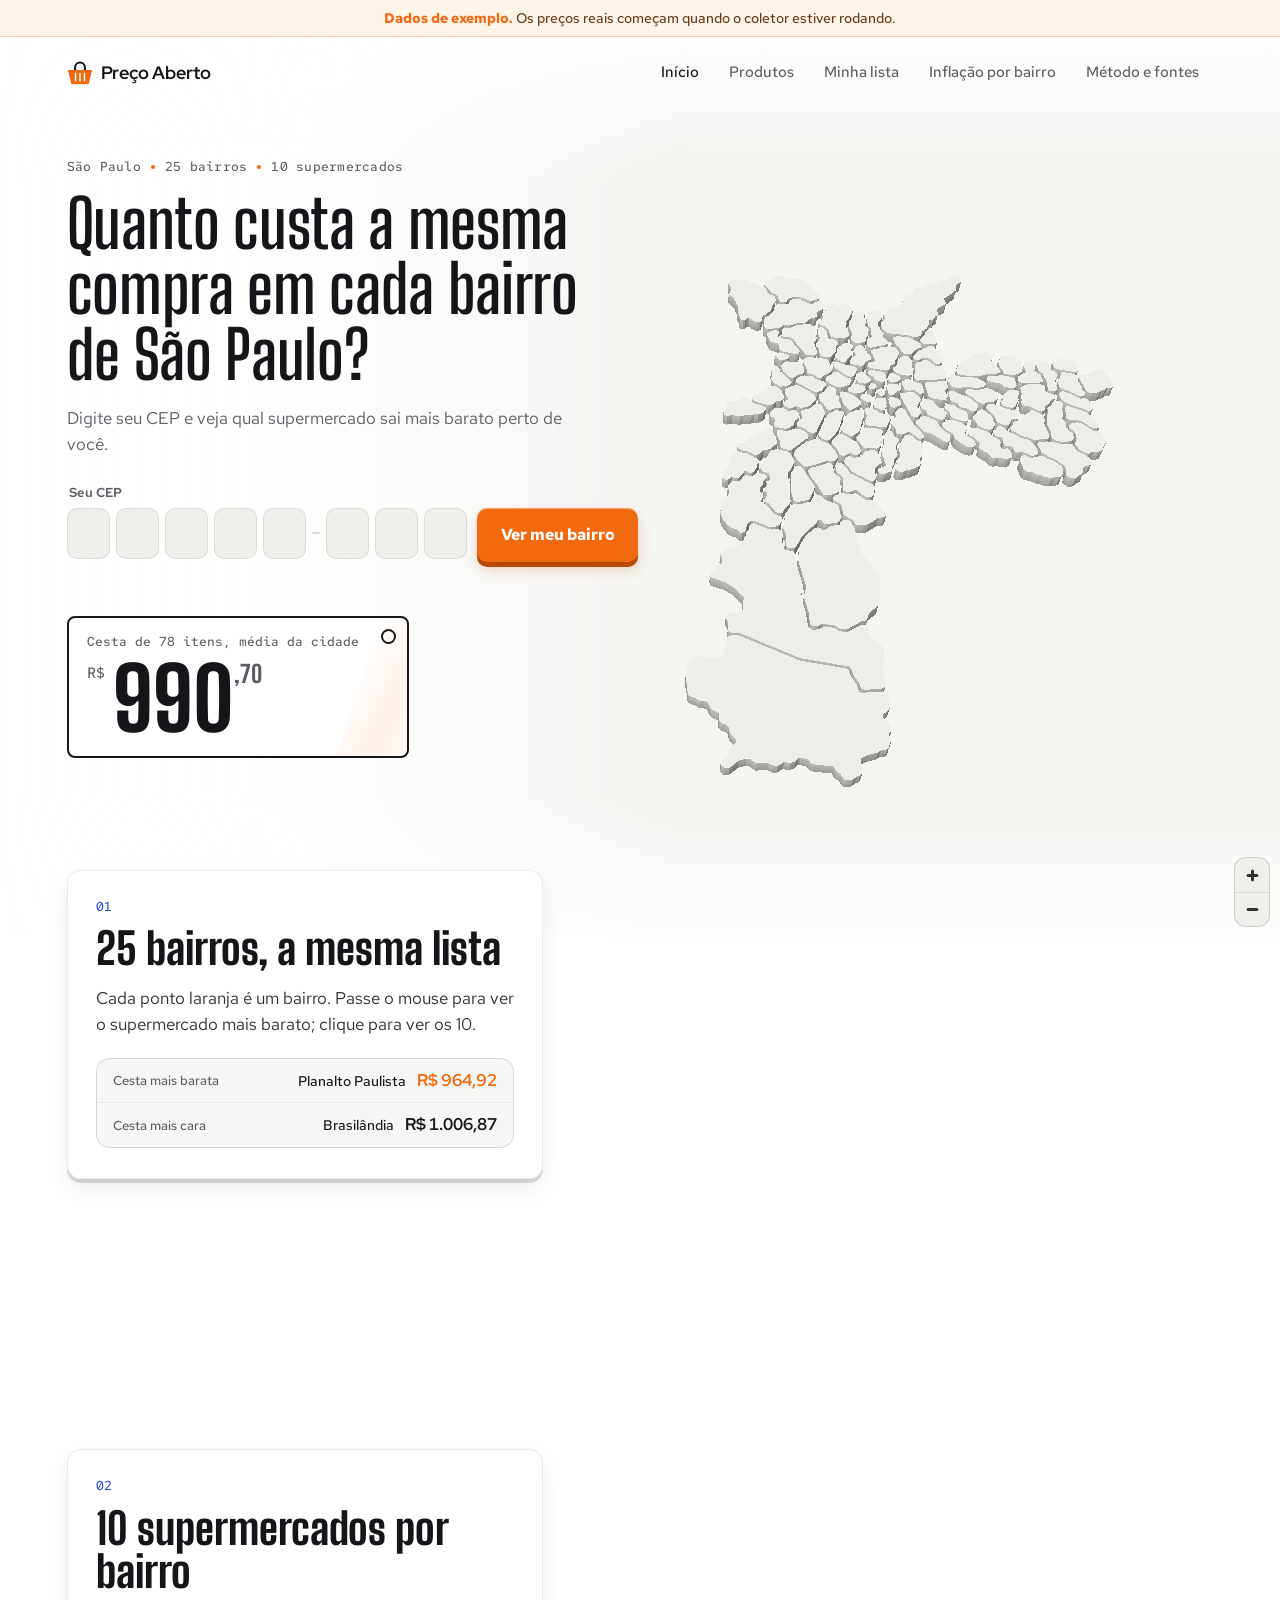
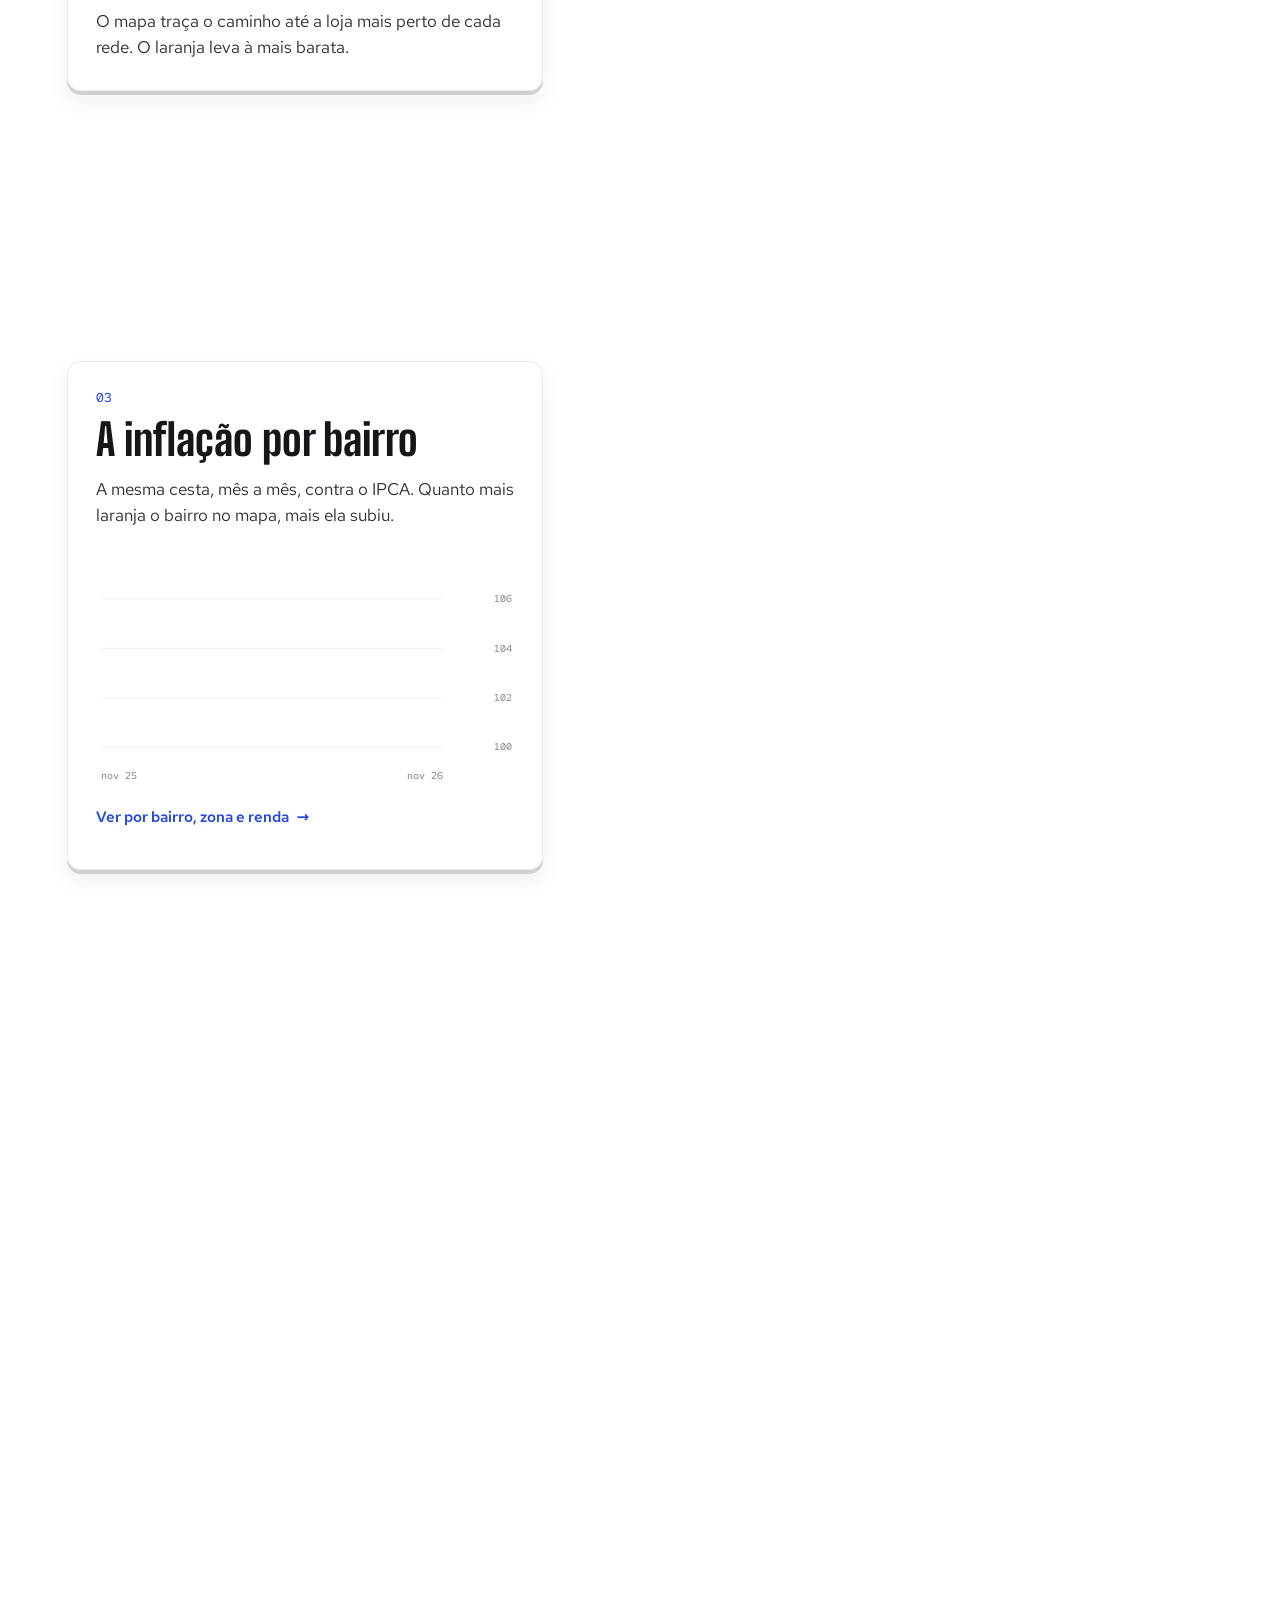
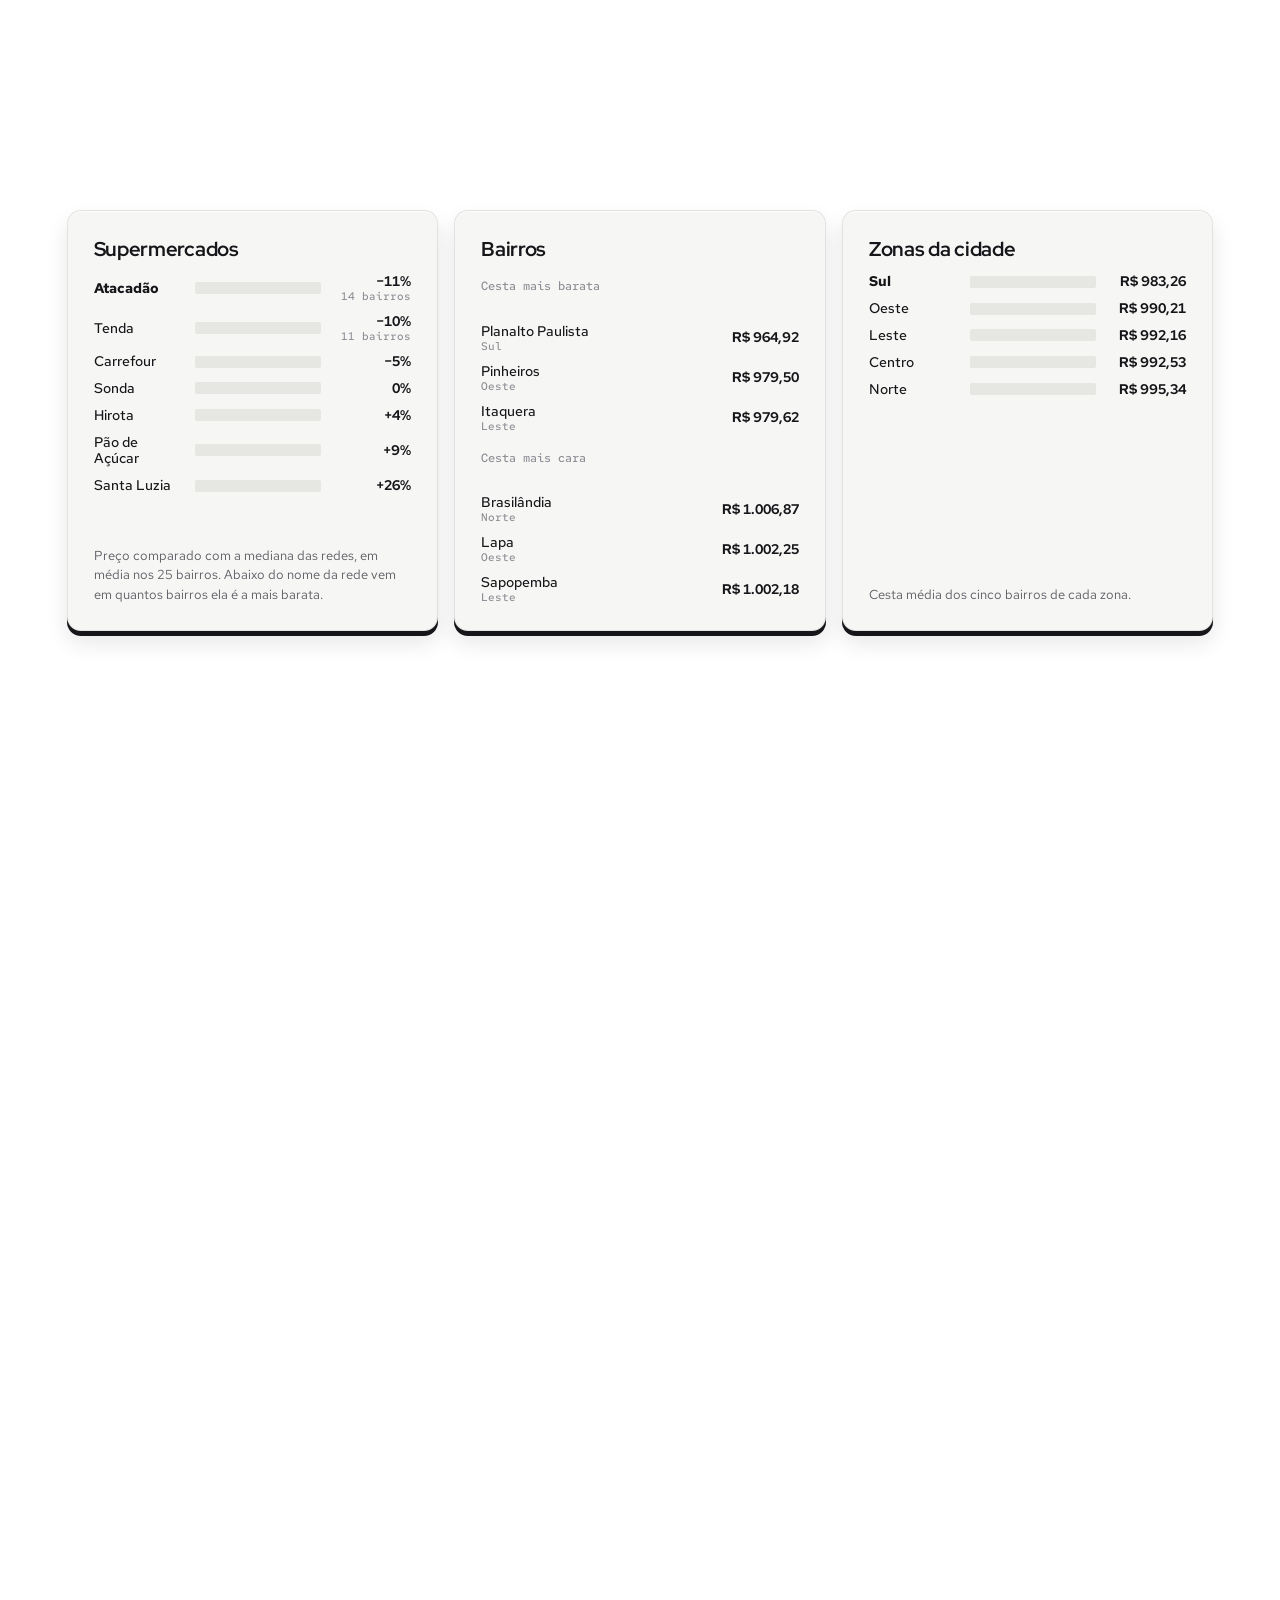
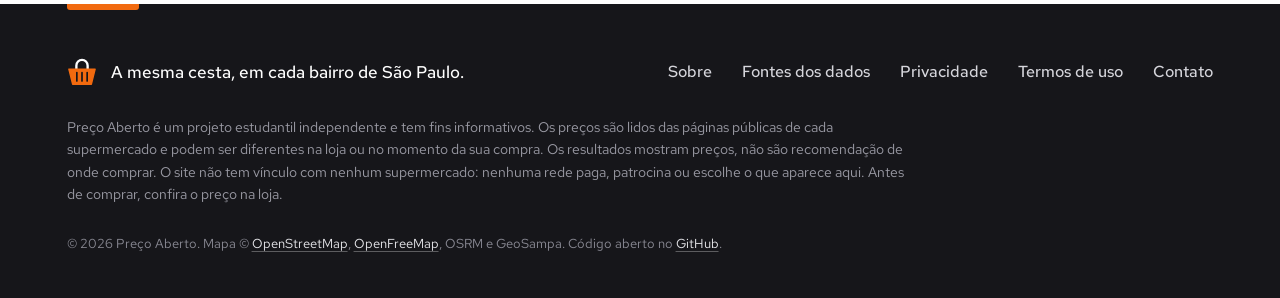
==== commit c5c6bbd2: "Rodapé: sem vínculo com supermercados e conferir o preço na loja Co-Authored-By: Claude Opus 5.5 <no" ====
--- a/index.html
+++ b/index.html
@@ -228,7 +228,7 @@
       <a href="contato.html">Contato</a>
     </nav>
   </div>
-  <p class="rodape-aviso">Preço Aberto é um projeto estudantil independente e tem fins informativos. Os preços são lidos das páginas públicas de cada supermercado e podem ser diferentes na loja ou no momento da sua compra. Os resultados mostram preços, não são recomendação de onde comprar.</p>
+  <p class="rodape-aviso">Preço Aberto é um projeto estudantil independente e tem fins informativos. Os preços são lidos das páginas públicas de cada supermercado e podem ser diferentes na loja ou no momento da sua compra. Os resultados mostram preços, não são recomendação de onde comprar. O site não tem vínculo com nenhum supermercado: nenhuma rede paga, patrocina ou escolhe o que aparece aqui. Antes de comprar, confira o preço na loja.</p>
   <p class="rodape-fim">© 2026 Preço Aberto. Mapa © <a href="https://www.openstreetmap.org/copyright">OpenStreetMap</a>, <a href="https://openfreemap.org">OpenFreeMap</a>, OSRM e GeoSampa. Código aberto no <a href="https://github.com/theoscala45/preco-do-dia-a-dia">GitHub</a>.</p>
 </footer>
 
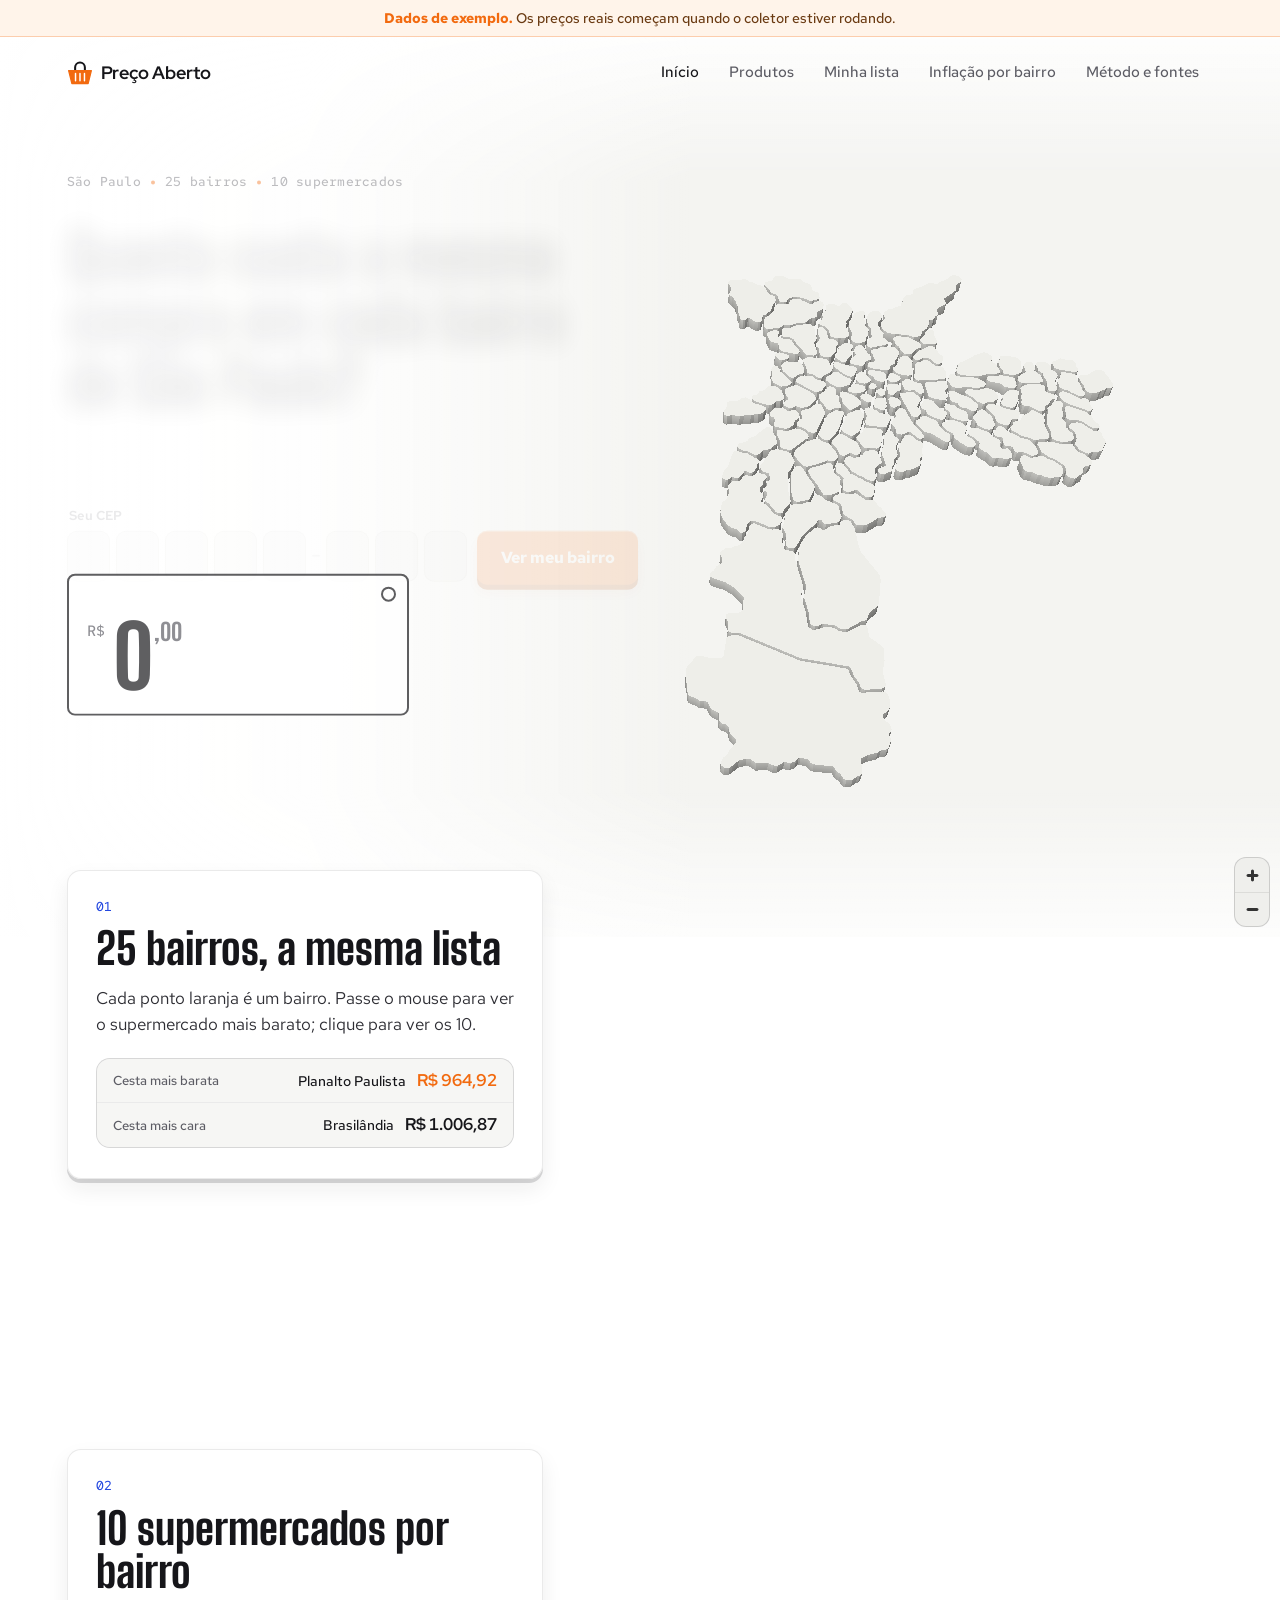
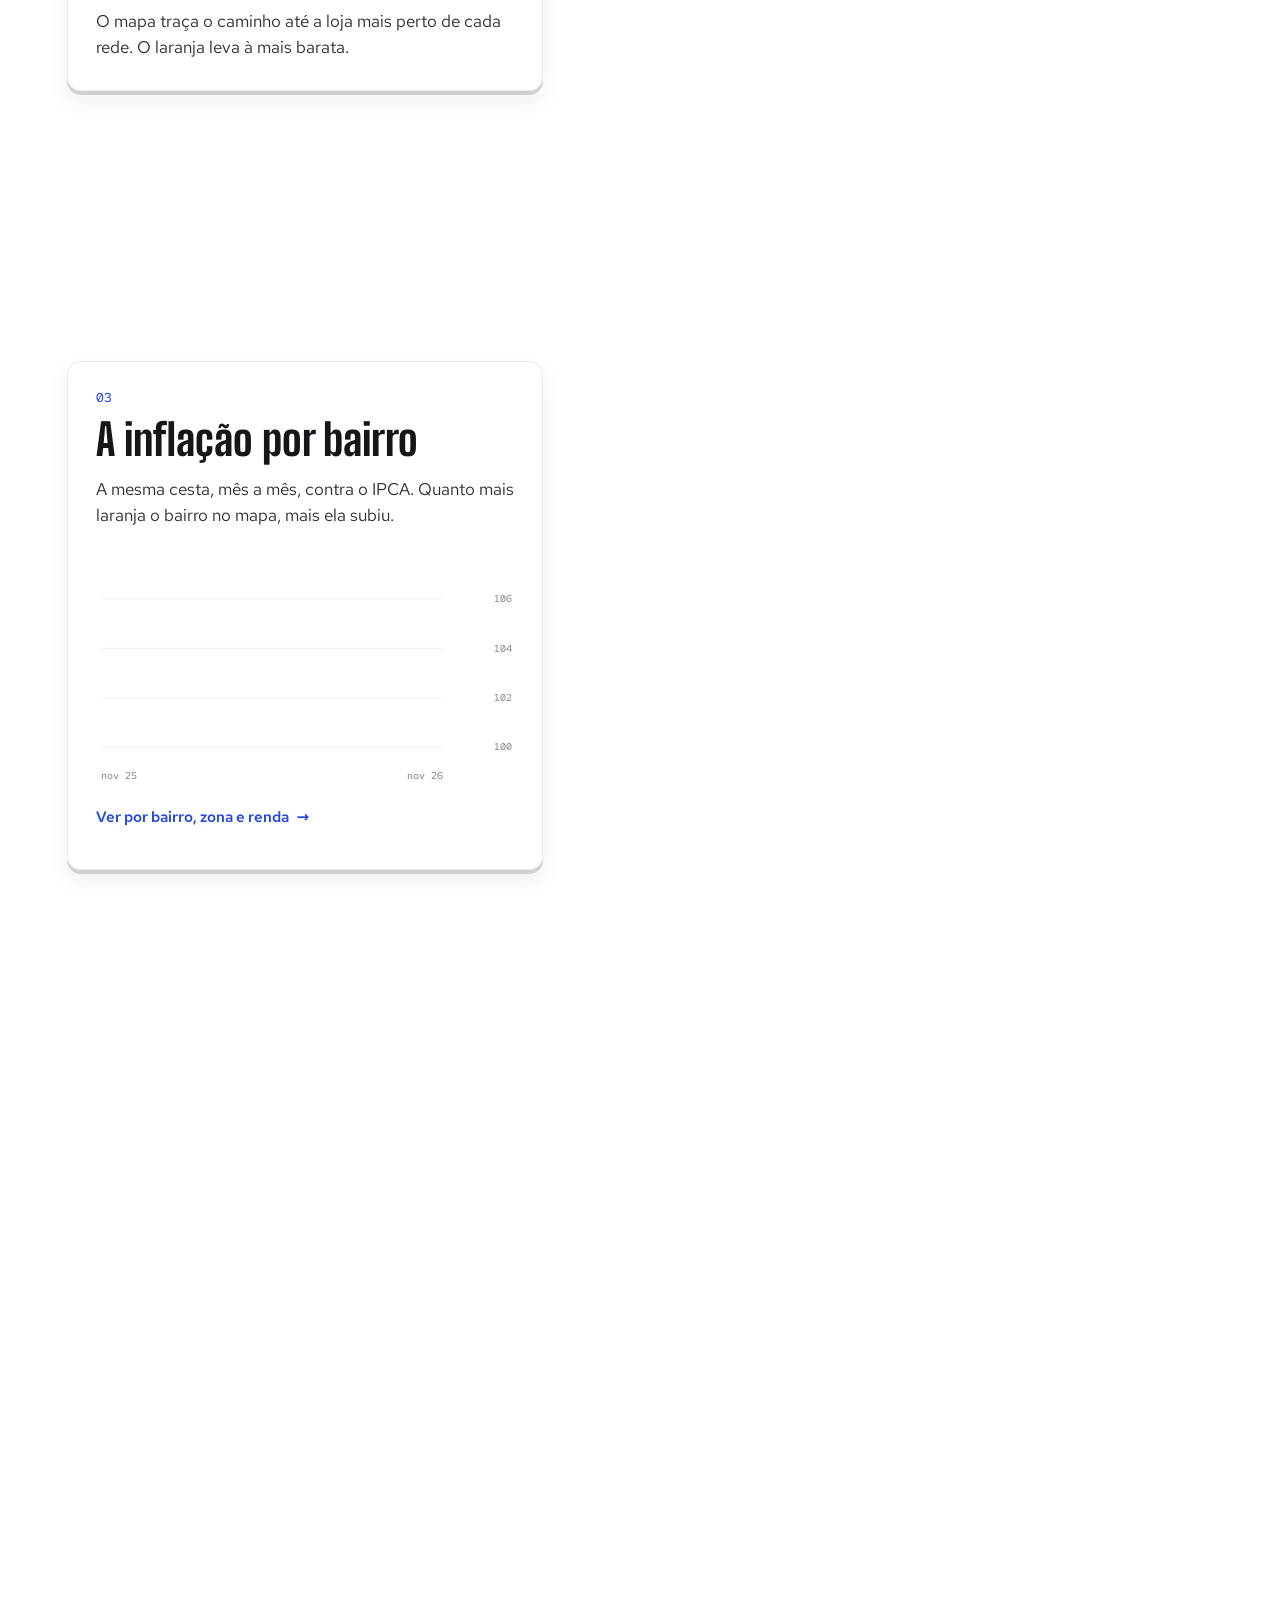
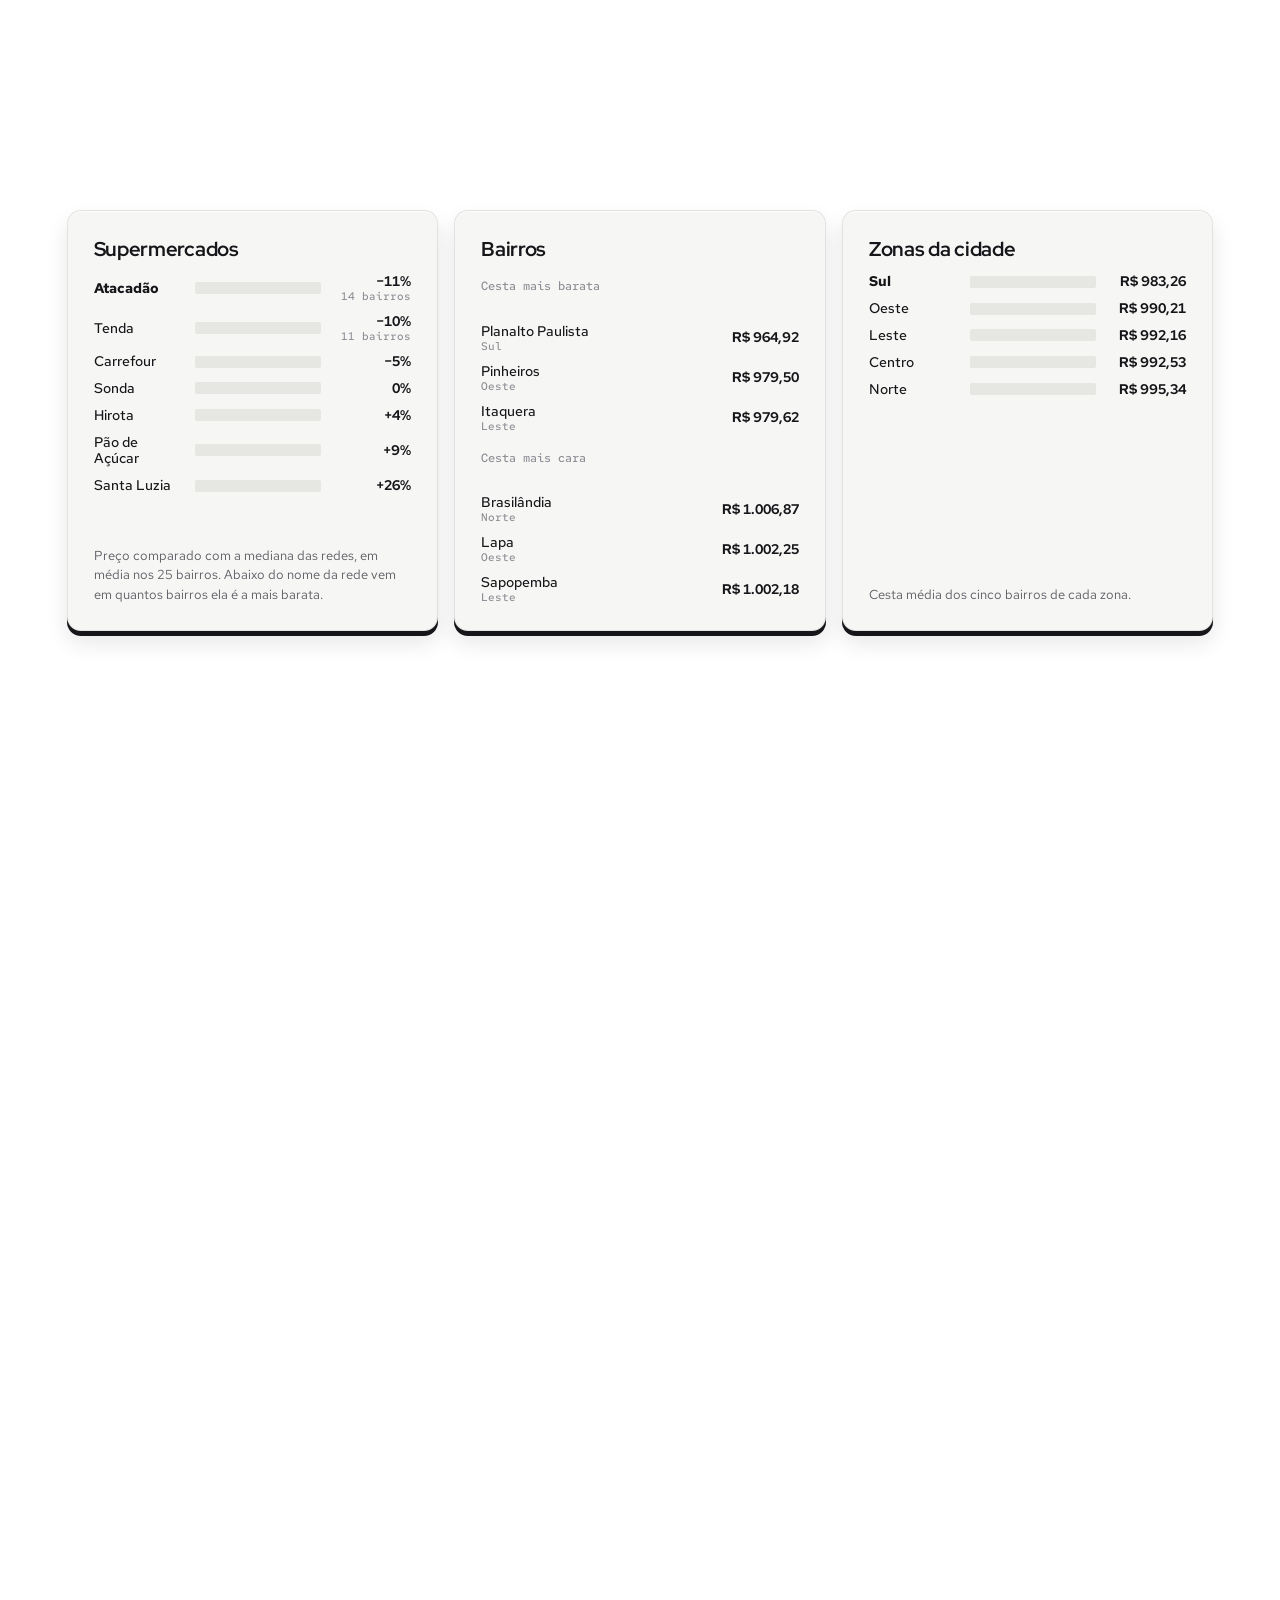
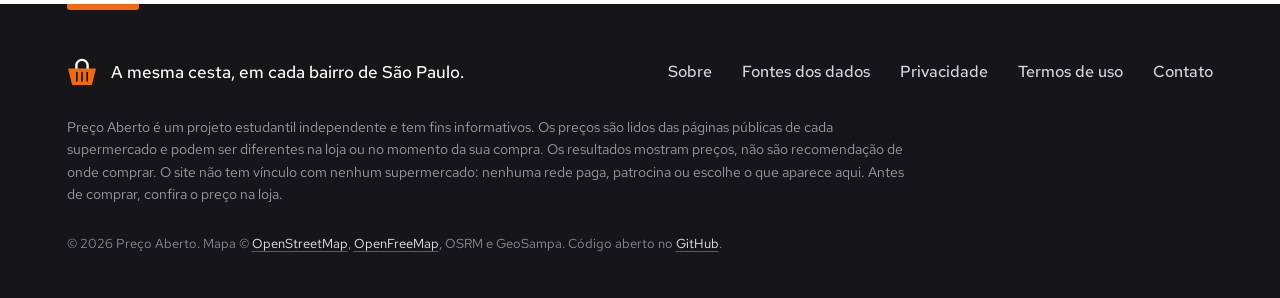
==== commit 91b4969b: "Minha lista: cartão do mercado mais barato organizado (tamanhos, cores e espaços) Co-Authored-By: Cl" ====
--- a/index.html
+++ b/index.html
@@ -24,7 +24,7 @@
 <link rel="apple-touch-icon" href="assets/logo/apple-touch-icon.png">
 <link rel="stylesheet" href="assets/vendor/maplibre-gl.css">
 <link rel="stylesheet" href="assets/css/estilo.css?v=20261124w6">
-<link rel="stylesheet" href="assets/css/etiqueta.css?v=20261127h">
+<link rel="stylesheet" href="assets/css/etiqueta.css?v=20261127j">
 <link rel="stylesheet" href="assets/css/celular.css?v=20261126e" media="(max-width:860px)">
 <script>if(!matchMedia('(prefers-reduced-motion: reduce)').matches){document.documentElement.classList.add('anima');setTimeout(function(){document.documentElement.classList.add('mostra')},5000)}</script>
 </head>
--- a/assets/css/etiqueta.css
+++ b/assets/css/etiqueta.css
@@ -964,3 +964,13 @@
 /* aviso curto de preço (uma linha pequena e cinza) */
 .aviso-preco{margin:10px 0 0;font:400 13px/1.45 var(--corpo);color:var(--texto-3)}
 .pg-topo .aviso-preco{margin-top:12px}
+
+/* Minha lista, cartão do mercado mais barato: o preço é o destaque; nome do mercado menor; R$ e centavos na mesma cor do número;
+   espaços regulares entre rótulo, nome, preço e aviso; a coluna fica no meio da altura do cartão */
+.vencedor > div:first-child{align-self:center}
+.vencedor h2{font-size:clamp(28px,2.6vw,38px);line-height:1;margin:8px 0 16px}
+.vencedor .preco.grande{color:var(--texto)}
+.vencedor .preco.grande small{font:600 18px/1 var(--corpo);color:var(--texto);margin:10px 6px 0 0}
+.vencedor .preco.grande b{font-size:clamp(64px,6vw,92px);line-height:.9}
+.vencedor .preco.grande sup{font-size:clamp(26px,2.4vw,34px);color:var(--texto);margin:6px 0 0 2px}
+.vencedor .aviso-preco{margin-top:18px;max-width:30em}
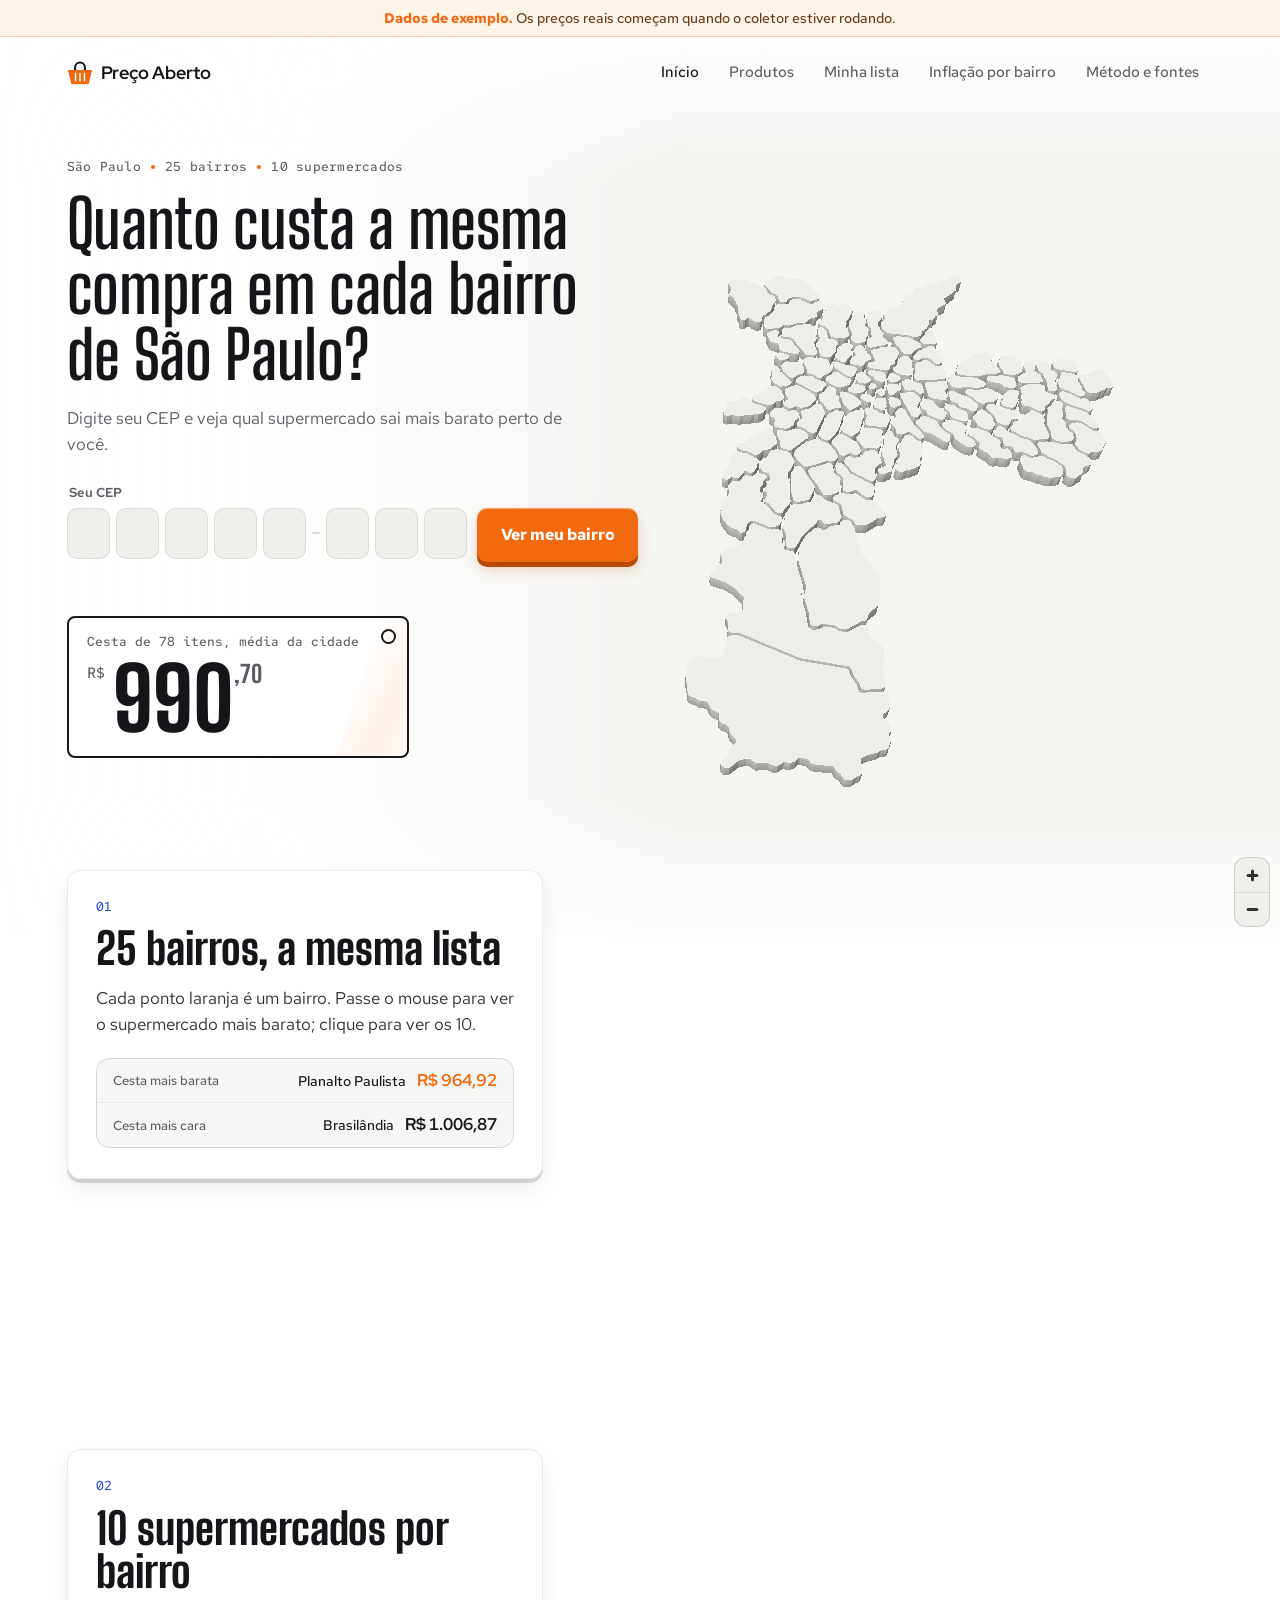
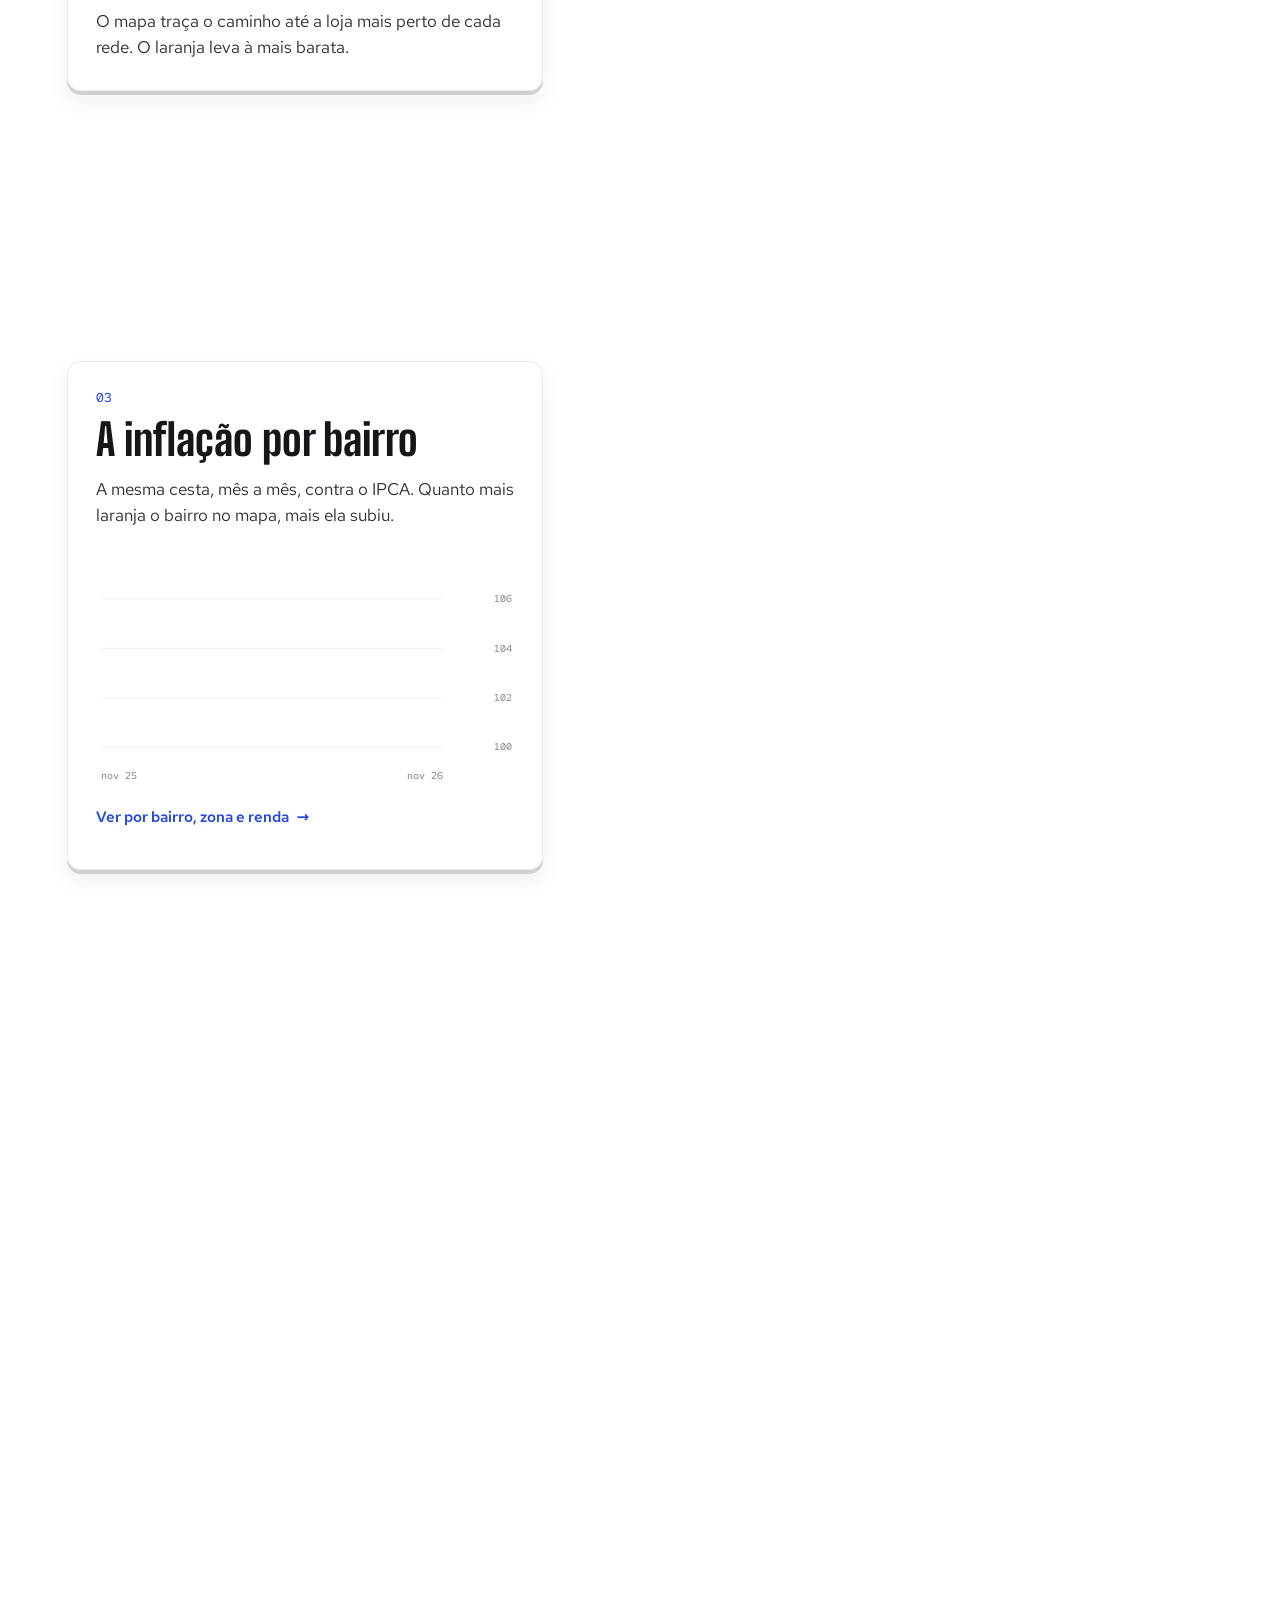
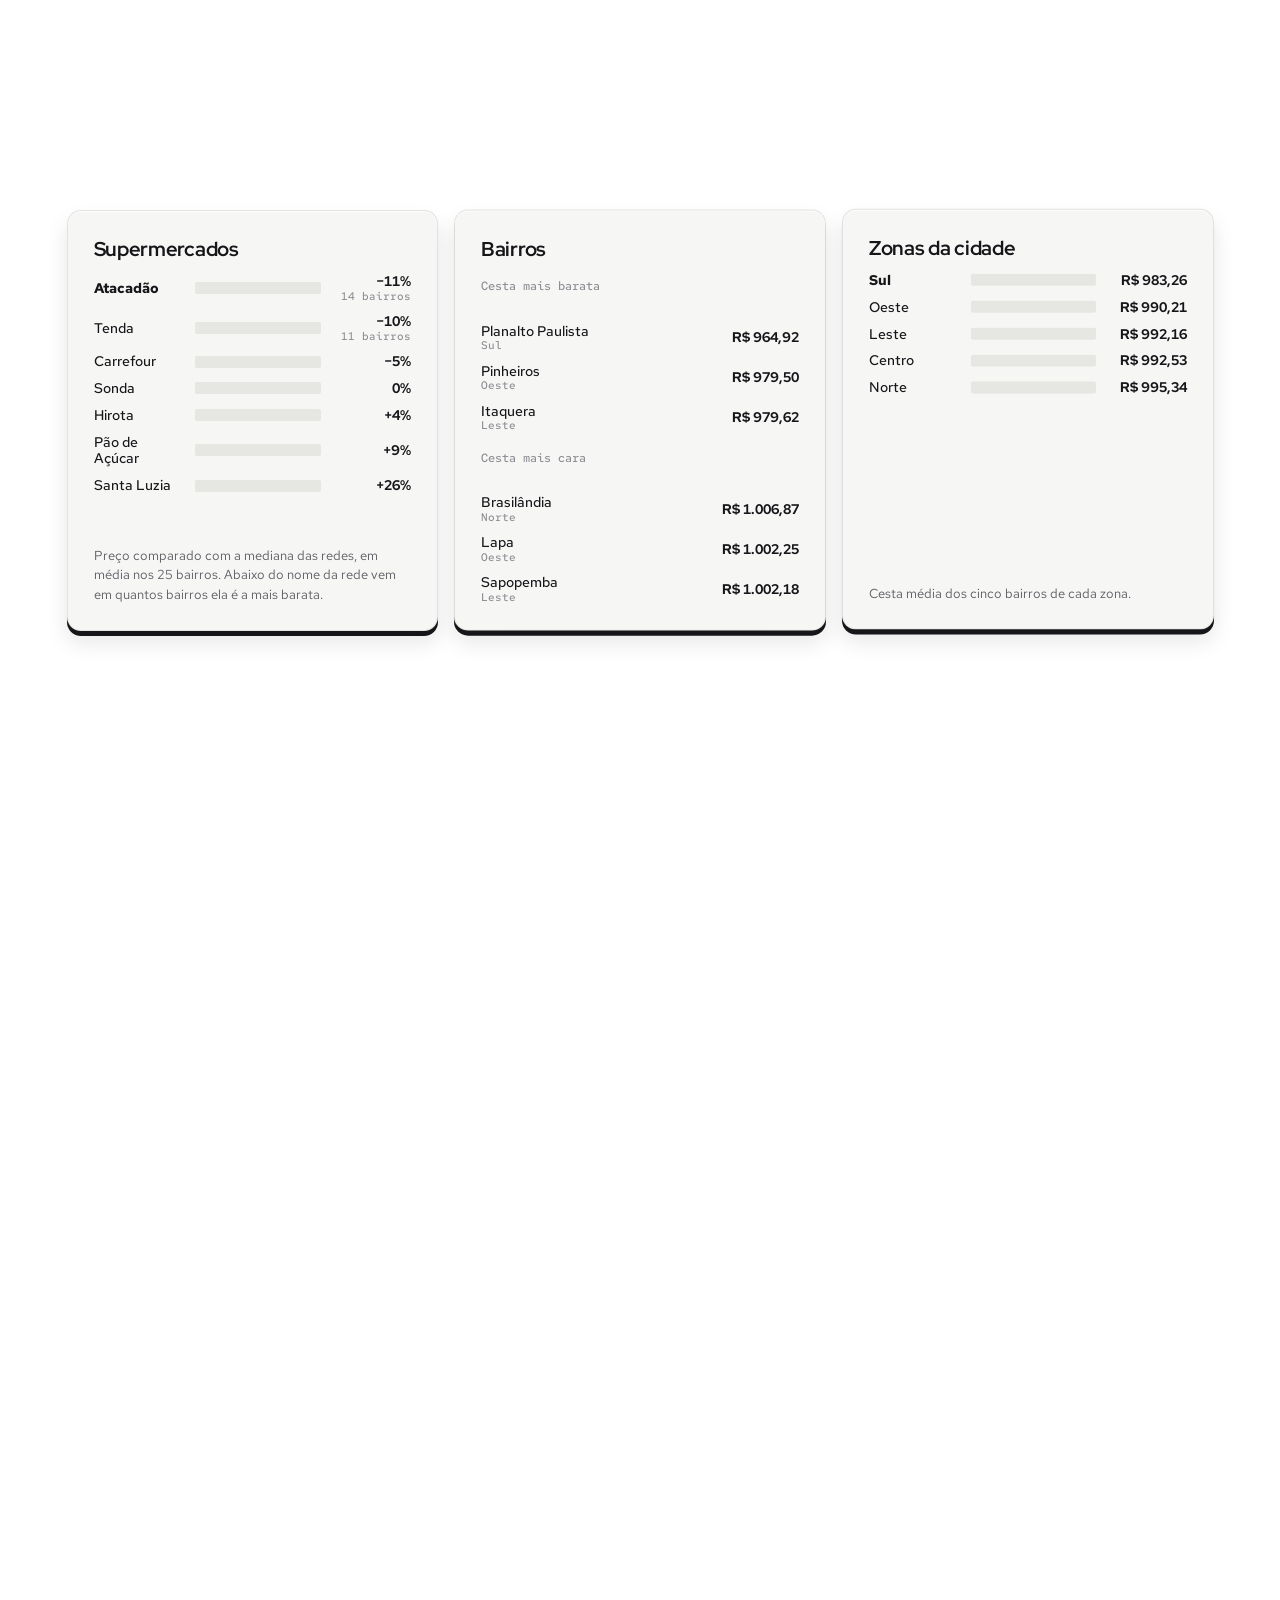
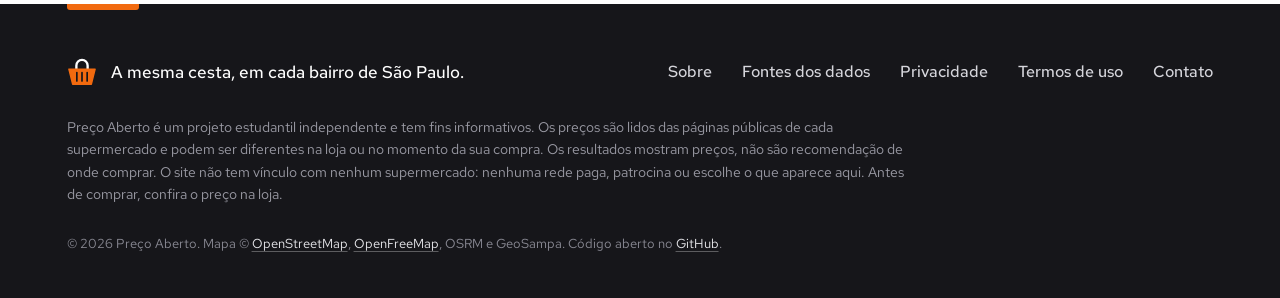
==== commit d7dc9cb2: "Aviso de data com texto mais completo Co-Authored-By: Claude Opus 5.5 <noreply@anthropic.com>" ====
--- a/index.html
+++ b/index.html
@@ -237,6 +237,6 @@
 <script src="assets/vendor/SplitText.min.js" defer></script>
 <script src="assets/vendor/lenis.min.js" defer></script>
 <script src="assets/vendor/maplibre-gl.js" defer></script>
-<script type="module" src="assets/js/main.js?v=20261127h"></script>
+<script type="module" src="assets/js/main.js?v=20261127k"></script>
 </body>
 </html>
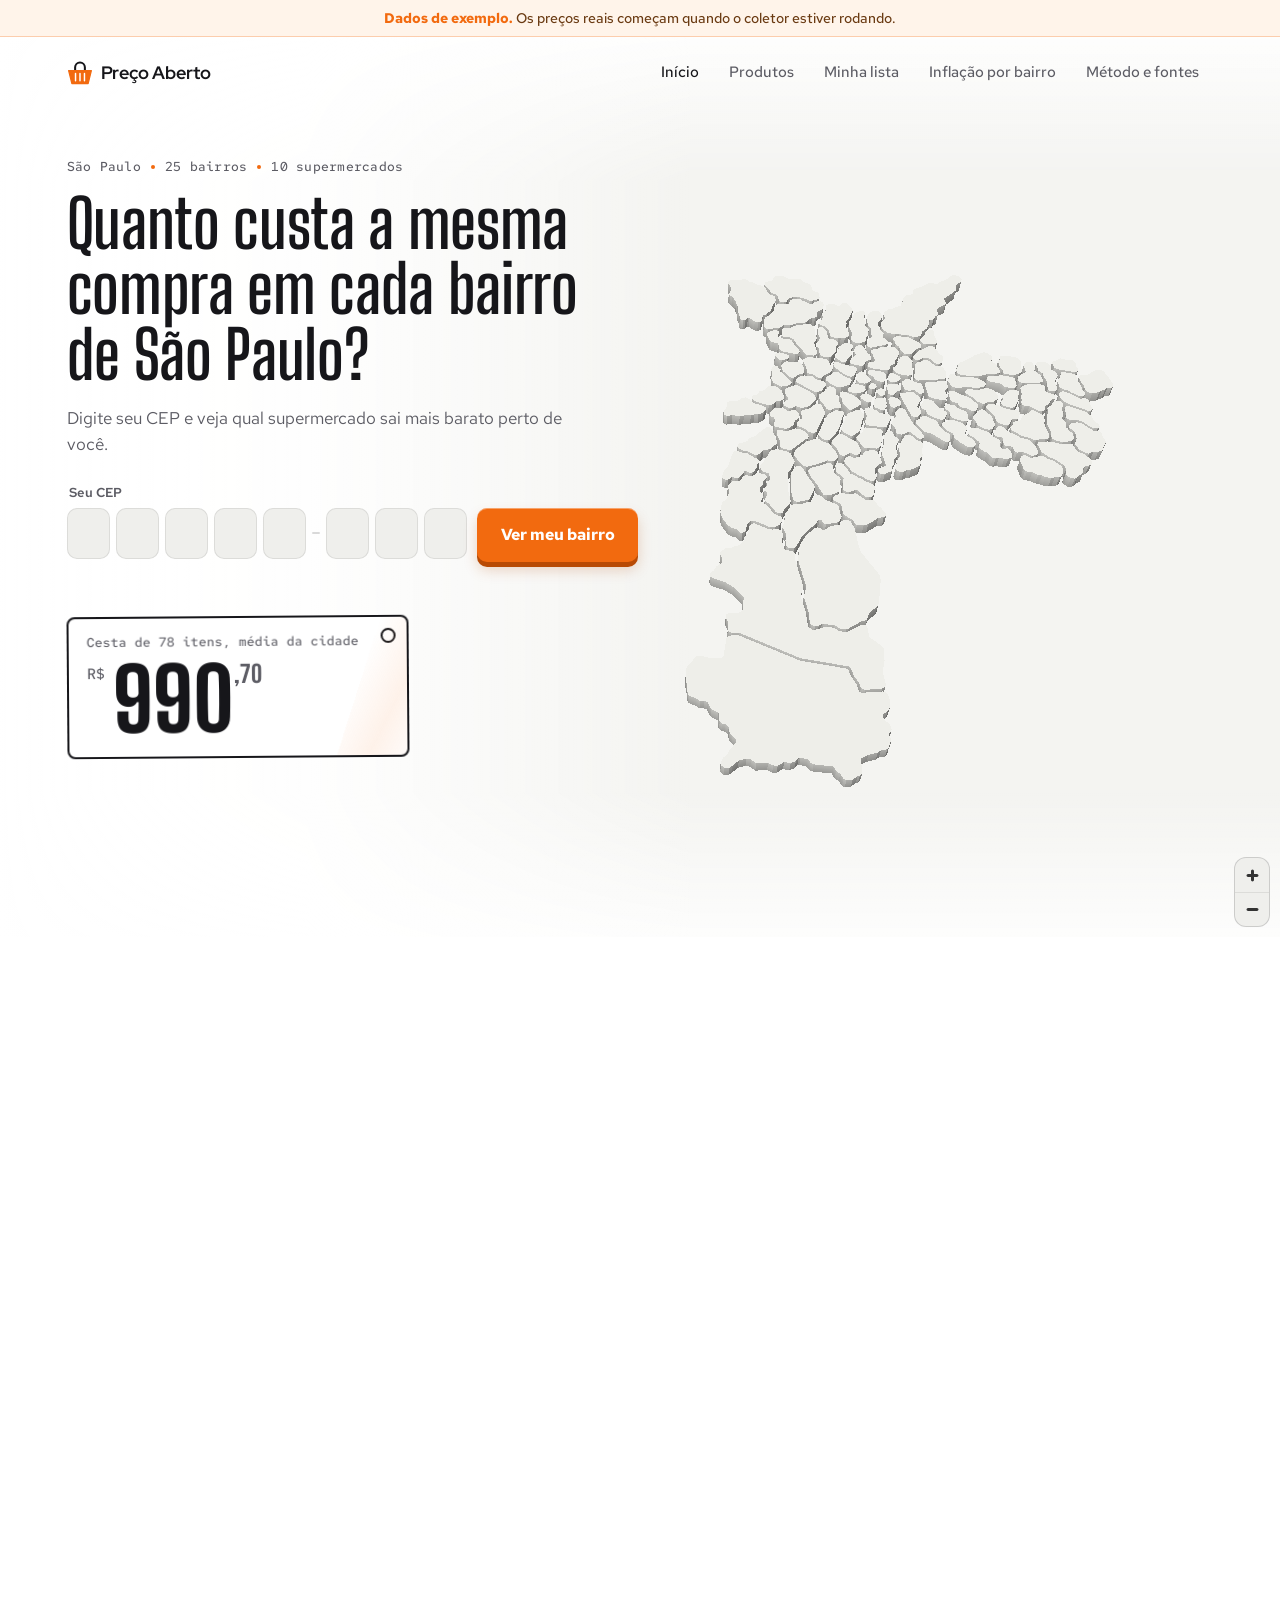
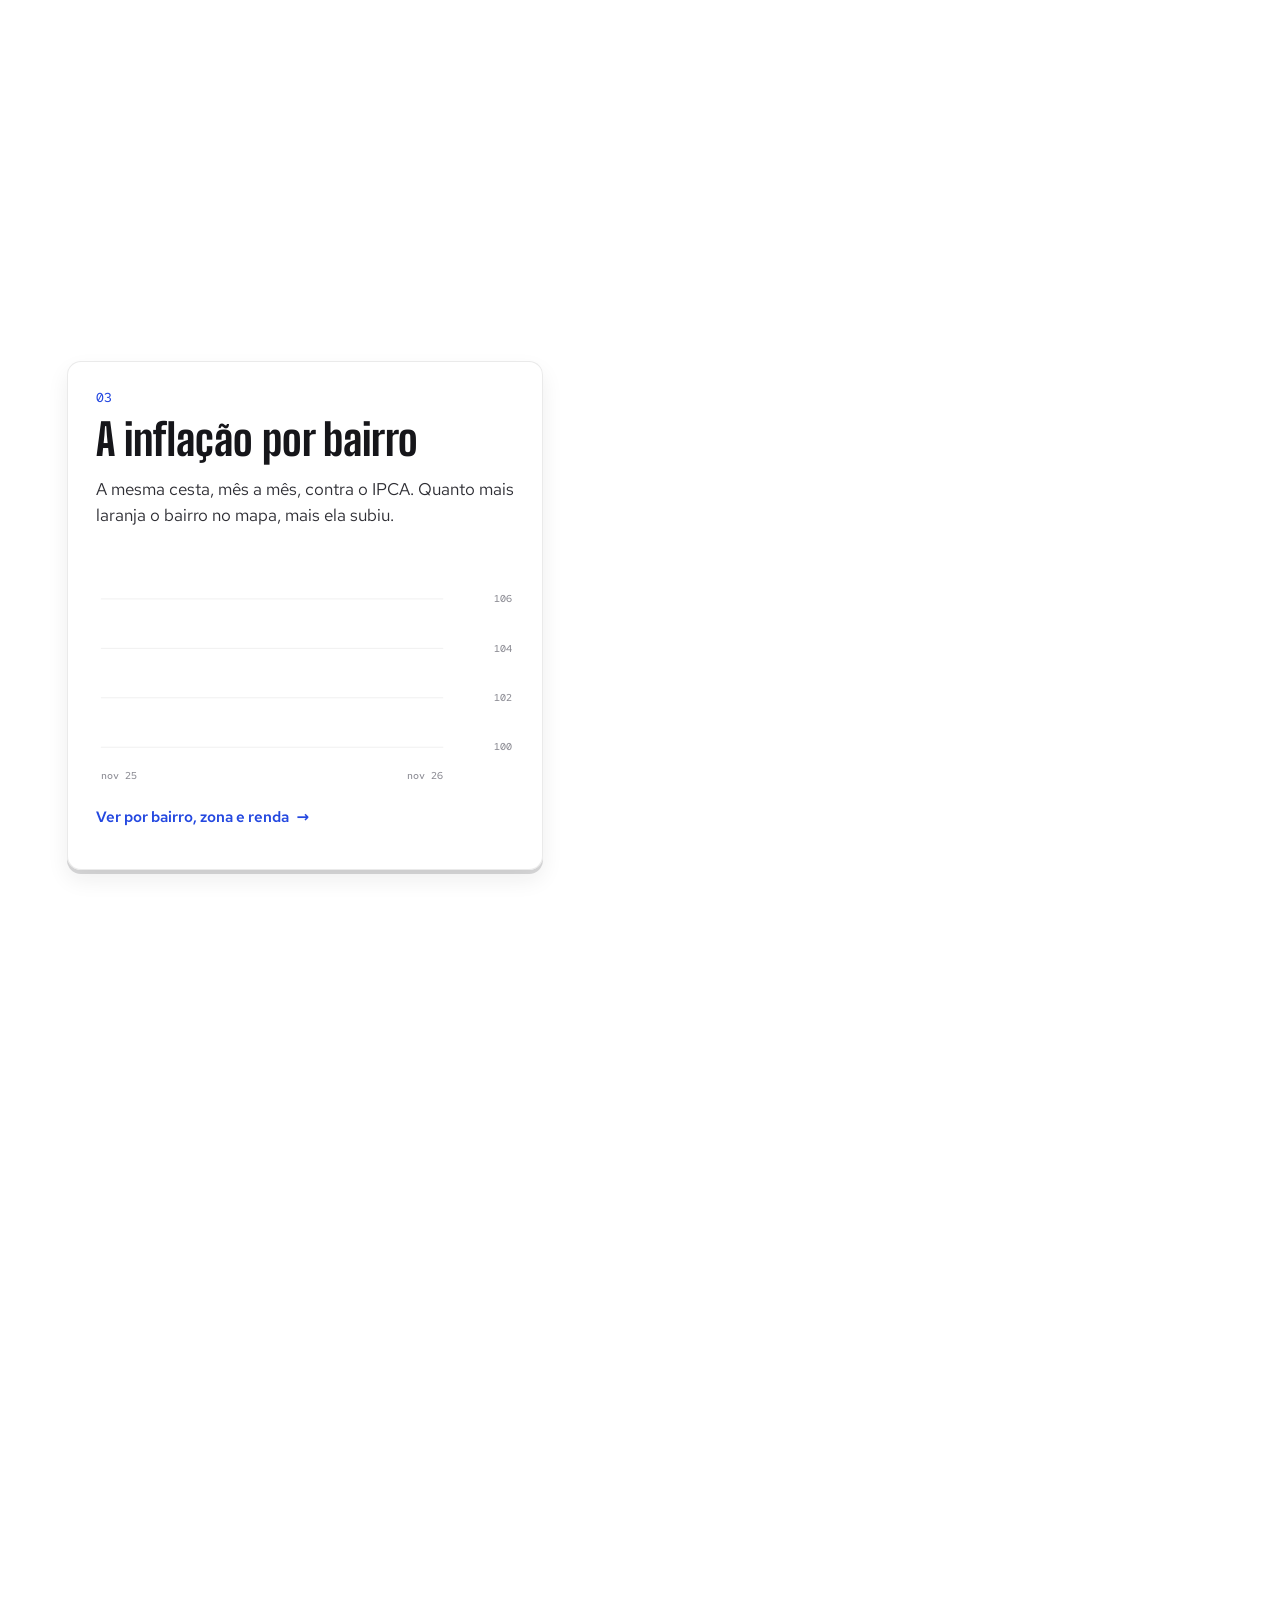
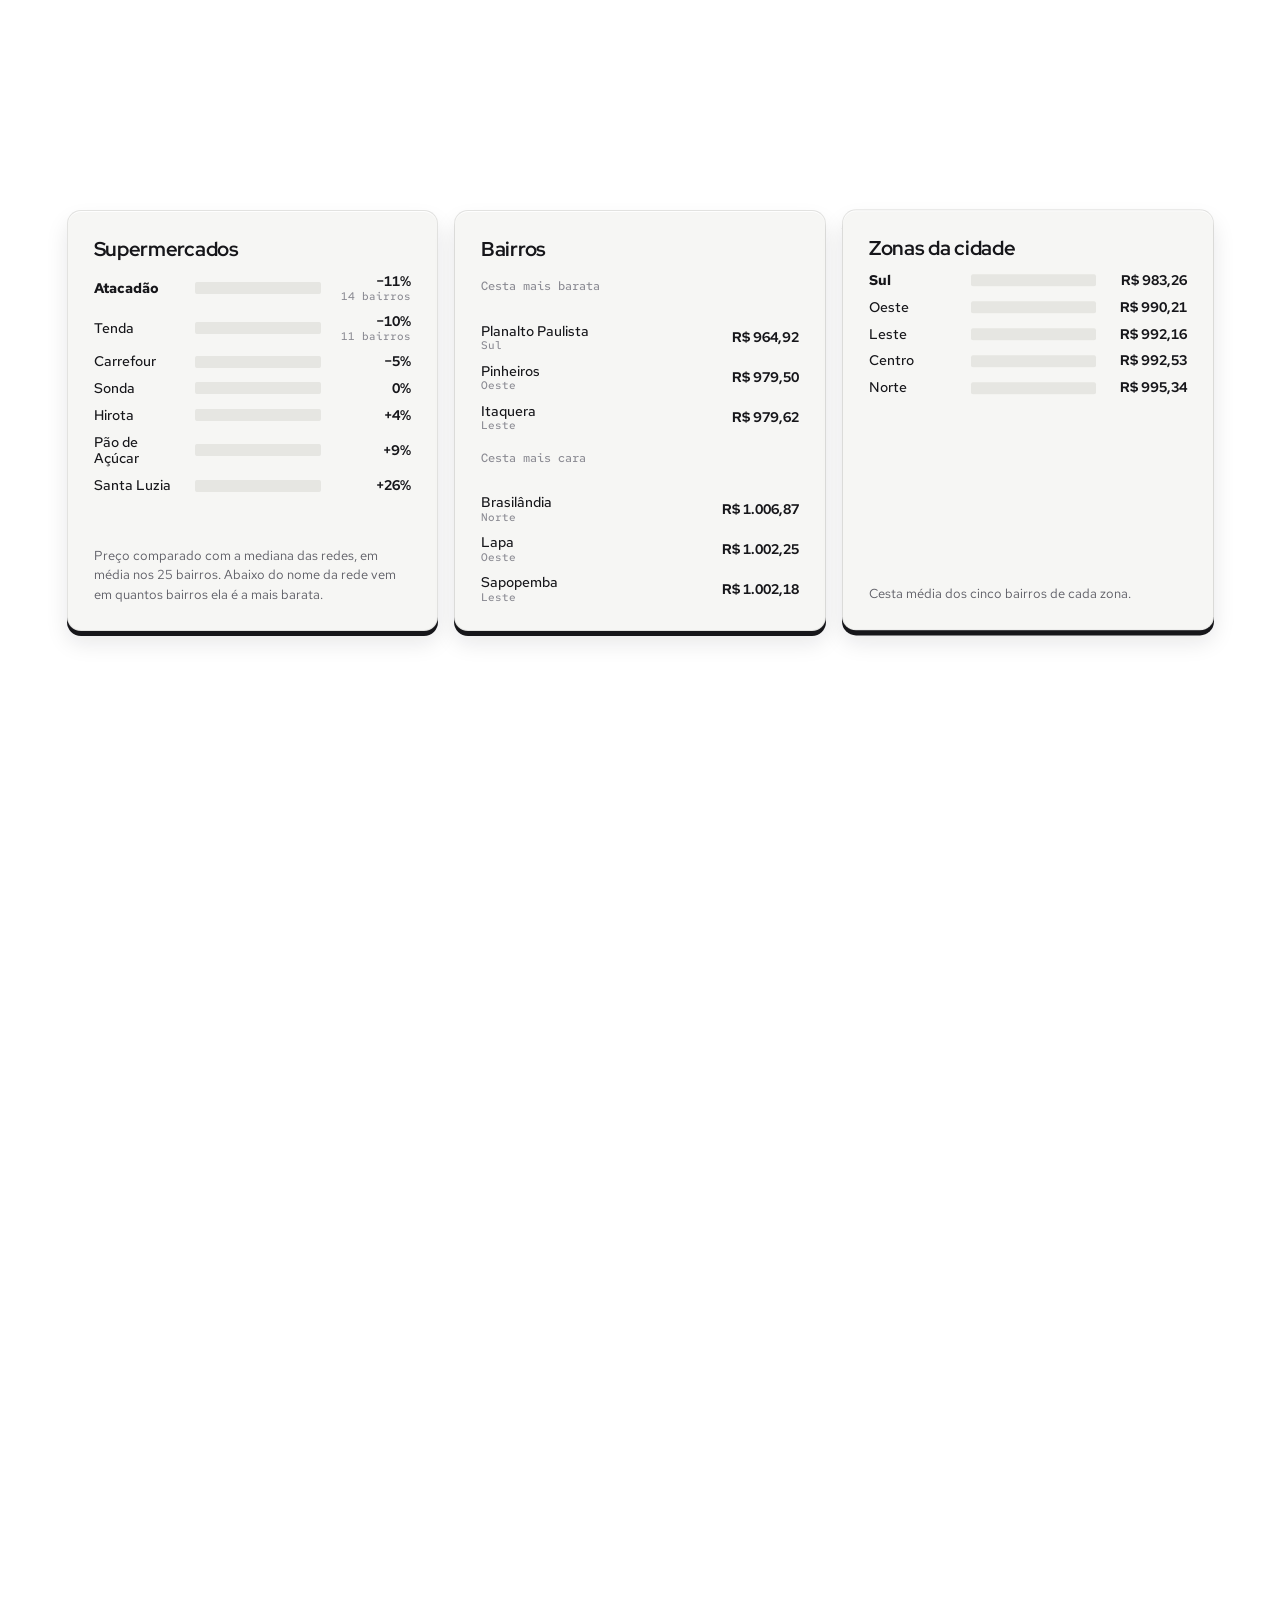
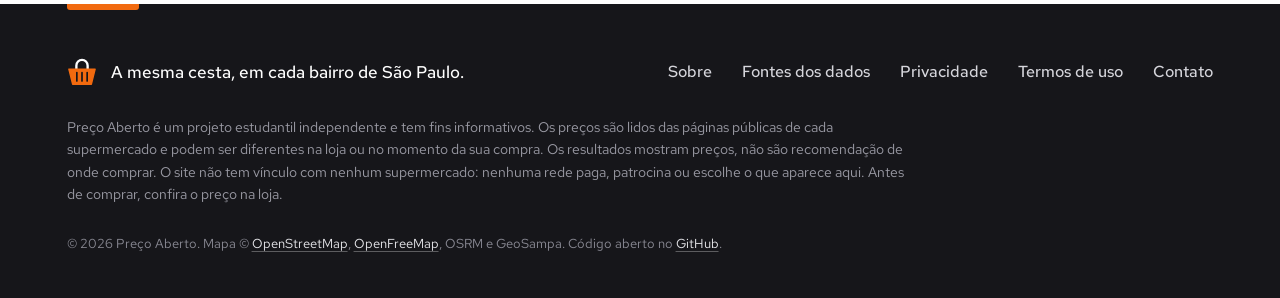
==== commit 47a05af6: "Espera: anel girando em volta da cesta no lugar da etiqueta Co-Authored-By: Claude Opus 5.5 <noreply" ====
--- a/index.html
+++ b/index.html
@@ -24,13 +24,13 @@
 <link rel="apple-touch-icon" href="assets/logo/apple-touch-icon.png">
 <link rel="stylesheet" href="assets/vendor/maplibre-gl.css">
 <link rel="stylesheet" href="assets/css/estilo.css?v=20261124w6">
-<link rel="stylesheet" href="assets/css/etiqueta.css?v=20261127j">
+<link rel="stylesheet" href="assets/css/etiqueta.css?v=20261127l">
 <link rel="stylesheet" href="assets/css/celular.css?v=20261126e" media="(max-width:860px)">
 <script>if(!matchMedia('(prefers-reduced-motion: reduce)').matches){document.documentElement.classList.add('anima');setTimeout(function(){document.documentElement.classList.add('mostra')},5000)}</script>
 </head>
 <body class="pg-inicio">
-<!-- espera: só aparece se a página demorar mais de 0,8 s para ficar pronta (ver assets/js/espera.js) -->
-<div class="espera-tela" aria-hidden="true"><div><div class="espera-etq-fio"></div><div class="espera-etq"><small>Cesta do seu bairro</small><div class="espera-preco"><span class="espera-rs">R$</span><span class="espera-dig d1"><i>9</i><i>0</i><i>1</i><i>2</i><i>3</i><i>4</i><i>5</i><i>6</i><i>7</i><i>8</i></span><span class="espera-dig d2"><i>4</i><i>5</i><i>6</i><i>7</i><i>8</i><i>9</i><i>0</i><i>1</i><i>2</i><i>3</i></span><span class="espera-dig d3"><i>7</i><i>8</i><i>9</i><i>0</i><i>1</i><i>2</i><i>3</i><i>4</i><i>5</i><i>6</i></span><span class="espera-virgula">,</span><span class="espera-dig c d4"><i>2</i><i>3</i><i>4</i><i>5</i><i>6</i><i>7</i><i>8</i><i>9</i><i>0</i><i>1</i></span><span class="espera-dig c d5"><i>8</i><i>9</i><i>0</i><i>1</i><i>2</i><i>3</i><i>4</i><i>5</i><i>6</i><i>7</i></span></div></div></div><p class="espera-texto">Conferindo os preços<span class="espera-pts"><i></i><i></i><i></i></span></p></div>
+<!-- espera: anel girando em volta da cesta; só aparece se a página demorar mais de 0,8 s para ficar pronta (ver assets/js/espera.js) -->
+<div class="espera-tela" aria-hidden="true"><span class="espera-anel"><svg viewBox="0 0 64 64" fill="none" aria-hidden="true"><path d="M20 26V18a12 12 0 0 1 24 0v8" stroke="#16161A" stroke-width="5" stroke-linecap="round"/><path d="M4 26H60L52 58H12Z" fill="#F26A0F" stroke="#F26A0F" stroke-width="3" stroke-linejoin="round"/><path d="M21 33V51M32 33V51M43 33V51" stroke="#fff" stroke-width="3.6" stroke-linecap="round"/></svg></span><p class="espera-texto">Carregando os preços</p></div>
 
 <p class="aviso" id="aviso" role="note" hidden><b>Dados de exemplo.</b> Os preços reais começam quando o coletor estiver rodando.</p>
 
@@ -237,6 +237,6 @@
 <script src="assets/vendor/SplitText.min.js" defer></script>
 <script src="assets/vendor/lenis.min.js" defer></script>
 <script src="assets/vendor/maplibre-gl.js" defer></script>
-<script type="module" src="assets/js/main.js?v=20261127k"></script>
+<script type="module" src="assets/js/main.js?v=20261127l"></script>
 </body>
 </html>
--- a/assets/css/etiqueta.css
+++ b/assets/css/etiqueta.css
@@ -898,45 +898,28 @@
 /* textos que mudam entre o computador (com mapa nos capítulos) e o celular (sem mapa) */
 .so-estreito{display:none}
 
-/* ---------- espera (opção B, 26/11/2026): a etiqueta de gôndola balança e os números do preço giram ---------- */
+/* ---------- espera (opção A, 27/11/2026): um anel laranja girando em volta da cesta do logo ---------- */
 /* tela inteira ao abrir a página: invisível nos primeiros 0,8 s (se a página abre rápido, ninguém vê) e some quando ela fica pronta.
    Se o script falhar, ela some sozinha depois de 30 s. */
-.espera-tela{position:fixed;inset:0;z-index:90;display:flex;flex-direction:column;align-items:center;justify-content:center;gap:26px;
+.espera-tela{position:fixed;inset:0;z-index:90;display:flex;flex-direction:column;align-items:center;justify-content:center;gap:22px;
   background:var(--fundo);opacity:0;visibility:hidden;pointer-events:none;animation:espera-entra .3s ease .8s forwards,espera-sai .3s ease 30s forwards}
 html.pronto .espera-tela{display:none}
 @keyframes espera-entra{from{opacity:0;visibility:visible}to{opacity:1;visibility:visible}}
 @keyframes espera-sai{from{opacity:1;visibility:visible}to{opacity:0;visibility:hidden}}
 .espera-texto{margin:0;font:500 15px/1.3 var(--corpo);color:var(--texto-2);letter-spacing:.01em}
-.espera-etq-fio{width:2px;height:34px;background:var(--texto);margin:0 auto -2px;border-radius:2px}
-.espera-etq{position:relative;width:208px;padding:20px 22px 18px;border:2px solid var(--texto);border-radius:14px;background:#fff;
-  transform-origin:50% -34px;animation:espera-balanca 2.4s infinite ease-in-out;box-shadow:0 10px 24px rgba(22,22,26,.08)}
-.espera-etq::before{content:"";position:absolute;top:-8px;left:50%;width:14px;height:14px;margin-left:-7px;border:2px solid var(--texto);border-radius:50%;background:#fff}
-.espera-etq small{display:block;font:500 11px var(--mono);color:var(--texto-3);letter-spacing:.06em;margin-bottom:6px}
-.espera-preco{display:flex;align-items:flex-start;font-family:var(--letreiro);font-weight:800;color:var(--texto)}
-.espera-rs{font-size:18px;margin:6px 6px 0 0}
-.espera-virgula{font-size:64px;line-height:64px}
-.espera-dig{display:block;height:64px;overflow:hidden;font-size:64px;line-height:64px}
-.espera-dig i{display:block;font-style:normal;animation:espera-rola 2.4s infinite cubic-bezier(.65,0,.35,1)}
-.espera-dig.c{font-size:28px;height:32px;line-height:32px;margin-top:4px;color:var(--laranja)}
-.espera-dig.c i{animation-name:espera-rola-c}
-.espera-dig.d2 i{animation-delay:.12s}.espera-dig.d3 i{animation-delay:.24s}.espera-dig.d4 i{animation-delay:.36s}.espera-dig.d5 i{animation-delay:.48s}
-@keyframes espera-balanca{0%,100%{transform:rotate(-4deg)}50%{transform:rotate(4deg)}}
-@keyframes espera-rola{0%{transform:translateY(0)}40%,100%{transform:translateY(-576px)}}
-@keyframes espera-rola-c{0%{transform:translateY(0)}40%,100%{transform:translateY(-288px)}}
-.espera-pts i{display:inline-block;width:3px;height:3px;border-radius:50%;background:currentColor;margin-left:3px;animation:espera-pt 1.2s infinite ease-in-out}
-.espera-pts i:nth-child(2){animation-delay:.15s}.espera-pts i:nth-child(3){animation-delay:.3s}
-@keyframes espera-pt{0%,60%,100%{opacity:.25;transform:translateY(0)}30%{opacity:1;transform:translateY(-3px)}}
-/* símbolo pequeno: um selo branco com a etiqueta mínima (a barra laranja enche e esvazia) e o texto */
+.espera-anel{position:relative;display:block;flex:none;width:64px;height:64px}
+.espera-anel.pequeno{width:26px;height:26px}
+.espera-anel::before{content:"";position:absolute;inset:0;border-radius:50%;border:4.5px solid rgba(242,106,15,.16);border-top-color:var(--laranja);animation:espera-gira .9s linear infinite}
+.espera-anel.pequeno::before{border-width:2.5px}
+.espera-anel svg{position:absolute;inset:24%;width:52%;height:52%}
+@keyframes espera-gira{to{transform:rotate(360deg)}}
+/* símbolo pequeno: um selo branco com o anel pequeno e o texto */
 .espera-selo{position:absolute;z-index:6;left:50%;top:50%;display:flex;align-items:center;gap:12px;padding:12px 18px 12px 14px;border-radius:999px;
   background:#fff;border:1px solid var(--linha);box-shadow:0 8px 24px rgba(22,22,26,.10);font:500 14px/1.2 var(--corpo);color:var(--texto-2);
   transform:translate(-50%,-50%) translateY(6px);opacity:0;transition:opacity .25s ease,transform .25s var(--curva);pointer-events:none;white-space:nowrap}
 .espera-selo.on{opacity:1;transform:translate(-50%,-50%)}
-.espera-etq-mini{position:relative;flex:none;width:30px;height:22px;border:2px solid var(--texto);border-radius:5px;background:#fff;overflow:hidden;
-  transform-origin:50% -6px;animation:espera-balanca 2.4s infinite ease-in-out}
-.espera-etq-mini::after{content:"";position:absolute;left:5px;right:5px;top:7px;height:4px;border-radius:2px;background:var(--laranja);transform-origin:left;animation:espera-barra 1.2s infinite ease-in-out}
-@keyframes espera-barra{0%,100%{transform:scaleX(.25)}50%{transform:scaleX(1)}}
 @media (prefers-reduced-motion:reduce){
-  .espera-etq,.espera-etq-mini,.espera-dig i,.espera-pts i,.espera-etq-mini::after{animation:none}
+  .espera-anel::before{animation-duration:2.4s}
   .espera-tela{animation:espera-entra .01s linear .8s forwards,espera-sai .01s linear 30s forwards}
 }
 .espera-selo.a-direita{left:73%}   /* página inicial no computador: o mapa fica à direita do texto */
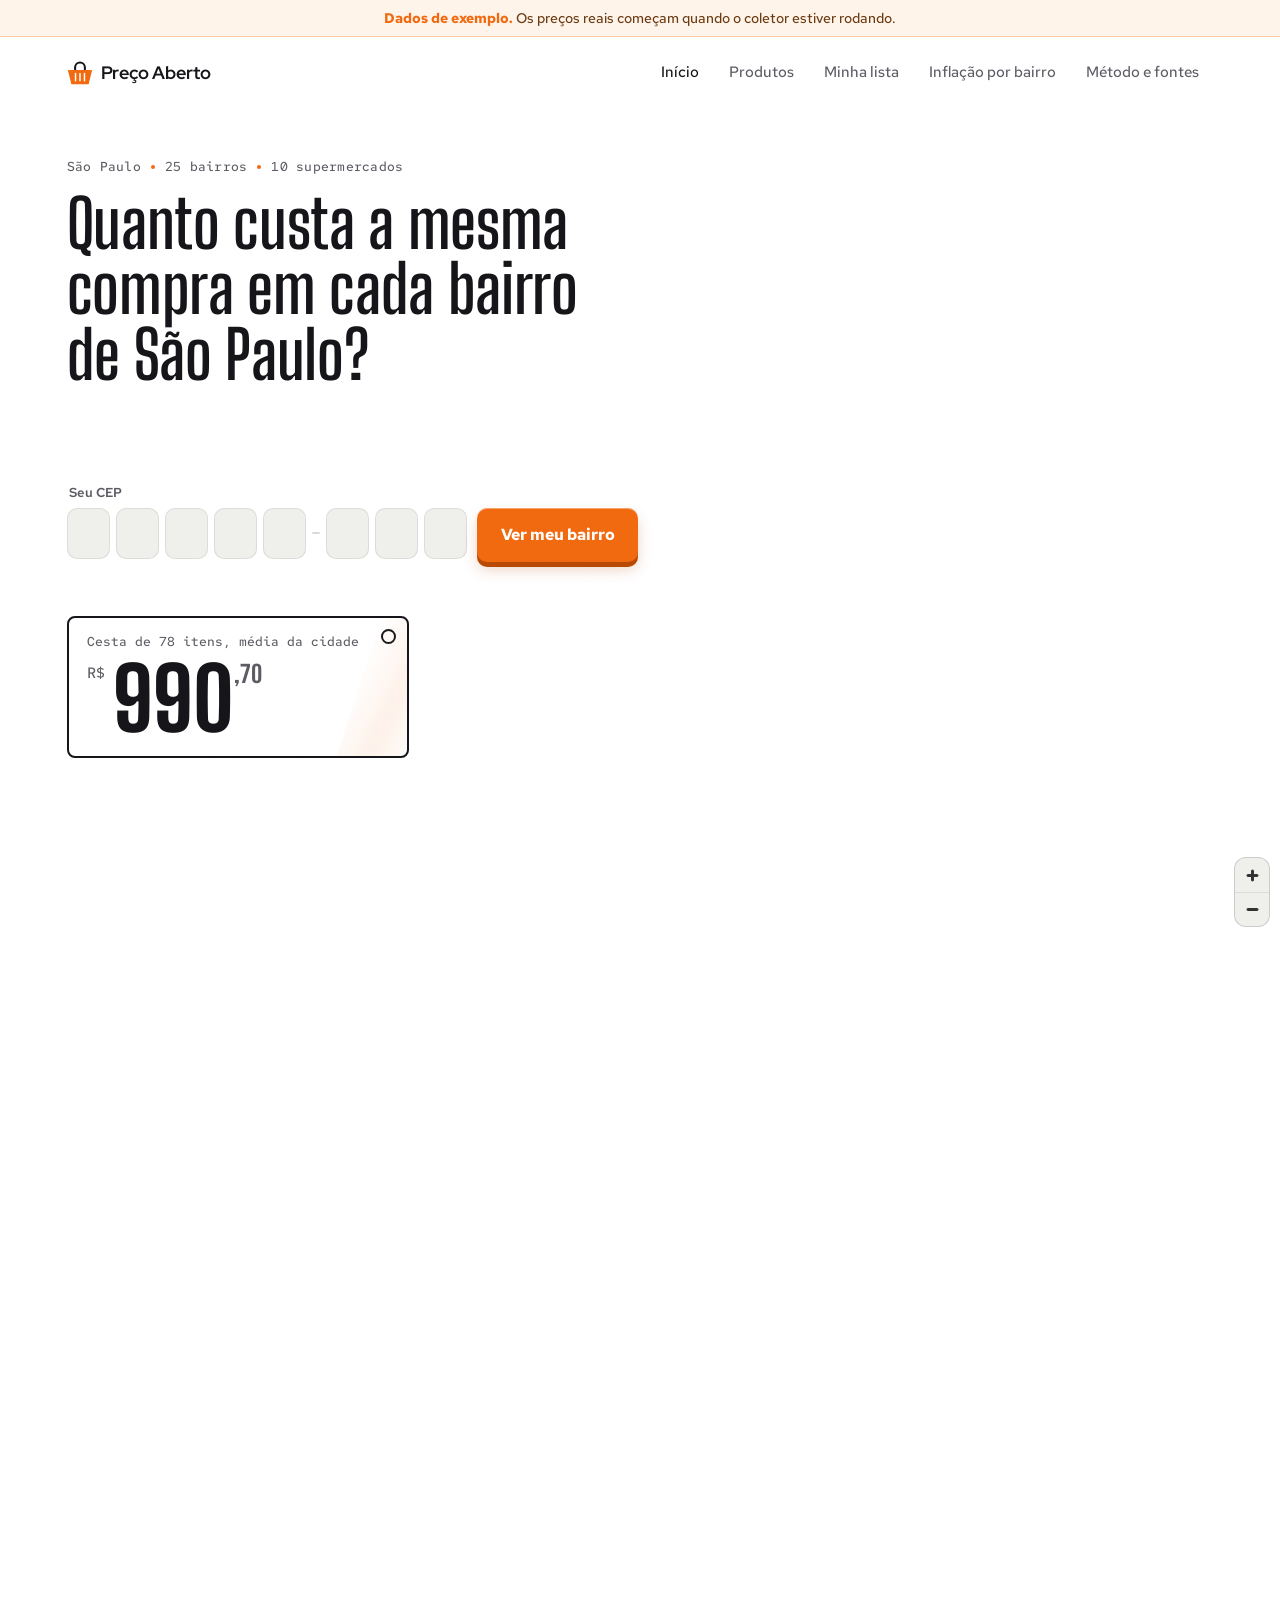
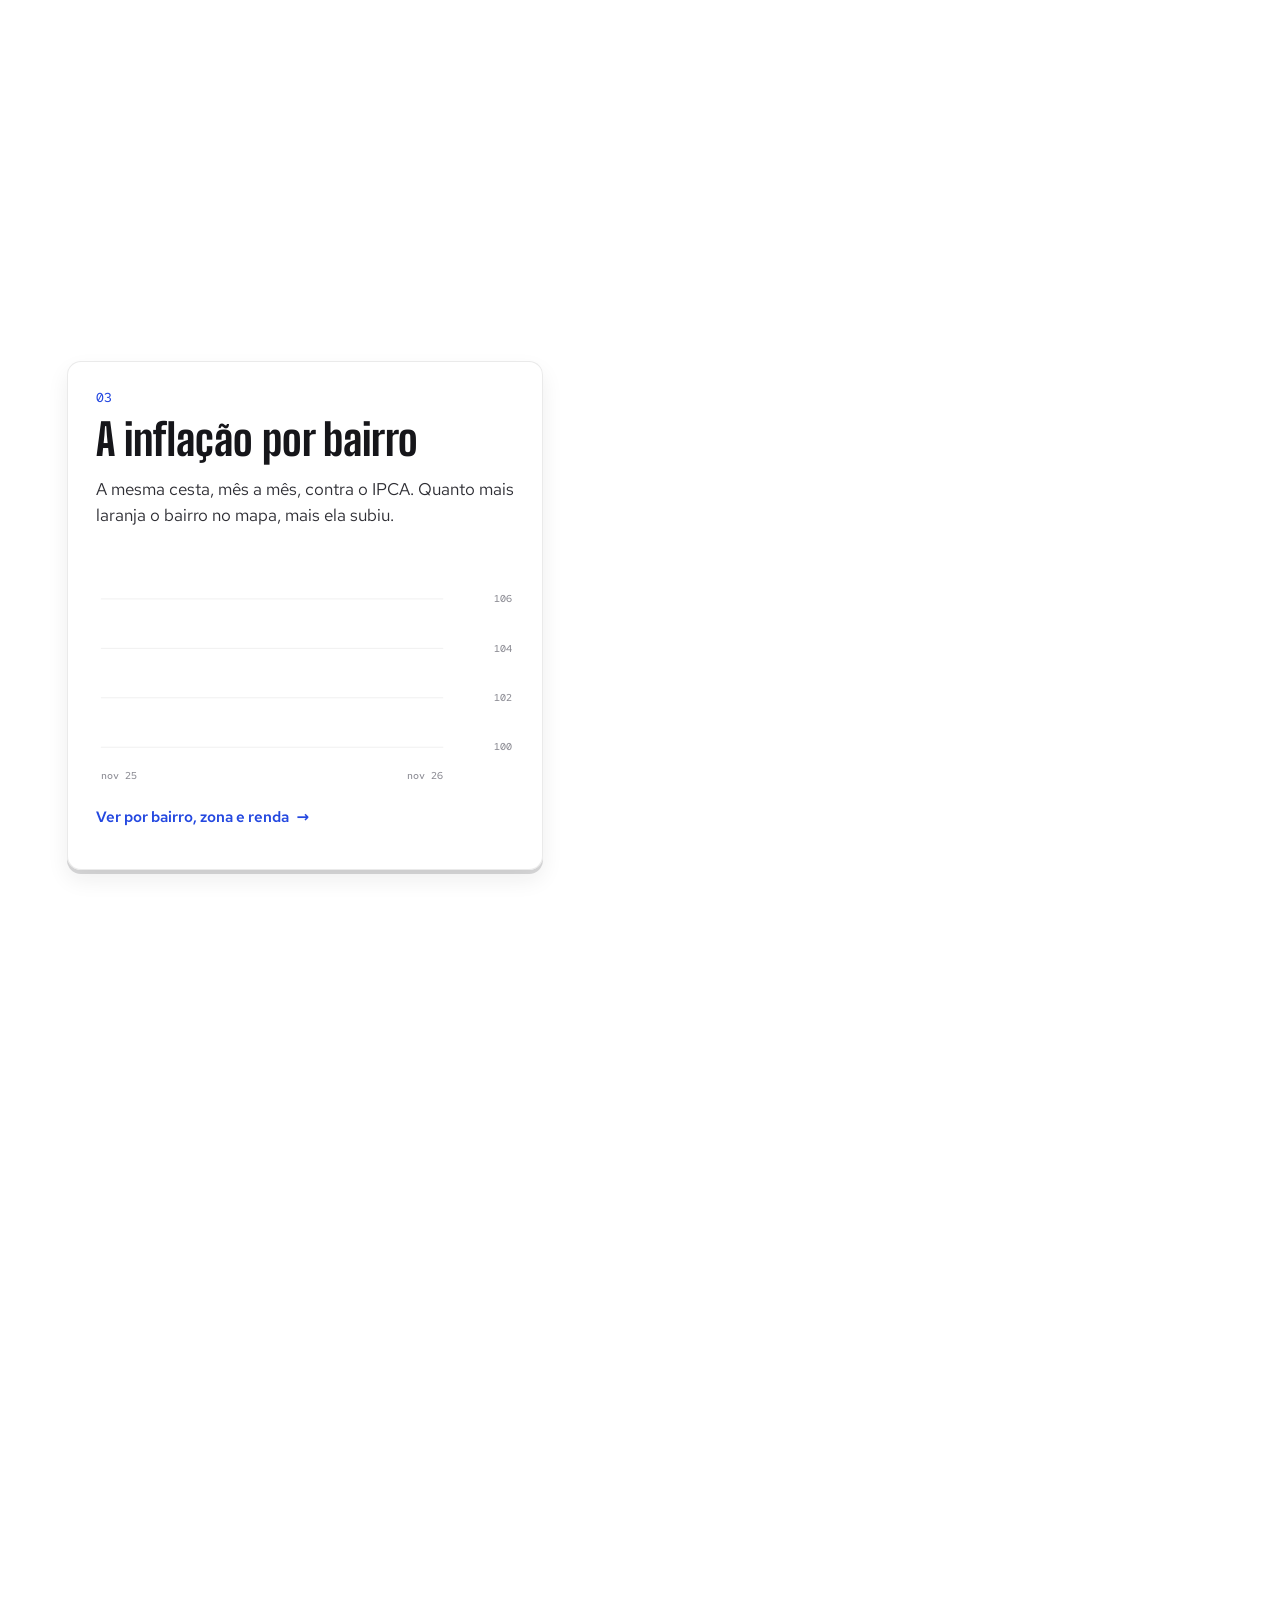
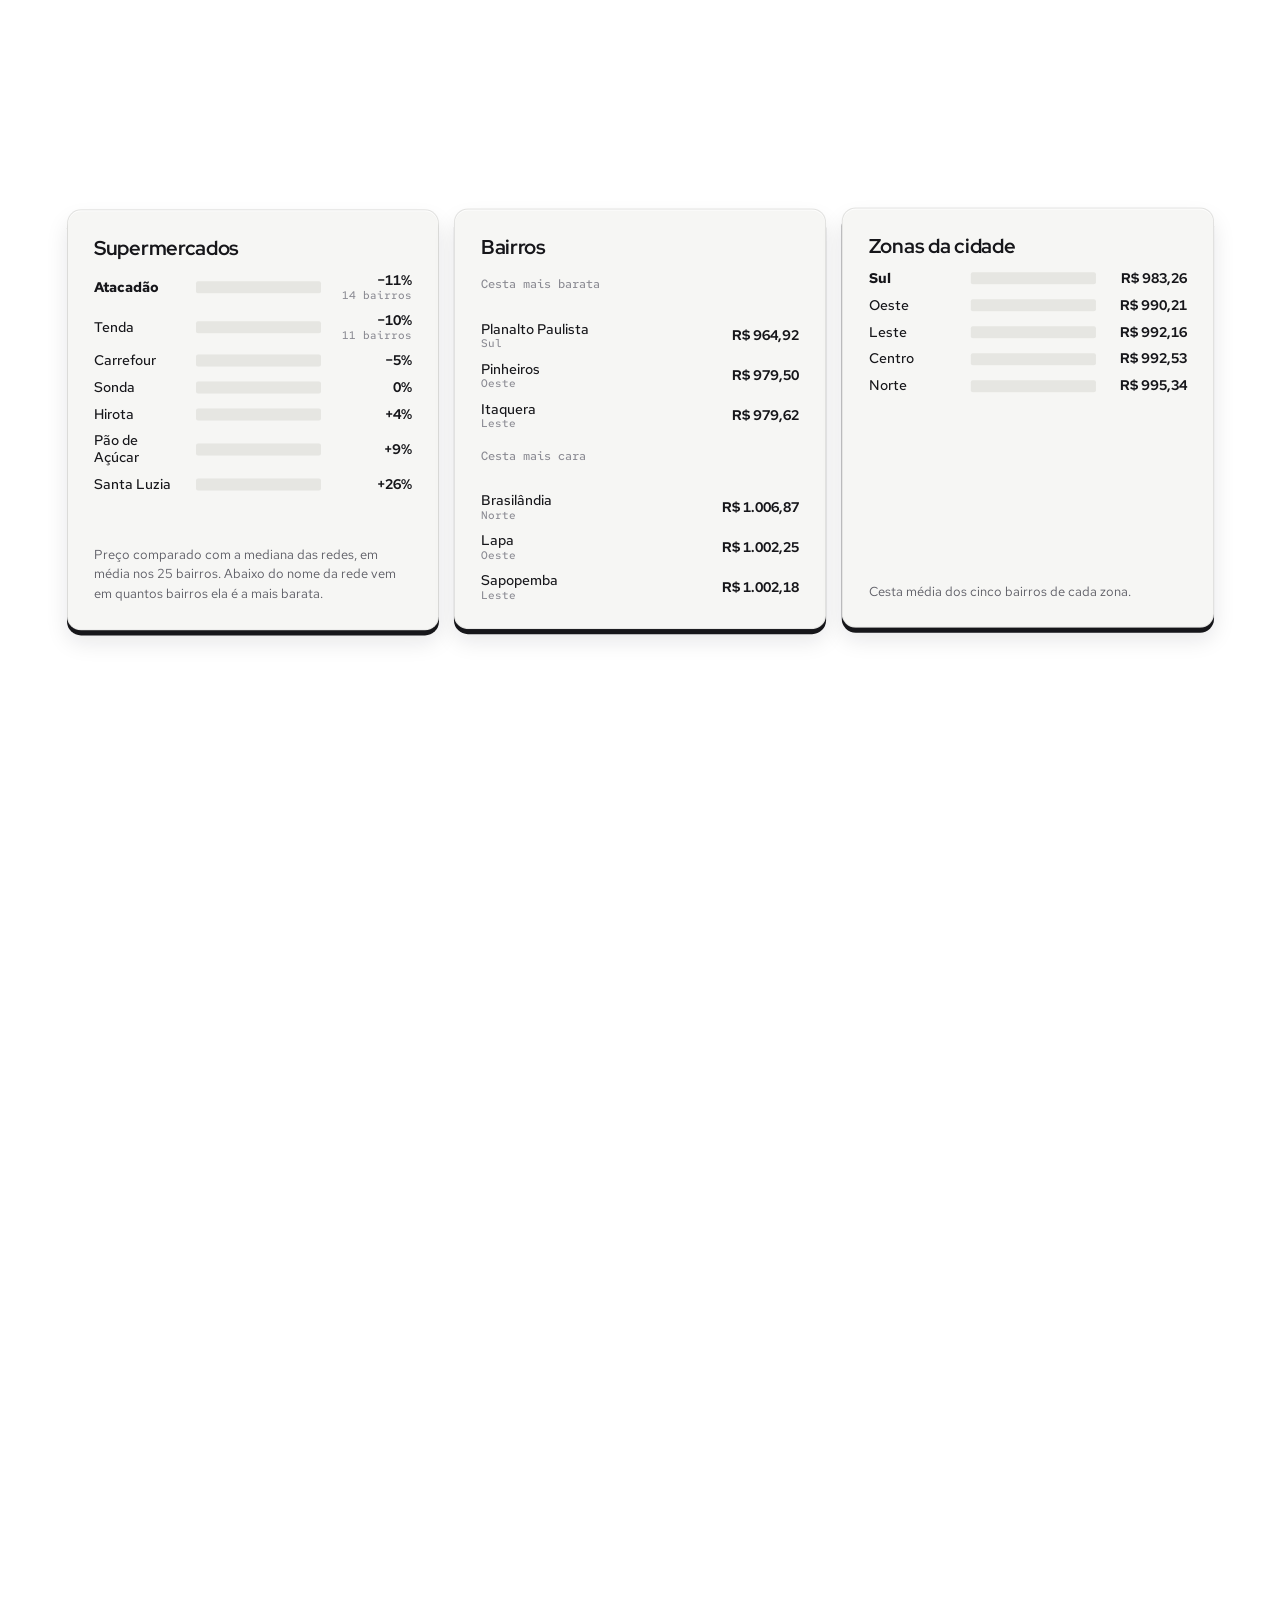
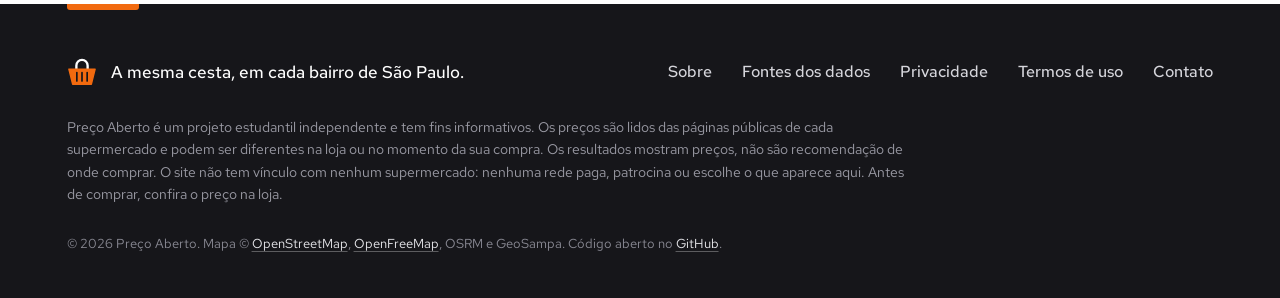
==== commit d713b442: "Minha lista: cartão do mercado mais barato sem vãos e rótulo em laranja Co-Authored-By: Claude Opus " ====
--- a/index.html
+++ b/index.html
@@ -24,7 +24,7 @@
 <link rel="apple-touch-icon" href="assets/logo/apple-touch-icon.png">
 <link rel="stylesheet" href="assets/vendor/maplibre-gl.css">
 <link rel="stylesheet" href="assets/css/estilo.css?v=20261124w6">
-<link rel="stylesheet" href="assets/css/etiqueta.css?v=20261127l">
+<link rel="stylesheet" href="assets/css/etiqueta.css?v=20261127m">
 <link rel="stylesheet" href="assets/css/celular.css?v=20261126e" media="(max-width:860px)">
 <script>if(!matchMedia('(prefers-reduced-motion: reduce)').matches){document.documentElement.classList.add('anima');setTimeout(function(){document.documentElement.classList.add('mostra')},5000)}</script>
 </head>
--- a/assets/css/etiqueta.css
+++ b/assets/css/etiqueta.css
@@ -950,10 +950,14 @@
 
 /* Minha lista, cartão do mercado mais barato: o preço é o destaque; nome do mercado menor; R$ e centavos na mesma cor do número;
    espaços regulares entre rótulo, nome, preço e aviso; a coluna fica no meio da altura do cartão */
-.vencedor > div:first-child{align-self:center}
-.vencedor h2{font-size:clamp(28px,2.6vw,38px);line-height:1;margin:8px 0 16px}
+/* a coluna ocupa a altura toda do cartão: rótulo, nome e preço em cima, alinhados ao topo do quadro da direita; o aviso embaixo,
+   alinhado ao pé dele. Assim não sobra vão em cima nem embaixo. O rótulo é laranja escuro (o azul brigava com o fundo laranja). */
+.vencedor > div:first-child{align-self:stretch;display:flex;flex-direction:column;padding:4px 0}
+.vencedor .passo{color:#B44E08;margin-bottom:0}
+.vencedor h2{font-size:clamp(28px,2.6vw,38px);line-height:1;margin:10px 0 14px}
 .vencedor .preco.grande{color:var(--texto)}
 .vencedor .preco.grande small{font:600 18px/1 var(--corpo);color:var(--texto);margin:10px 6px 0 0}
 .vencedor .preco.grande b{font-size:clamp(64px,6vw,92px);line-height:.9}
 .vencedor .preco.grande sup{font-size:clamp(26px,2.4vw,34px);color:var(--texto);margin:6px 0 0 2px}
-.vencedor .aviso-preco{margin-top:18px;max-width:30em}
+.vencedor .aviso-preco{margin-top:auto;padding-top:18px;max-width:30em}
+@media (max-width:860px){.vencedor > div:first-child{padding:0}.vencedor .aviso-preco{margin-top:0}}
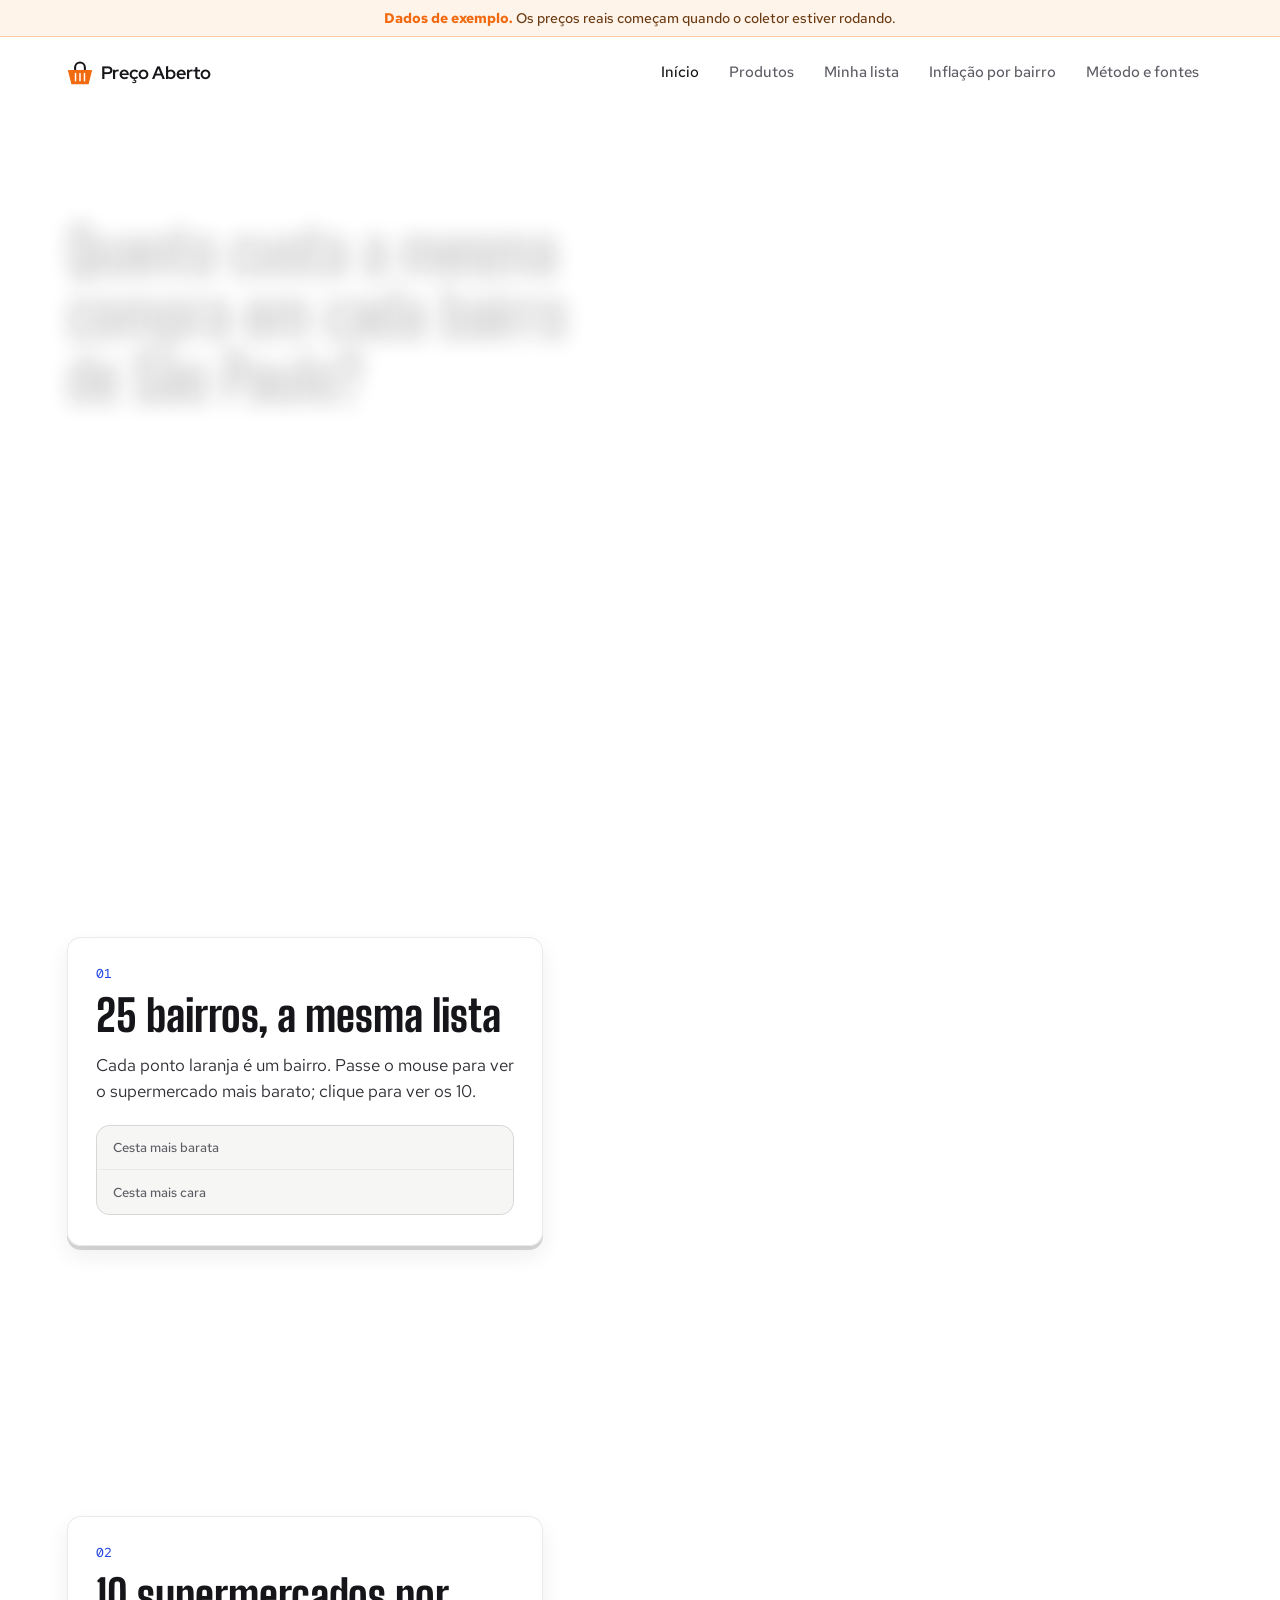
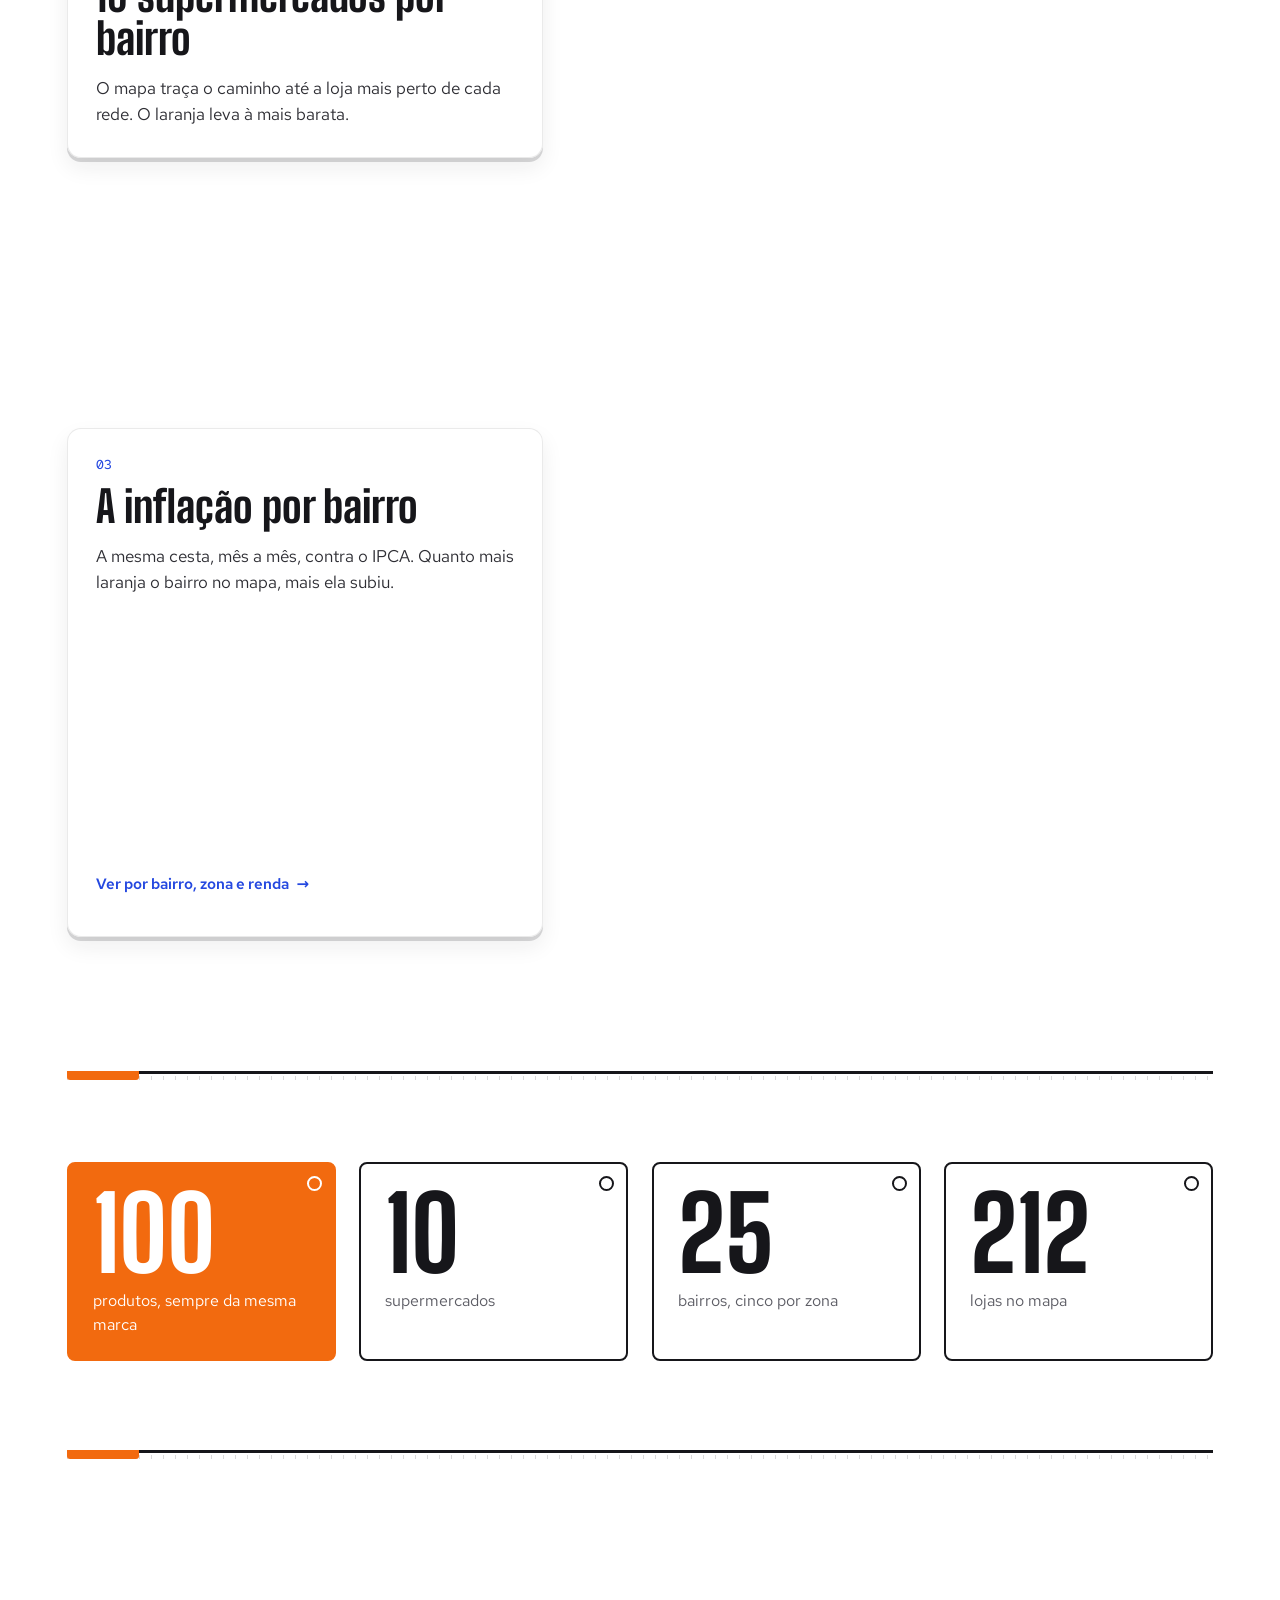
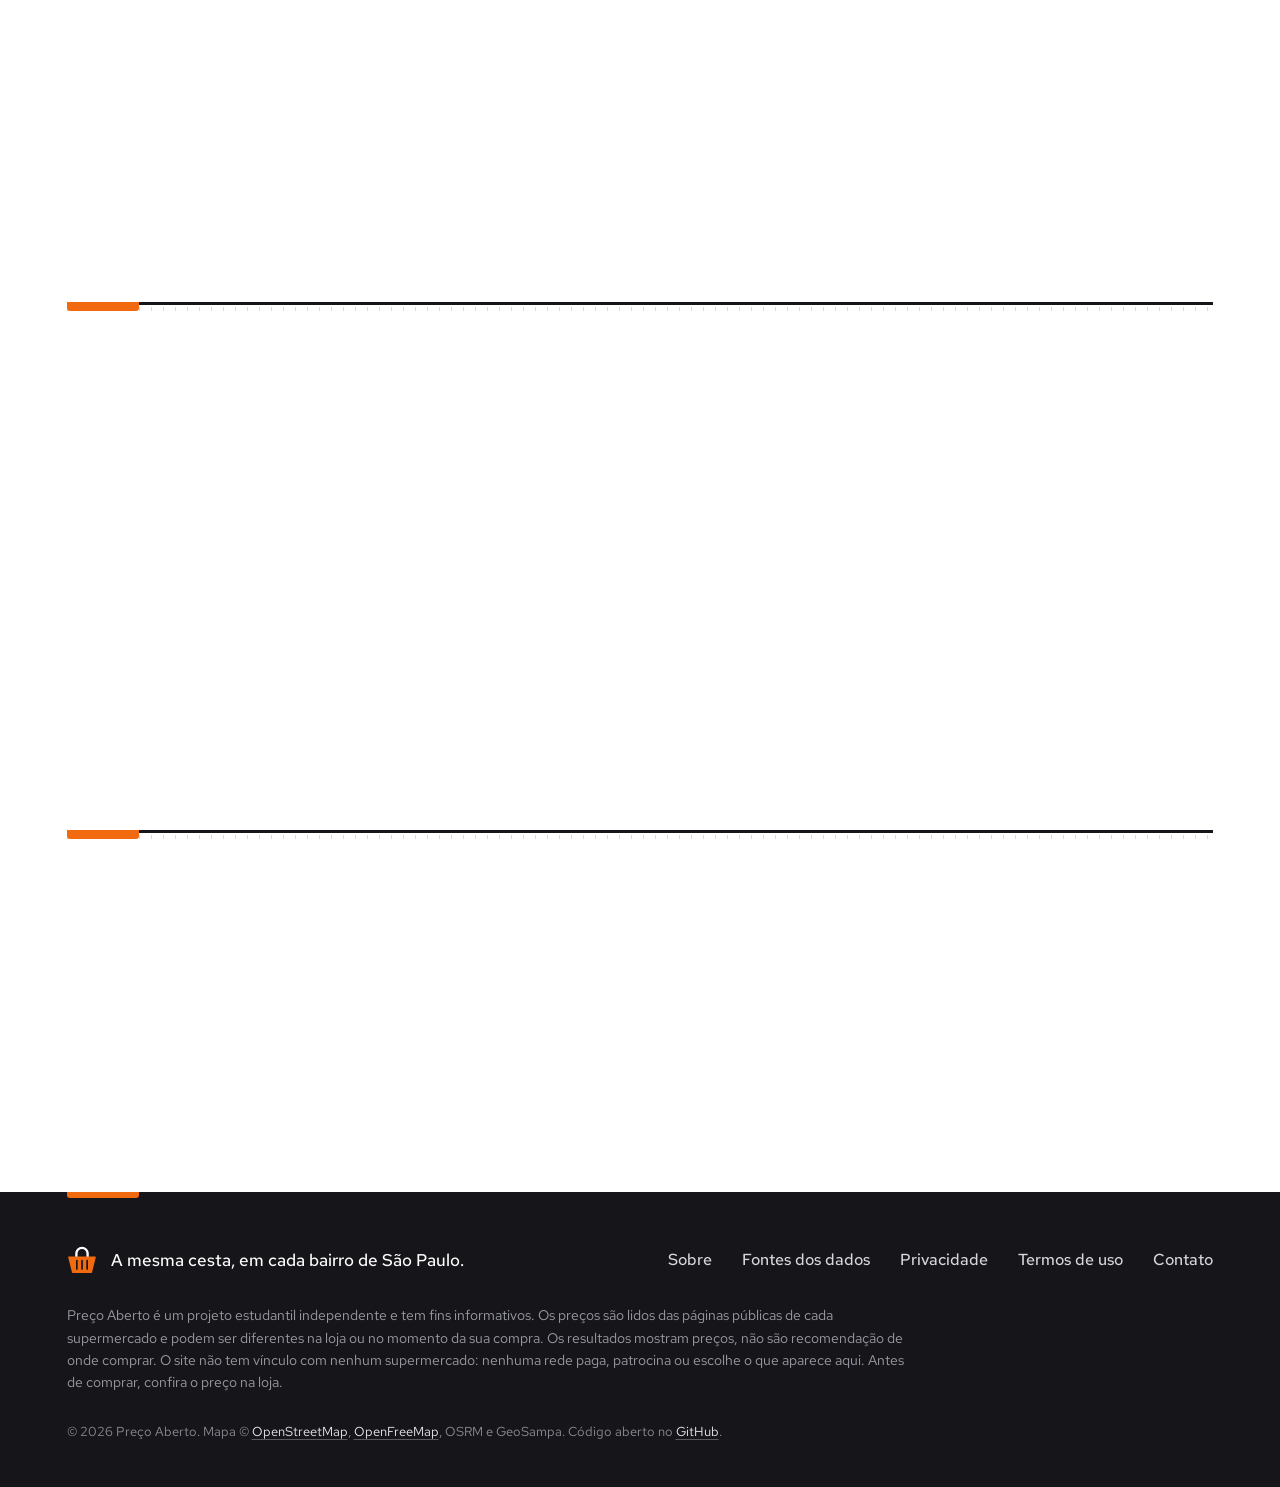
==== commit e0642b67: "Avisos com barra laranja e a palavra 'Aviso' Co-Authored-By: Claude Opus 5.5 <noreply@anthropic.com>" ====
--- a/index.html
+++ b/index.html
@@ -24,7 +24,7 @@
 <link rel="apple-touch-icon" href="assets/logo/apple-touch-icon.png">
 <link rel="stylesheet" href="assets/vendor/maplibre-gl.css">
 <link rel="stylesheet" href="assets/css/estilo.css?v=20261124w6">
-<link rel="stylesheet" href="assets/css/etiqueta.css?v=20261127m">
+<link rel="stylesheet" href="assets/css/etiqueta.css?v=20261127n">
 <link rel="stylesheet" href="assets/css/celular.css?v=20261126e" media="(max-width:860px)">
 <script>if(!matchMedia('(prefers-reduced-motion: reduce)').matches){document.documentElement.classList.add('anima');setTimeout(function(){document.documentElement.classList.add('mostra')},5000)}</script>
 </head>
--- a/assets/css/etiqueta.css
+++ b/assets/css/etiqueta.css
@@ -944,8 +944,9 @@
 @keyframes item-trocado{0%{background:rgba(242,106,15,.12)}100%{background:rgba(242,106,15,0)}}
 @media (prefers-reduced-motion:reduce){.cupom-itens li.trocado > div{animation:none}}
 
-/* aviso curto de preço (uma linha pequena e cinza) */
-.aviso-preco{margin:10px 0 0;font:400 13px/1.45 var(--corpo);color:var(--texto-3)}
+/* avisos (escolha do Theo em 27/11/2026): barra laranja do lado e a palavra "Aviso" em cima do texto */
+.aviso-preco{margin:14px 0 0;border-left:3px solid var(--laranja);padding:2px 0 2px 12px;font:400 13.5px/1.45 var(--corpo);color:var(--texto-2);max-width:40em}
+.aviso-preco::before{content:"Aviso";display:block;font:600 11px/1.3 var(--mono);letter-spacing:.06em;color:#B44E08;margin-bottom:3px}
 .pg-topo .aviso-preco{margin-top:12px}
 
 /* Minha lista, cartão do mercado mais barato: o preço é o destaque; nome do mercado menor; R$ e centavos na mesma cor do número;
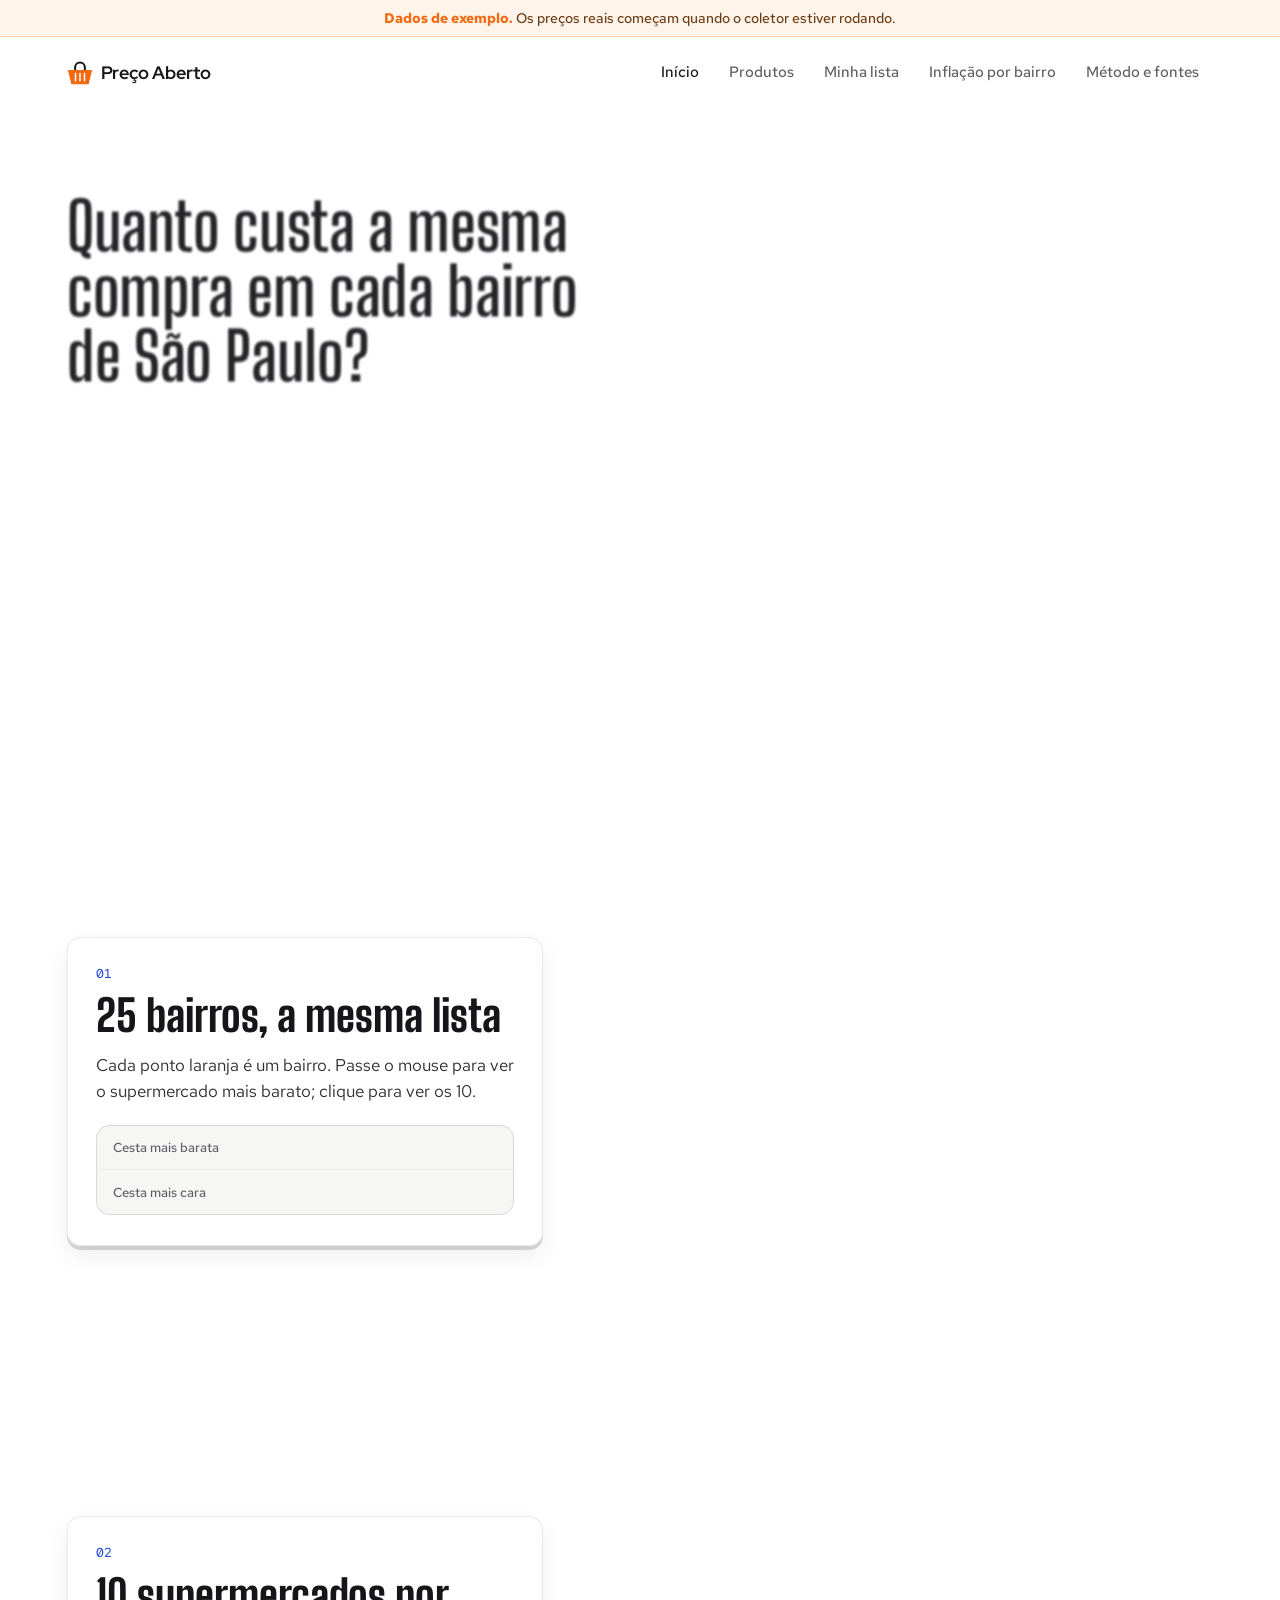
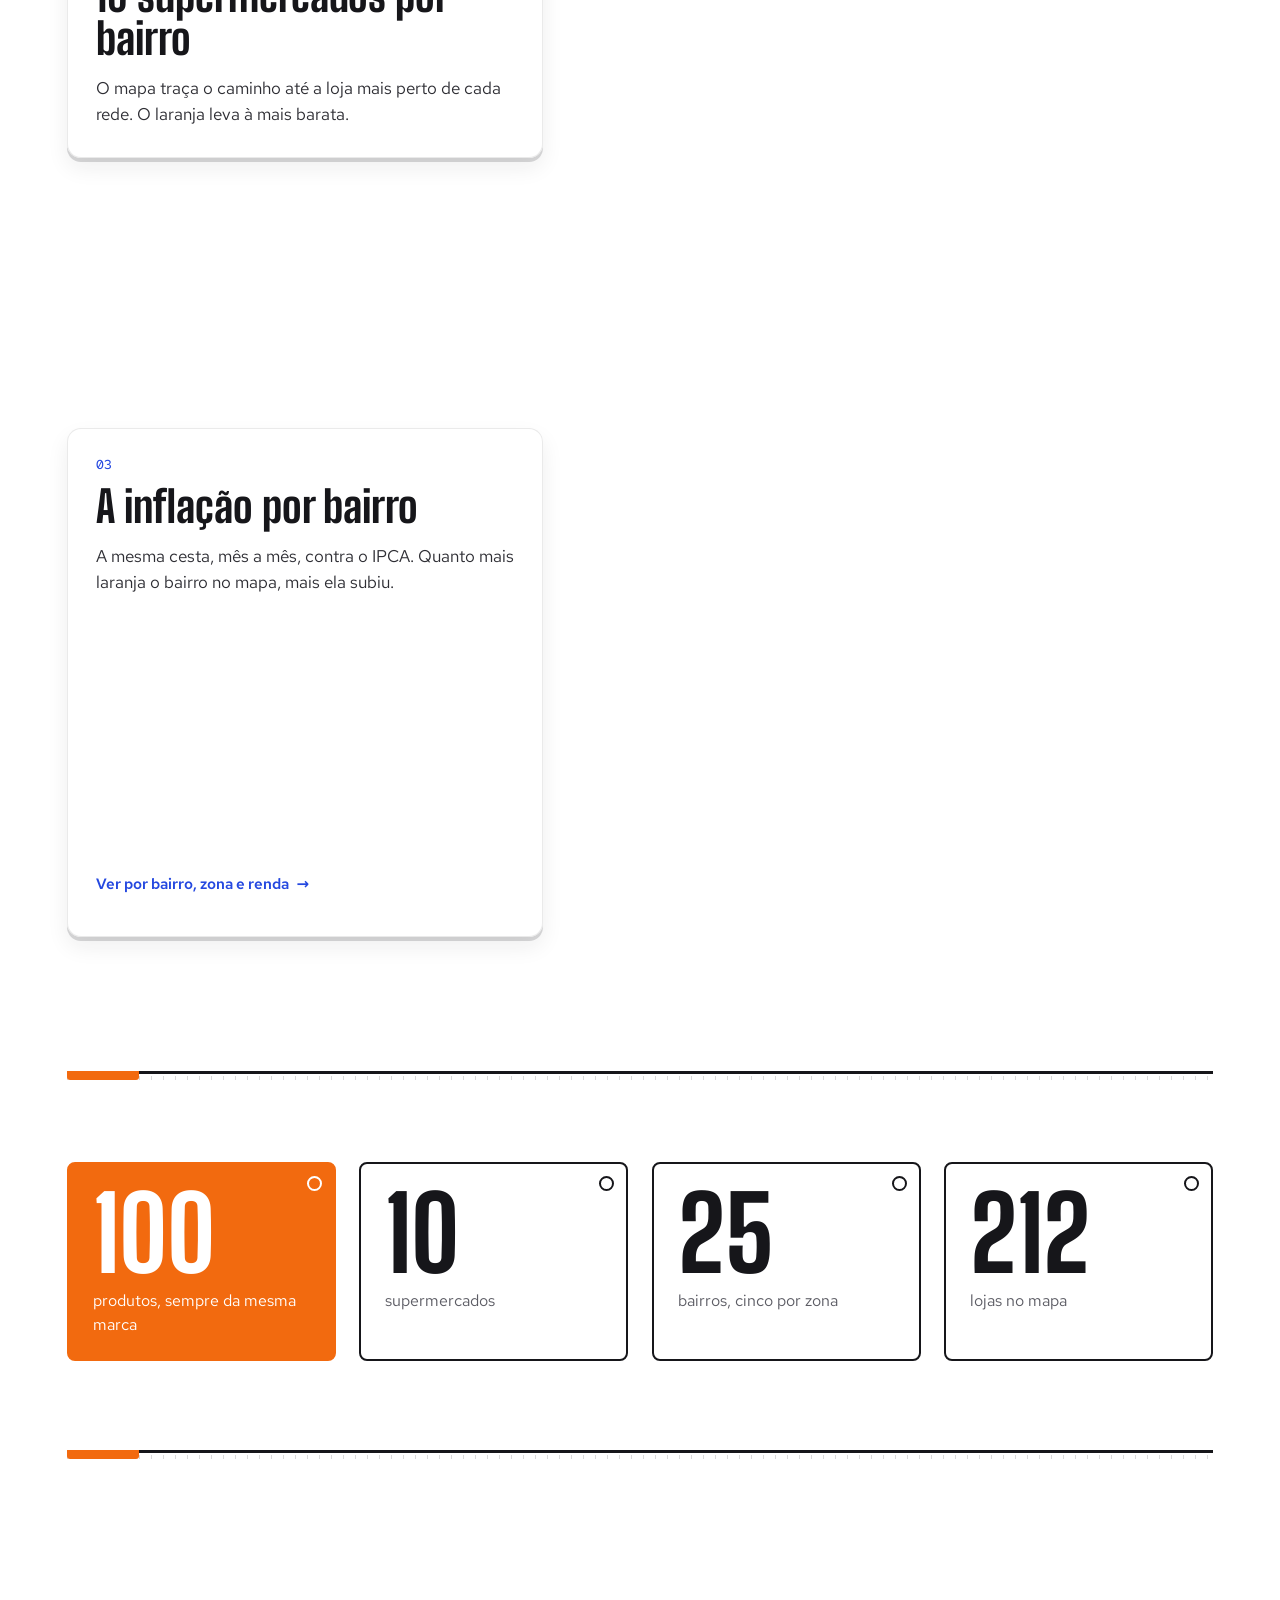
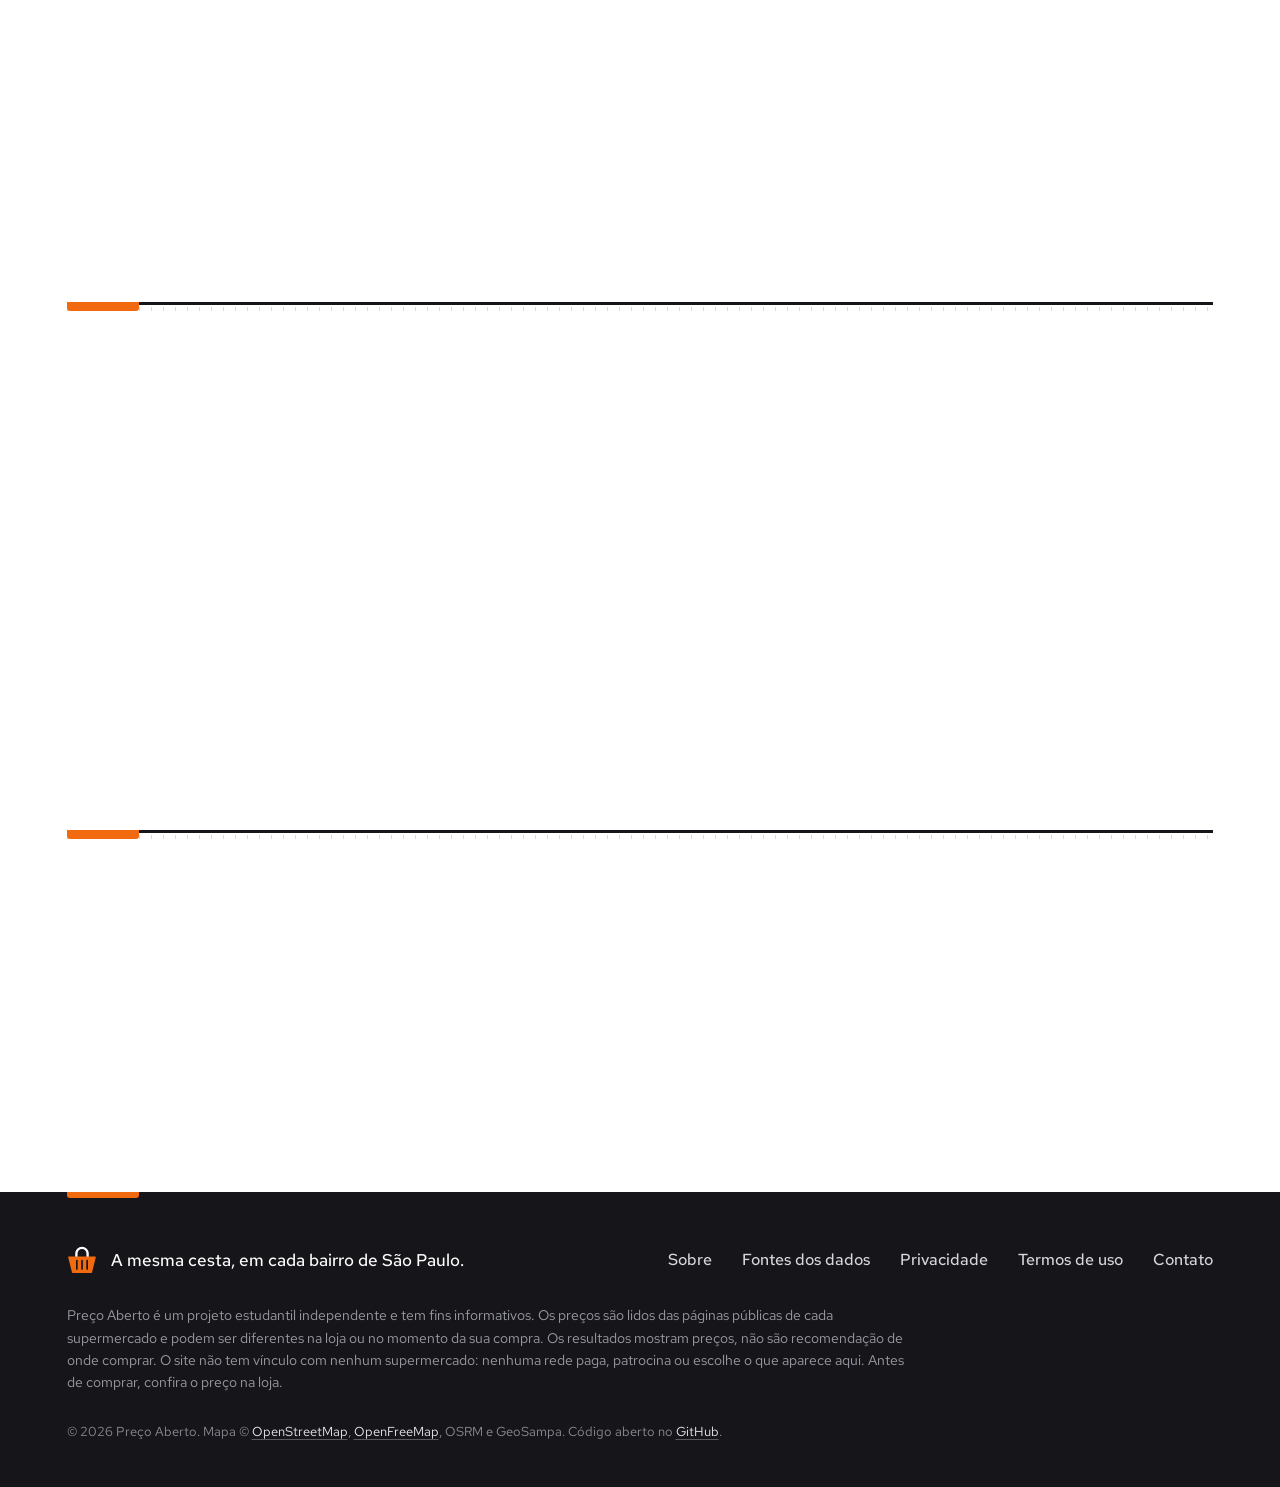
==== commit 2cf343a0: "Aviso: sem o espaço em cima da palavra Aviso Co-Authored-By: Claude Opus 5.5 <noreply@anthropic.com>" ====
--- a/index.html
+++ b/index.html
@@ -24,7 +24,7 @@
 <link rel="apple-touch-icon" href="assets/logo/apple-touch-icon.png">
 <link rel="stylesheet" href="assets/vendor/maplibre-gl.css">
 <link rel="stylesheet" href="assets/css/estilo.css?v=20261124w6">
-<link rel="stylesheet" href="assets/css/etiqueta.css?v=20261127n">
+<link rel="stylesheet" href="assets/css/etiqueta.css?v=20261127o">
 <link rel="stylesheet" href="assets/css/celular.css?v=20261126e" media="(max-width:860px)">
 <script>if(!matchMedia('(prefers-reduced-motion: reduce)').matches){document.documentElement.classList.add('anima');setTimeout(function(){document.documentElement.classList.add('mostra')},5000)}</script>
 </head>
--- a/assets/css/etiqueta.css
+++ b/assets/css/etiqueta.css
@@ -960,5 +960,6 @@
 .vencedor .preco.grande small{font:600 18px/1 var(--corpo);color:var(--texto);margin:10px 6px 0 0}
 .vencedor .preco.grande b{font-size:clamp(64px,6vw,92px);line-height:.9}
 .vencedor .preco.grande sup{font-size:clamp(26px,2.4vw,34px);color:var(--texto);margin:6px 0 0 2px}
-.vencedor .aviso-preco{margin-top:auto;padding-top:18px;max-width:30em}
+.vencedor .preco.grande{margin-bottom:18px}   /* o respiro entre o preço e o aviso fica fora da barra laranja */
+.vencedor .aviso-preco{margin-top:auto;max-width:30em}
 @media (max-width:860px){.vencedor > div:first-child{padding:0}.vencedor .aviso-preco{margin-top:0}}
